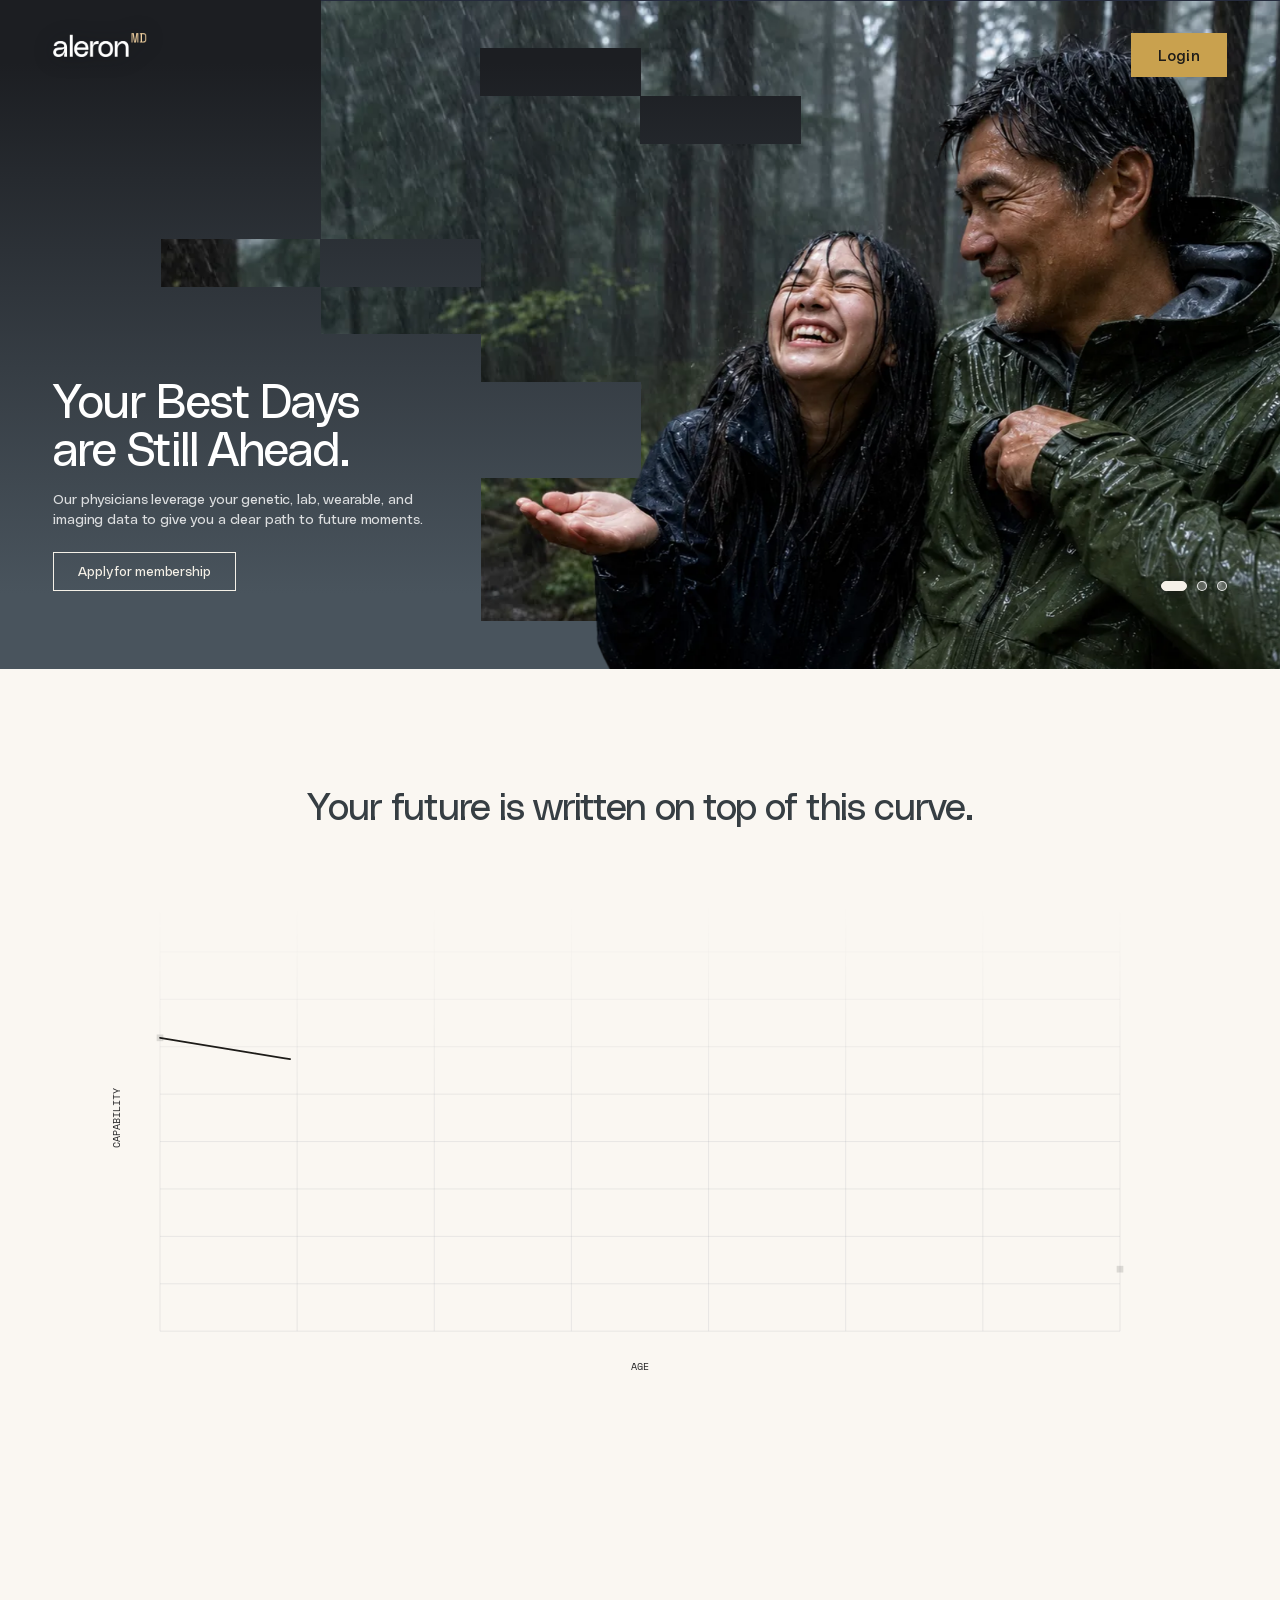
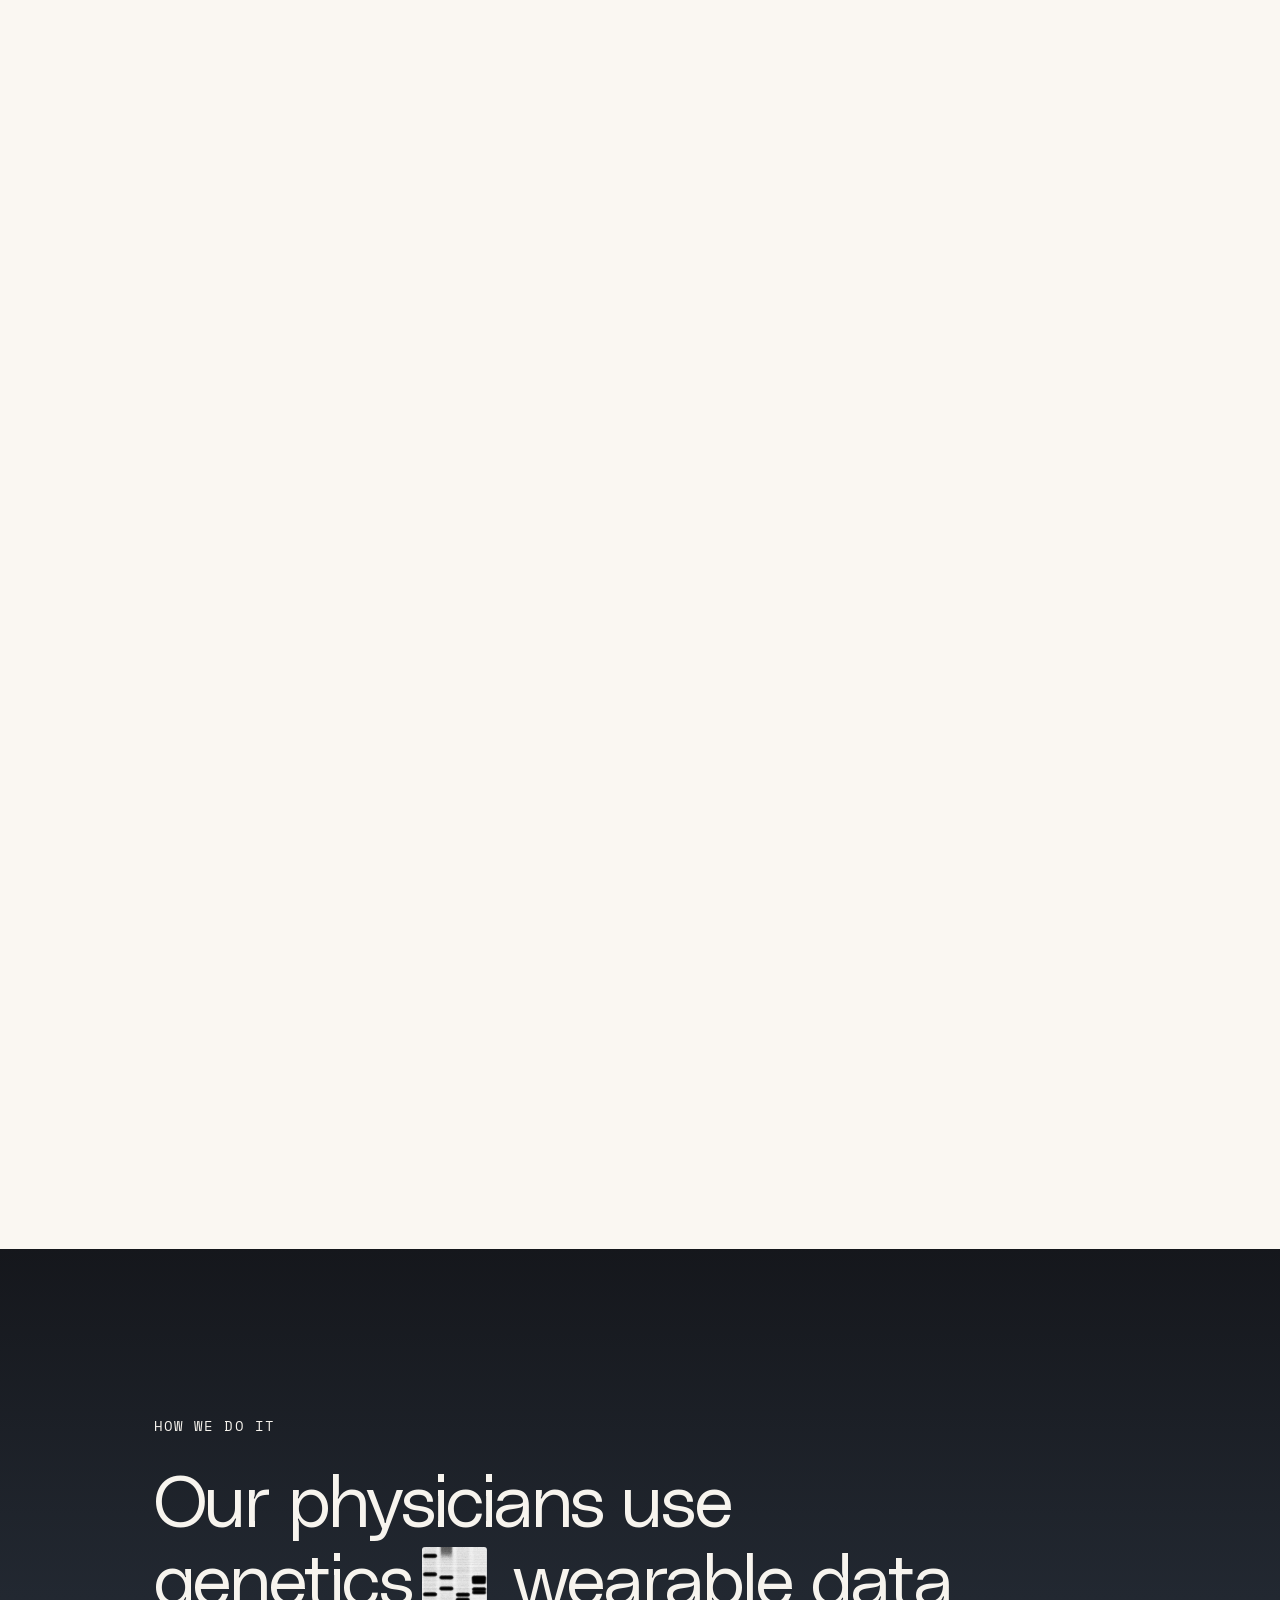
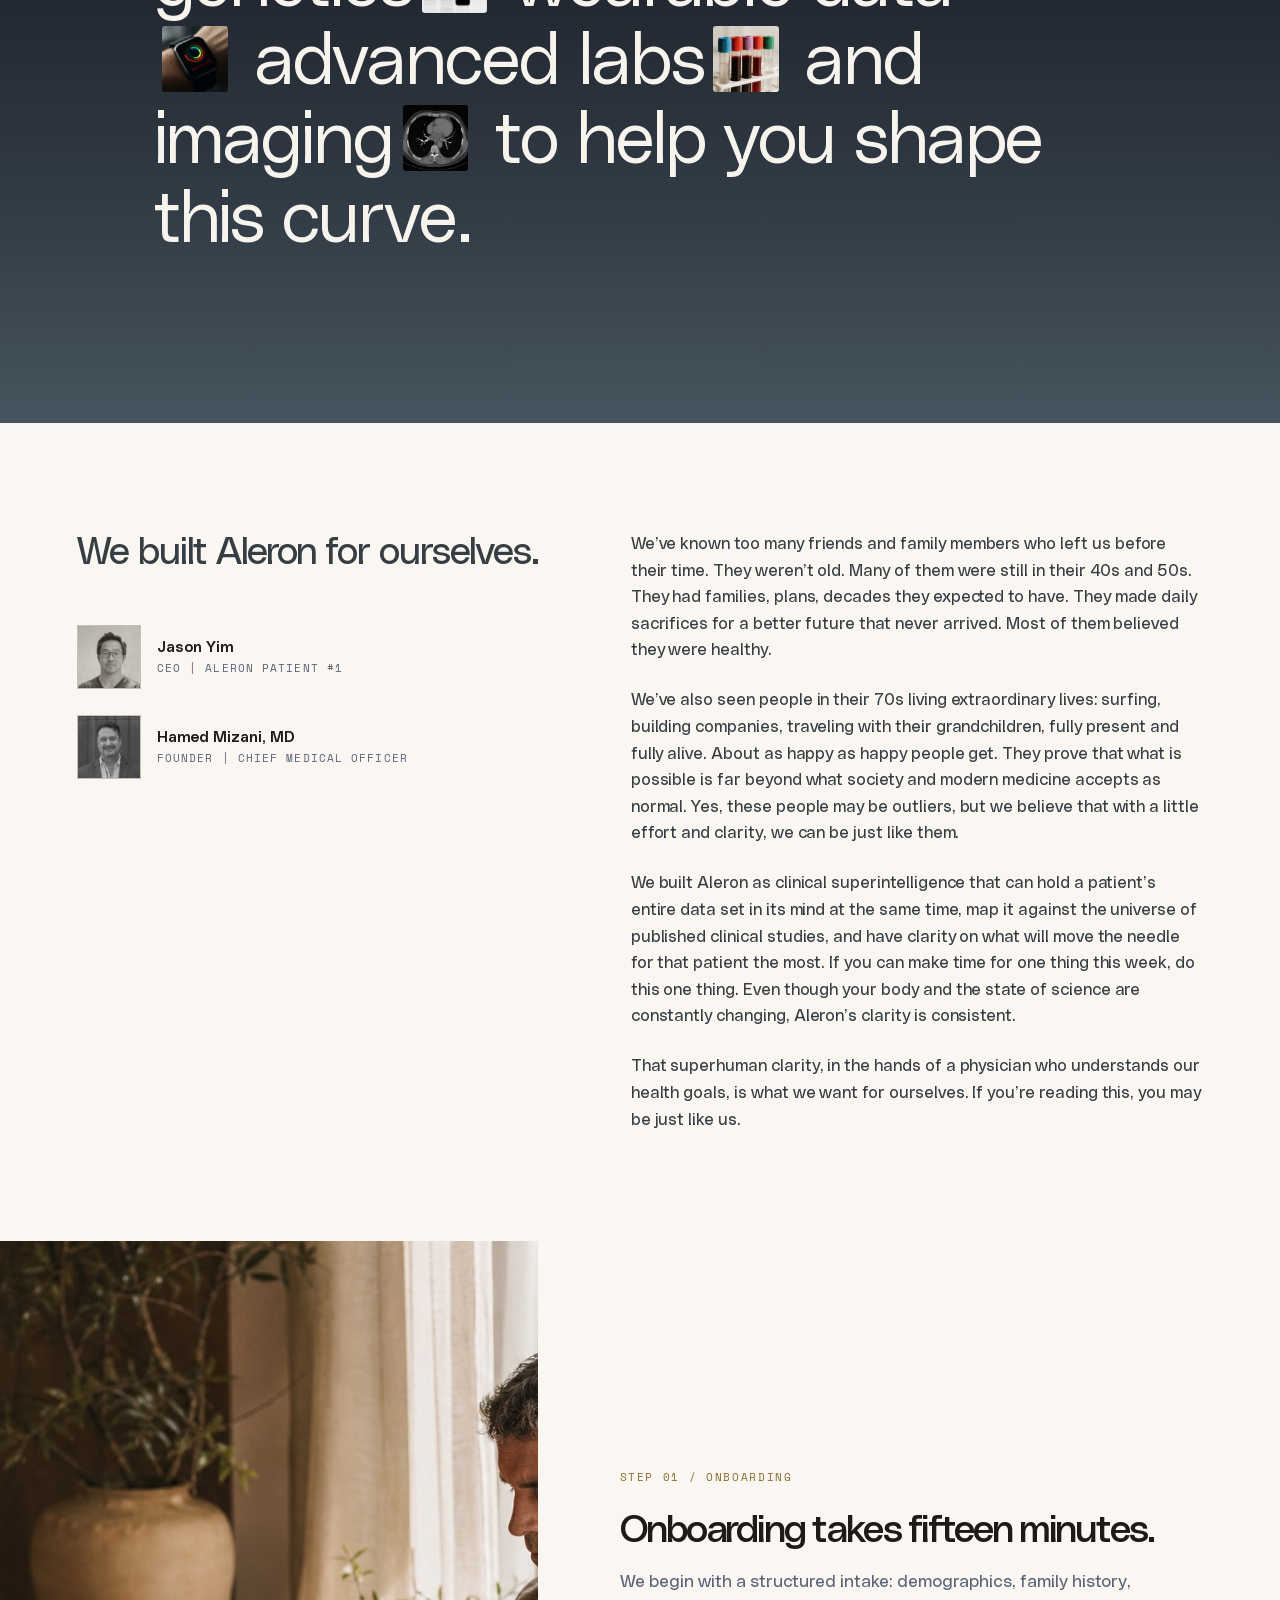
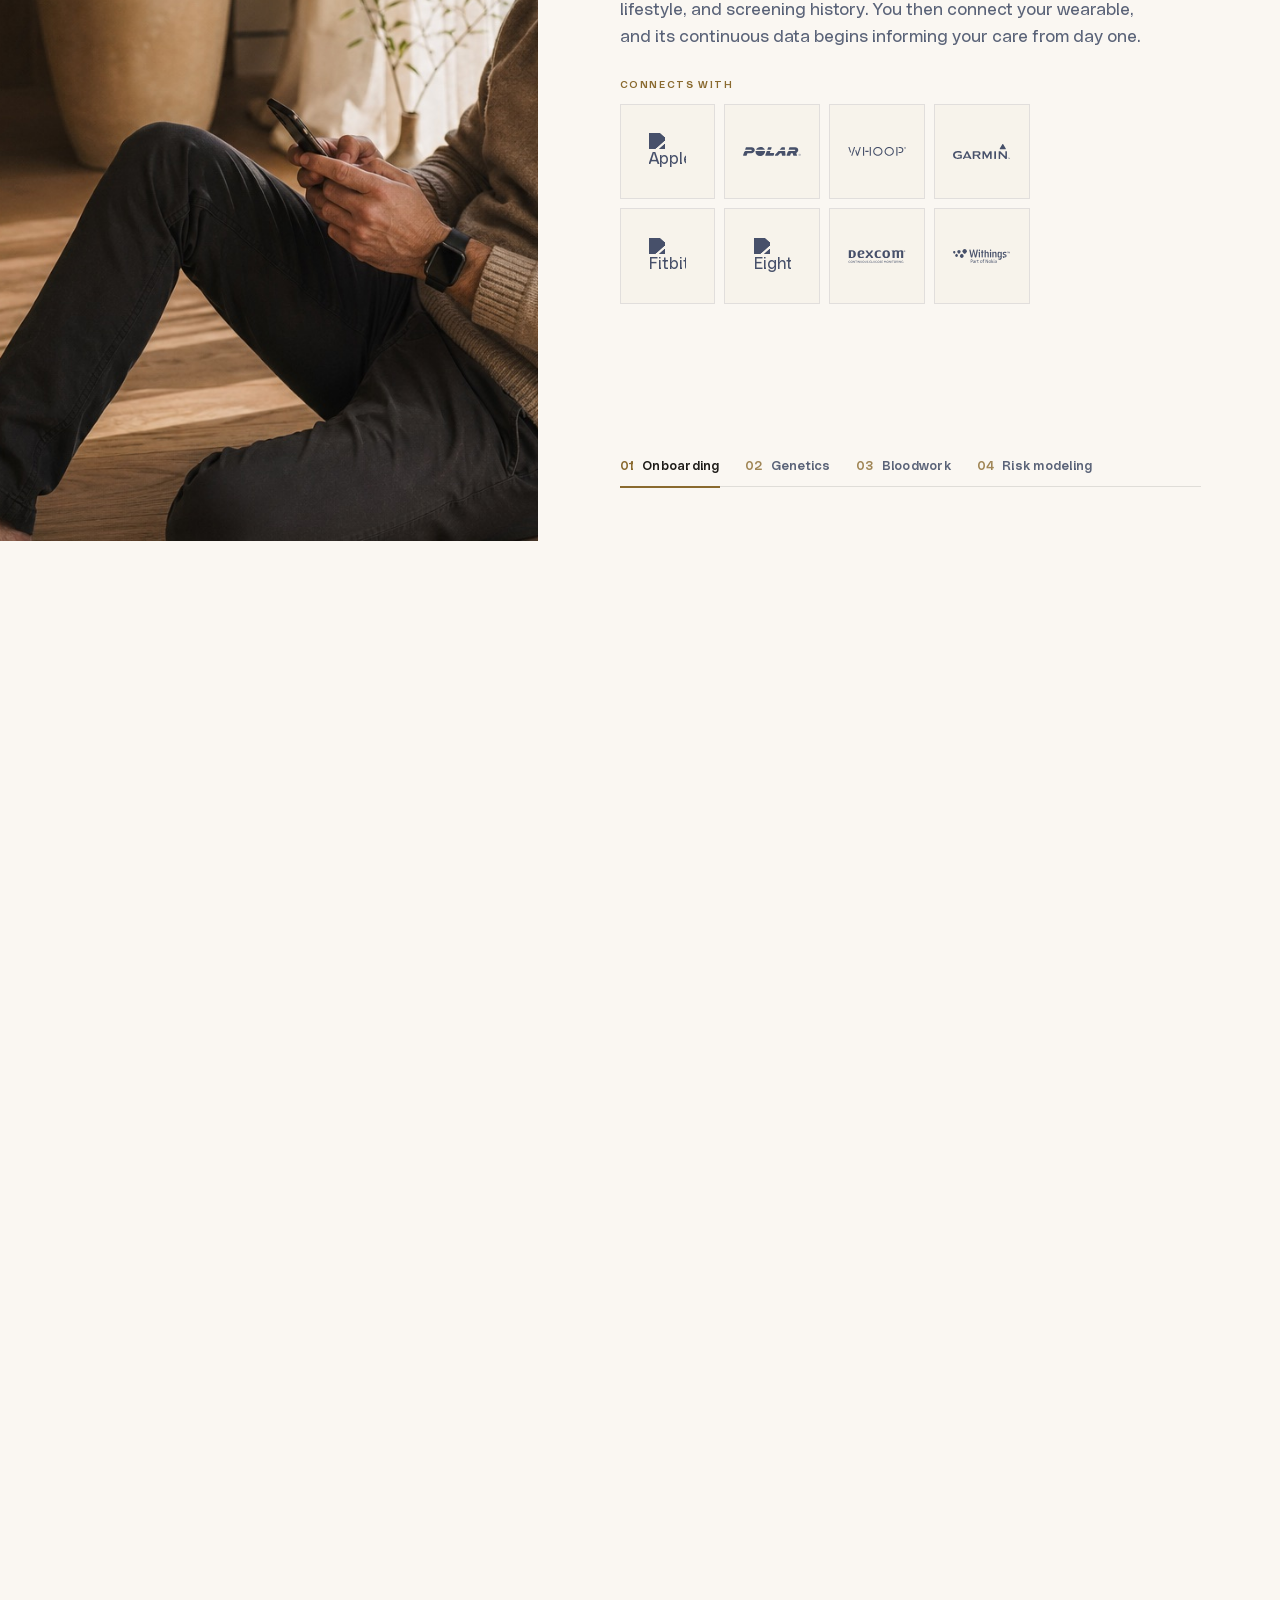
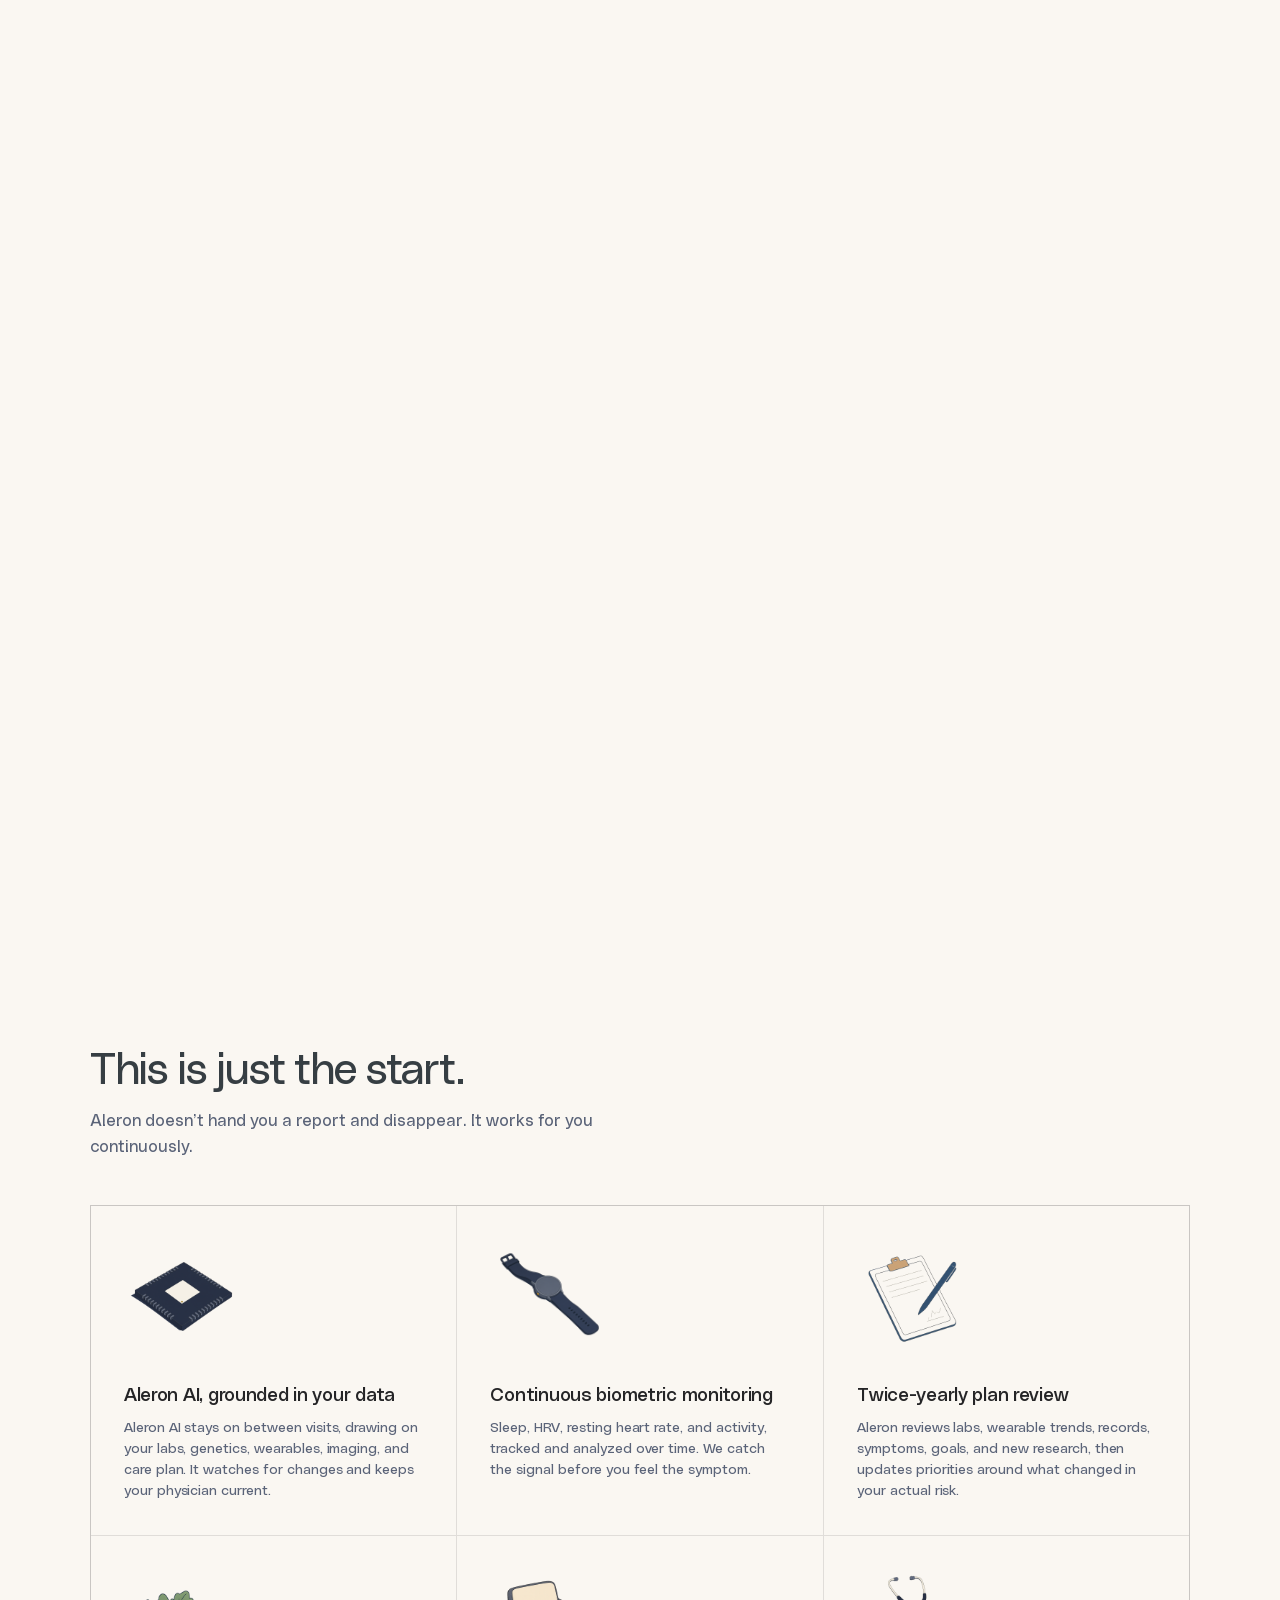
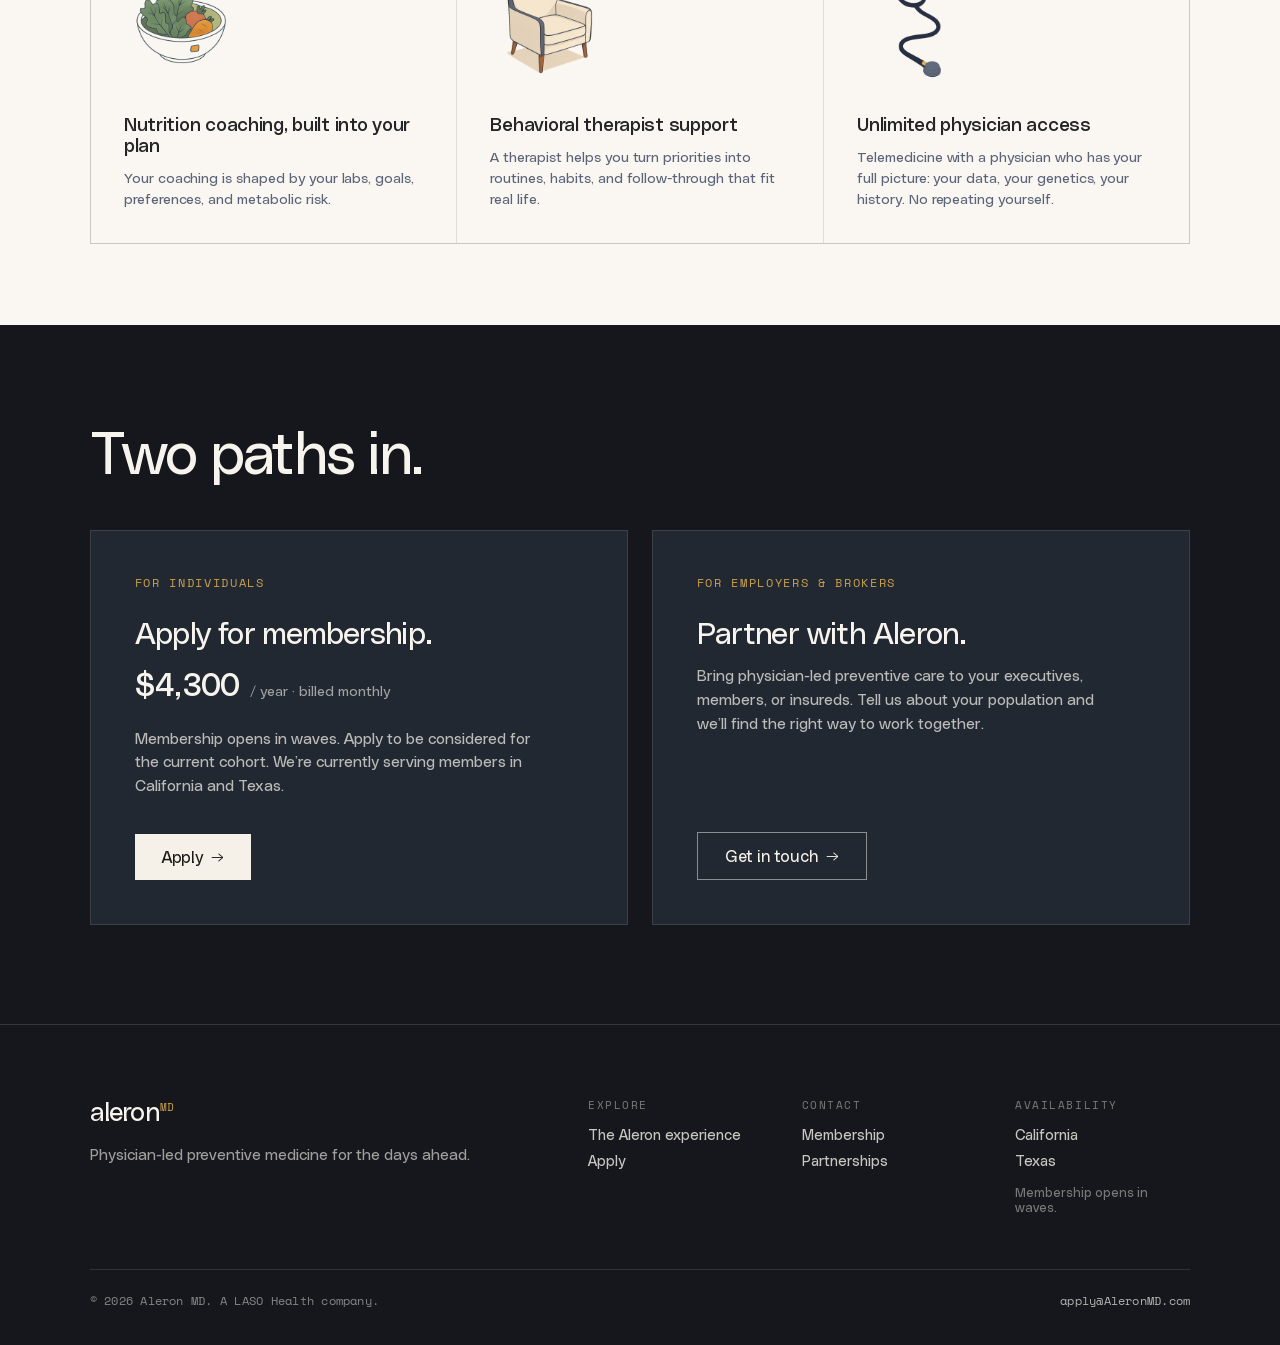
==== index.html @ a7aa6f43 "Fix head metadata for production homepage - Correct stale <title> ("Pitch Deck" -> landing-page titl" ====
<!DOCTYPE html>
<html lang="en">
<head>
<meta charset="UTF-8">
<meta name="viewport" content="width=device-width, initial-scale=1.0">
<title>Aleron MD | Physician-led preventive medicine for the days ahead</title>
<meta name="description" content="Aleron MD is a physician-led preventive medicine practice that reads your genetics, labs, wearables, and imaging together to add healthy, capable years to your life.">
<meta name="theme-color" content="#1D1B18">
<meta property="og:type" content="website">
<meta property="og:site_name" content="Aleron MD">
<meta property="og:title" content="Aleron MD | Physician-led preventive medicine for the days ahead">
<meta property="og:description" content="Your genetics, labs, wearables, and imaging, read together by physicians to add healthy, capable years.">
<meta name="twitter:title" content="Aleron MD | Physician-led preventive medicine for the days ahead">
<meta name="twitter:description" content="Your genetics, labs, wearables, and imaging, read together by physicians to add healthy, capable years.">
<!-- TODO (deploy): once the production domain is set, add <link rel="canonical">, <meta property="og:image"> with an absolute URL, and <meta name="twitter:card" content="summary_large_image"> -->
<link rel="icon" type="image/svg+xml" href="assets/favicon.svg?v=aleron-a-fade-20260602">
<link rel="icon" type="image/png" sizes="32x32" href="assets/favicon-32.png?v=aleron-a-fade-20260602">
<link rel="icon" type="image/png" sizes="16x16" href="assets/favicon-16.png?v=aleron-a-fade-20260602">
<link rel="apple-touch-icon" sizes="180x180" href="assets/apple-touch-icon.png?v=aleron-a-fade-20260602">
<link rel="shortcut icon" href="assets/favicon.ico?v=aleron-a-fade-20260602">
<link href="https://fonts.googleapis.com/css2?family=Caveat:wght@500;600&family=Hanken+Grotesk:wght@300;400;500;600;700&family=Space+Mono:wght@400;700&display=swap" rel="stylesheet">
<style>
  /* PolySans — the brand voice (variable: Slim→Bulky). Matches Figma's "PolySans Neutral" at weight 400. */
  @font-face {
    font-family: 'PolySans';
    src: url('assets/fonts/PolySansVF.woff2') format('woff2');
    font-weight: 200 800;
    font-style: normal;
    font-display: swap;
  }
  :root {
    /* the system, per the brand guide: tokens first, faces undecided upgrade via --voice */
    --voice: 'PolySans', 'Hanken Grotesk', -apple-system, sans-serif;
    --audit: 'Space Mono', ui-monospace, Menlo, monospace;
    --paper: #FAF7F2;
    --sys-ink: #1D1B18;
    --indigo: #252B3D;
    --plum: #3A3450;
    /* Dark grounds — brand canon (deck "graphic" section): the dawn fade was RETIRED and replaced
       by the GUNMETAL ramp — "graphite above, steel below, the airframe and the panel, not a sky."
       Graphite is the deep dark ground; the ramp is reserved for signature panels; gold is the only
       accent. No plum, no warm wash. */
    --gunmetal: linear-gradient(180deg, #15171C 0%, #222831 45%, #333E48 75%, #46555F 100%);
    --graphite: #15171C;
    --steel: #46555F;
    --gold: #C9A14E;
    --lit-gold: #EACB7F;
    --text-gold: #8A6A2F;
    --ember: #A4452C;
    --slate: #5A6378;
    --sys-cream: #F5F1E8;
    --fade: linear-gradient(180deg, #252B3D 0%, #3A3450 35%, #8A5A4A 65%, #C9A14E 88%, #EACB7F 100%);
    --page-bg: var(--paper);
    --hero-base: var(--indigo);
    --cream: var(--sys-cream);
    --ink: var(--sys-ink);
    --white: #ffffff;
    --rust: var(--text-gold);
    --navy: var(--indigo);
    --gold-line: rgba(201, 161, 78, 0.25);
    --ease-out-premium: cubic-bezier(.22, .72, .18, 1);
    --ease-soft: cubic-bezier(.16, .82, .18, 1);
    --teal: var(--rust);
    --mint: var(--cream);
    --accent: var(--rust);
    --bg: var(--page-bg);
    --bg-warm: var(--cream);
    --bg-cool: #F5F1E8;
    --text: var(--ink);
    --text-muted: #6F6A61;
    --card: rgba(255, 254, 251, 0.88);
    --card-solid: var(--page-bg);
    --border: rgba(36, 36, 38, 0.12);
    --border-strong: rgba(36, 36, 38, 0.18);
    --shadow-sm: 0 10px 30px rgba(16, 20, 32, 0.05);
    --shadow-lg: 0 28px 70px rgba(16, 20, 32, 0.07);
    --ce-atmo-blue: rgba(201, 161, 78, 0.10);
    --deck-light-bg: #FAF7F2;
    --radius: 0;
    --radius-sm: 0;
  }
  * { margin: 0; padding: 0; box-sizing: border-box; }
  body {
    font-family: var(--voice);
    background: var(--deck-light-bg);
    color: var(--text);
    -webkit-font-smoothing: antialiased;
    -moz-osx-font-smoothing: grayscale;
  }

  /* SLIDE LAYOUT */
  .slide {
    min-height: 100vh;
    display: flex;
    flex-direction: column;
    justify-content: center;
    align-items: center;
    padding: 60px 80px;
    overflow: hidden;
  }

  .slide-headline {
    font-family: var(--voice);
    font-size: 48px;
    font-weight: 500;
    color: var(--navy);
    text-align: center;
    letter-spacing: -0.045em;
    line-height: 1.08;
    margin-bottom: 48px;
    max-width: 900px;
  }
  .slide-headline span { color: var(--accent); }

  .charts-row {
    display: grid;
    grid-template-columns: 1fr;
    gap: 40px;
    width: 100%;
    max-width: 1200px;
  }

  .chart-card {
    background: var(--card);
    border-radius:0;
    padding: 32px;
    border: 1px solid var(--border);
    box-shadow: var(--shadow-sm);
  }

  .chart-label {
    font-family: var(--voice);
    font-size: 20px;
    font-weight: 700;
    letter-spacing: -0.02em;
    color: var(--navy);
    margin-bottom: 6px;
  }

  .chart-desc {
    font-size: 14px;
    color: var(--text-muted);
    line-height: 1.5;
    margin-bottom: 20px;
  }

  .chart-card canvas {
    width: 100%;
  }

  .chart-legend {
    display: flex;
    gap: 20px;
    margin-top: 16px;
    justify-content: center;
  }
  .chart-legend-item {
    display: flex;
    align-items: center;
    gap: 8px;
  }
  .chart-legend-line {
    width: 28px;
    height: 3.5px;
    border-radius:0;
  }
  .chart-legend-label {
    font-size: 13px;
    font-weight: 600;
    color: var(--text-muted);
  }

  /* Slide number — per slide, not fixed */
  .slide-num {
    position: absolute;
    bottom: 24px;
    right: 32px;
    font-family: var(--audit);
    font-size: 11px;
    font-weight: 400;
    color: #5A6378;
    letter-spacing: 0.08em;
  }
  .slide { position: relative; }

  /* the lockup, codified: PolySans Neutral 400 via --voice; tag Space Mono 44.4% */
  .lockup { font-family: var(--voice); font-weight: 400; letter-spacing: -0.0275em; line-height: 1.06; display: inline-flex; align-items: flex-start; }
  .lockup .tag { font-family: var(--audit); font-weight: 400; font-size: 44.4%; letter-spacing: 0; margin-top: 0.19em; margin-left: 0.07em; line-height: 1; }
  .lockup .tag.grad { background: linear-gradient(180deg, #C5A26E, #A18333); -webkit-background-clip: text; background-clip: text; color: transparent; }
  .slide-brand .lockup { font-size: 30px; color: #232325; }
  .slide-brand[data-logo-tone="light"] .lockup { color: #F5F1E8; }

  /* Fixed brand mark. No contrast box: the mark itself changes color by section. */
  .slide-brand {
    position: fixed;
    top: 24px;
    left: 32px;
    z-index: 10;
    display: flex;
    align-items: center;
    height: 48px;
    padding: 0;
    background: transparent;
    border: 0;
    pointer-events: none;
    transition: opacity 180ms var(--ease-soft);
  }
  .slide-brand img {
    display: block;
    width: 132px;
    height: auto;
    transition: filter 220ms var(--ease-soft), opacity 180ms var(--ease-soft);
  }
  .slide-brand[data-logo-tone="light"] img {
    filter: brightness(0) invert(1) drop-shadow(0 1px 10px rgba(10, 13, 20, 0.35));
  }
  .slide-brand[data-logo-tone="dark"] img {
    filter: brightness(0) saturate(100%) invert(29%) sepia(12%) saturate(1122%) hue-rotate(187deg) brightness(92%) contrast(88%) drop-shadow(0 1px 8px rgba(10, 13, 20, 0.10));
  }
  .slide-brand[data-logo-placement="hidden"] {
    opacity: 0;
  }

  /* Aleron deck square-geometry enforcement */
  .chart-card,
  table,
  th,
  td,
  span,
  div { border-radius: 0 !important; }




  /* the plot, restyled per the brand guide (07): system colors, instrument type */
  .source-qol-slide { padding: 54px 64px; justify-content: center; align-items: center; background: #FAF7F2 !important; }
  .qol-source-title { font-family: var(--voice); font-size: clamp(26px, 2.6vw, 38px); font-weight: 650; letter-spacing: -0.015em; color: #1D1B18; text-align: center; margin-bottom: 28px; max-width: 30ch; }
  .qol-source-tool { width: 100%; max-width: 1150px; }
  .qol .chart-wrap { width: 100%; position: relative; background: #FAF7F2; border: 1px solid rgba(29,27,24,0.12); padding: 12px 28px 10px 18px; overflow: hidden; }
  .qol .chart-grid { display: grid; grid-template-columns: minmax(0, 1fr) 250px; gap: 18px; align-items: center; }
  .qol .chart-scroll { overflow-x: auto; }
  .qol #chart { display: block; width: 100%; min-width: 0; height: auto; }
  .qol .legend { display: flex; flex-direction: column; gap: 10px; width: 250px; padding: 4px 0 0 18px; border-left: 1px solid rgba(29,27,24,0.06); }
  .qol .legend-toggle { display: inline-grid; grid-template-columns: auto 1fr; grid-template-rows: auto auto; column-gap: 10px; row-gap: 2px; align-items: center; width: 100%; background: transparent; border: none; padding: 6px 0; font-size: 14px; color: #1D1B18; font-family: var(--voice); cursor: pointer; user-select: none; line-height: 1.2; text-align: left; }
  .qol .legend-toggle .track { grid-row: 1 / span 2; align-self: center; position: relative; width: 32px; height: 18px; background: rgba(29,27,24,0.12); border-radius: 999px; transition: background 140ms ease; }
  .qol .legend-toggle .track::after { content: ''; position: absolute; top: 2px; left: 2px; width: 14px; height: 14px; background: rgba(29,27,24,0.38); border-radius: 50%; transition: transform 140ms ease, background 140ms ease; }
  .qol .legend-toggle[data-active="true"] .track::after { transform: translateX(14px); background: var(--swatch, #C9A14E); }
  .qol .legend-toggle[data-active="true"] .track { background: rgba(201,161,78,0.3); }
  .qol .legend-toggle .label { grid-column: 2; grid-row: 1; font-weight: 600; }
  .qol .legend-toggle .pct { font-family: var(--audit); grid-column: 2; grid-row: 2; font-variant-numeric: tabular-nums; font-size: 15px; font-weight: 400; color: #1D1B18; }
  .qol .legend-toggle[data-active="false"] .label, .qol .legend-toggle[data-active="false"] .pct { color: #5A6378; opacity: 0.72; }
  .qol .legend-refs { display: flex; flex-direction: column; align-items: flex-start; gap: 8px; margin-top: 10px; padding-top: 12px; border-top: 1px solid rgba(29,27,24,0.06); }
  .qol .legend-ref { display: inline-flex; align-items: center; gap: 10px; padding: 4px 0; font-size: 11px; color: #5A6378; font-family: var(--audit); letter-spacing: 0.02em; }
  .qol .legend-ref .dash { display: inline-block; width: 32px; height: 0; border-top: 1.5px dashed rgba(29,27,24,0.45); }
  .qol .legend-ref .swatch { display: inline-block; width: 32px; height: 12px; background: rgba(110,110,115,0.5); }
  .qol .controls { display: grid; grid-template-columns: 1fr 1fr 1fr; gap: 14px; margin-top: 14px; }
  .qol .ctl { background: #F5F1E8; border: 1px solid rgba(29,27,24,0.06); padding: 14px 18px 12px; }
  .qol .ctl-name { font-family: var(--voice); font-size: 13px; font-weight: 600; color: #1D1B18; }
  .qol .ctl-head { display: flex; justify-content: space-between; align-items: baseline; margin-bottom: 10px; }
  .qol input[type=range] { width: 100%; -webkit-appearance: none; appearance: none; height: 3px; background: rgba(29,27,24,0.14); outline: none; margin: 6px 0 4px; }
  .qol input[type=range]::-webkit-slider-thumb { -webkit-appearance: none; width: 20px; height: 20px; border-radius: 50%; background: #FAF7F2; cursor: pointer; border: 2.5px solid #1D1B18; box-shadow: 0 1px 4px rgba(29,27,24,0.16); }
  .qol input[type=range]::-moz-range-thumb { width: 20px; height: 20px; border-radius: 50%; background: #FAF7F2; cursor: pointer; border: 2.5px solid #1D1B18; }
  .qol .ctl-marks { font-family: var(--audit); display: flex; justify-content: space-between; color: #5A6378; font-size: 11px; letter-spacing: 0.04em; text-transform: uppercase; margin-top: 7px; }
  .qol .ax-tick { stroke: rgba(29,27,24,0.22); }
  .qol .ax-label { fill: #5A6378; font-size: 12px; font-family: var(--audit); }
  .qol .ref-curve { fill: none; stroke: rgba(29,27,24,0.38); stroke-width: 1.4; stroke-dasharray: 6 5; opacity: 0.72; }
  .qol .patient-curve { fill: none; stroke: #C9A14E; stroke-width: 2.4; stroke-dasharray: 9 5; opacity: 0.95; }
  .qol .patient-marker { fill: #C9A14E; stroke: #FAF7F2; stroke-width: 2; }
  .qol .patient-label { fill: #1D1B18; font-size: 13px; font-family: var(--audit); font-weight: 600; }
  /* OPENING HERO - two-person layered carousel with scroll parallax */
  .opening-hero-scroll {
    position: relative;
    width: 100vw;
    background: var(--hero-base);
    overflow: hidden;
  }
  .opening-hero {
    position: relative;
    width: 100vw;
    aspect-ratio: 1728 / 903;
    height: min(calc(100vw * 903 / 1728), 100svh);
    overflow: hidden;
    background: var(--hero-base);
    isolation: isolate;
    --hero-floating-block-shift: 0px;
  }
  .opening-hero-slide {
    position: absolute;
    inset: 0;
    z-index: 1;
    visibility: hidden;
    pointer-events: none;
    --slide-image-shift: 112vw;
    --slide-float-shift: 230vw;
  }
  .opening-hero-slide.is-active {
    z-index: 3;
    visibility: visible;
    --slide-image-shift: 0px;
    --slide-float-shift: 0px;
  }
  .opening-hero-slide.is-exiting {
    z-index: 2;
    visibility: visible;
    --slide-image-shift: -58vw;
    --slide-float-shift: -170vw;
  }
  .opening-hero-layer {
    position: absolute;
    inset: 0;
    width: 100%;
    height: 100%;
    display: block;
    object-fit: fill;
    pointer-events: none;
    user-select: none;
    will-change: transform;
  }
  .opening-hero-layer.bg {
    z-index: 1;
    transform: translate3d(var(--slide-image-shift), 0, 0);
    transition: transform 780ms var(--ease-out-premium);
  }
  .opening-hero-layer.mid {
    z-index: 2;
    transform: translate3d(calc(var(--slide-float-shift) + var(--hero-floating-block-shift, 0px)), 0, 0);
    transition: transform 980ms var(--ease-soft);
  }
  .opening-hero-layer.subject {
    z-index: 3;
    transform: translate3d(var(--slide-image-shift), 0, 0);
    transition: transform 780ms var(--ease-out-premium);
  }
  .opening-hero-layer.anchor {
    z-index: 4;
    transform: none;
  }
  /* Hero_3 (Figma 2124:17) image planes — boxes replicate the Figma node positions so the
     cut-out couple aligns exactly over the background scene. */
  .opening-hero-layer.bg .hero3-bg {
    position: absolute; inset: auto;
    left: 8.27%; top: 0.11%; width: 93.58%; height: 119.16%;
    object-fit: cover; object-position: center top;
  }
  .opening-hero-layer.subject.hero3-subject {
    inset: auto;
    left: 8.27%; top: 0.11%; width: 93.58%; height: 119.16%;
    object-fit: cover; object-position: center top;
  }
  /* Carousel slide planes (2121 / 2106): the bg scene and the aligned subject cut-out share
     identical source dimensions, so the SAME box + flip keeps the cut-out registered over its
     background. Boxes replicate each Figma frame's image placement exactly (offset + scale,
     and the horizontal flip on the surfer) rather than a naive object-fit:cover center. */
  .opening-hero-layer.bg .hero-cover { position: absolute; inset: 0; width: 100%; height: 100%; object-fit: cover; object-position: center; }
  .opening-hero-layer.subject.hero-cover { inset: 0; width: 100%; height: 100%; object-fit: cover; object-position: center; }
  /* Slide 1 — surfer (Figma 2121:2150/2264): image scaled 2056x1157 at left:-193 top:-217, flipped X. */
  .opening-hero-slide[data-weave="h2121"] .opening-hero-layer.bg .hero-cover,
  .opening-hero-slide[data-weave="h2121"] .opening-hero-layer.subject.hero-cover {
    inset: auto; left: -11.188%; top: -24.03%; width: 119.188%; height: 128.13%; object-fit: cover; object-position: center;
  }
  .opening-hero-slide[data-weave="h2121"] .opening-hero-layer.bg .hero-cover { transform: scaleX(-1); }
  .opening-hero-slide[data-weave="h2121"] .opening-hero-layer.subject.hero-cover { transform: translate3d(var(--slide-image-shift), 0, 0) scaleX(-1); }
  /* Slide 2 — runner (Figma 2106:391/505): image 1758x1171 at left:12 top:-134, no flip. */
  .opening-hero-slide[data-weave="h2106"] .opening-hero-layer.bg .hero-cover,
  .opening-hero-slide[data-weave="h2106"] .opening-hero-layer.subject.hero-cover {
    inset: auto; left: 0.696%; top: -14.84%; width: 101.91%; height: 129.68%; object-fit: cover; object-position: center bottom;
  }
  .opening-hero-copy { transition: opacity 240ms var(--ease-soft); }
  .opening-hero-copy.is-swapping { opacity: 0; }
  .opening-hero-chrome {
    position: absolute;
    inset: 4.958678% 4.166667%;
    z-index: 5;
    display: flex;
    flex-direction: column;
    justify-content: space-between;
    pointer-events: none;
  }
  .opening-hero-topline {
    display: flex;
    align-items: flex-start;
    justify-content: space-between;
  }
  .opening-hero-logo {
    width: 7.407407%;
    min-width: 94px;
    max-width: 128px;
    height: auto;
    filter: drop-shadow(0 1px 10px rgba(10, 13, 20, 0.45));
  }
  .opening-hero-login {
    pointer-events: auto;
    display: inline-flex;
    align-items: center;
    justify-content: center;
    min-height: 44px;
    padding: 0 26px;
    border: 1px solid var(--gold, #C9A14E);
    color: #1D1B18;
    background: var(--gold, #C9A14E);
    text-decoration: none;
    font-size: 15px;
    font-weight: 500;
    letter-spacing: 0.01em;
    transition: background 180ms var(--ease-soft), transform 180ms var(--ease-soft);
  }
  .opening-hero-login:hover {
    transform: translateY(-1px);
    background: #D8B264;
  }
  .opening-hero-login:focus-visible {
    outline: 2px solid #F5F1E8;
    outline-offset: 4px;
  }
  .opening-hero-copy {
    width: min(37%, 520px);
    color: var(--white);
  }
  .opening-hero-copy h1 {
    margin: 0;
    color: var(--white);
    font-family: var(--voice);
    font-weight: 400;
    font-size: clamp(38px, 3.703704vw, 64px);
    line-height: 1.02;
    letter-spacing: clamp(-1.6px, -0.092593vw, -0.8px);
    text-wrap: balance;
  }
  .opening-hero-copy p {
    width: 94%;
    margin: 16px 0 0;
    color: rgba(255, 255, 255, 0.82);
    font-size: clamp(14px, 1.041667vw, 18px);
    line-height: 1.42;
    letter-spacing: -0.01em;
    text-wrap: balance;
  }
  /* CTA: locked primary action (ink fill, cream text); gold is never a button */
  .opening-hero-cta {
    pointer-events: auto;
    display: inline-block;
    margin-top: 22px;
    padding: 0.85em 1.8em;
    background: transparent;
    color: #F5F1E8;
    border: 1px solid #F5F1E8;
    font-family: var(--voice);
    font-size: clamp(13px, 1.04vw, 16px);
    font-weight: 400;
    letter-spacing: -0.01em;
    text-decoration: none;
    transition: background 180ms var(--ease-soft), color 180ms var(--ease-soft);
  }
  .opening-hero-cta:hover { background: #F5F1E8; color: #1D1B18; }
  .opening-hero-cta:focus-visible { outline: 2px solid #F5F1E8; outline-offset: 4px; }
  .opening-hero-bottom {
    display: flex;
    align-items: flex-end;
    justify-content: space-between;
    gap: 32px;
    margin-bottom: 3.8%;
  }
  .opening-hero-dots {
    display: flex;
    align-items: center;
    justify-content: flex-end;
    gap: 10px;
    min-width: 86px;
    pointer-events: auto;
    filter: drop-shadow(0 1px 6px rgba(10, 13, 20, 0.55));
  }
  .opening-hero-dot {
    width: 10px;
    height: 10px;
    padding: 0;
    border: 1px solid rgba(255,255,255,0.85);
    border-radius: 999px;
    background: rgba(255,255,255,0.30);
    cursor: pointer;
    transition: width 180ms var(--ease-soft), background 180ms var(--ease-soft), border-color 180ms var(--ease-soft);
  }
  .opening-hero-dot.is-active {
    width: 26px;
    background: #F5F1E8;
    border-color: #F5F1E8;
  }
  .opening-hero-dot:focus-visible {
    outline: 2px solid #F5F1E8;
    outline-offset: 4px;
  }
  .slide-brand.hero-hidden {
    opacity: 0;
    pointer-events: none;
  }
  @media (max-width: 900px) {
    .opening-hero {
      height: calc(100vw * 903 / 1728);
      min-height: 0;
      aspect-ratio: 1728 / 903;
    }
    .opening-hero-chrome { inset: 28px; }
    .opening-hero-logo { width: 120px; }
    .opening-hero-bottom { align-items: flex-start; flex-direction: column; margin-bottom: 64px; gap: 22px; }
    .opening-hero-copy { width: min(86%, 520px); }
    .opening-hero-dots { justify-content: flex-start; }
  }

  /* HOW WE DO IT: dark slate slide, big PolySans Slim headline with inline photo-chips after each data source (Ola 2106:368) */
  .howwedoit {
    background: var(--gunmetal);
    color: #F7F4EE;
    padding: clamp(56px,8vh,96px) clamp(28px,12vw,214px);
    min-height: 86vh;
    box-sizing: border-box;
    display: flex;
    flex-direction: column;
    justify-content: center;
    overflow: hidden;
  }
  .howwedoit .hw-label {
    font-family: var(--audit);
    font-size: 14px;
    letter-spacing: .08em;
    color: #F7F4EE;
    margin: 0 0 clamp(18px,3vh,32px);
  }
  .howwedoit .hw-head {
    font-family: var(--voice);
    font-weight: 300;
    font-size: clamp(36px,5.7vw,98px);
    line-height: 1.08;
    letter-spacing: -.015em;
    color: #F7F4EE;
    margin: 0;
    max-width: 1366px;
    text-wrap: pretty;
  }
  .howwedoit .hw-chip {
    display: inline-block;
    width: .9em;
    height: .9em;
    object-fit: cover;
    border-radius: 3px;
    vertical-align: -.1em;
    margin: 0 .12em;
    background: #11141a;
  }
  @media (max-width: 760px) {
    .howwedoit { padding: clamp(56px,8vh,96px) 28px; min-height: auto; }
    .howwedoit .hw-chip { width: .82em; height: .82em; }
  }


/* Copied support primitives for the Aleron Experience section */
.exp-section {
  /* Remapped to the brand palette — these were an off-brand parallel set ported from the old
     deck (muddy slate-blue / pale lit-gold / brown on an olive-cream that isn't in the palette). */
  --ink: #1D1B18;
  --ink-warm: #1D1B18;
  --paper: #FAF7F2;        /* brand paper (was #EFEAE0, an artifact) */
  --paper-warm: #F5F1E8;   /* brand cream */
  --bone: #F5F1E8;
  --navy-lower: #252B3D;   /* brand indigo (was #414c6a) — stat numbers / emphasis */
  --bronze-lower: #8A6A2F; /* brand text-gold, readable on cream (was pale #EACB7F) */
  --rust-lower: #8A6A2F;   /* brand text-gold (was muddy brown #6E3D1C) — eyebrows / kicker */
  --text: #1D1B18;
  --text-muted: #5A6378;   /* brand slate (was #6F6A61) — matches body copy elsewhere */
  --max: 1320px;
  --gutter: clamp(36px, 5vw, 72px);
  --ease: cubic-bezier(.2, .7, .2, 1);
}
.exp-section .container { width: 100%; max-width: none; margin: 0; padding: 0; position: relative; }
.exp-section .display { font-family: var(--voice); font-weight: 500; letter-spacing: -0.028em; line-height: 1.0; }
.exp-section .h2 { font-size: clamp(42px, 6.8vw, 88px); }
.exp-section .lede { font-family: var(--voice); font-weight: 400; font-size: clamp(19px, 1.6vw, 22px); line-height: 1.5; color: var(--text-muted); max-width: 56ch; }
.exp-section .fade-in { opacity: 1; transform: none; }

/* ============ EXPERIENCE SECTION (04) — lowercase-a full-screen editorial split ============ */
.exp-section {
  background: var(--paper);
  color: var(--ink);
  /* Tall scroll track: the stage pins and the four steps advance as you scroll through it,
     so the section can't be skipped past. The rail slides continuously; scrolling stops snap
     to the nearest step. ~75vh of scroll between steps. */
  height: 325vh;
  padding: 0;
  display: block;
  position: relative;
}
.exp-section .container { position: sticky; top: 0; height: 100vh; overflow: hidden; }

.exp-stage {
  margin-top: 0;
  background: transparent;
  color: var(--ink);
  border: 0;
  border-radius: 0 !important;
  padding: 0;
  box-shadow: none;
  position: relative;
  overflow: hidden;
  height: 100vh;
  min-height: 100vh;
}
/* Horizontal filmstrip: each step is a full-width panel; the rail slides sideways with scroll
   so the visuals share one moving seam (no cross-fade). JS sets translateX from scroll progress. */
.exp-rail { display: flex; height: 100%; width: 100%; will-change: transform; transition: transform 0.55s cubic-bezier(.4,0,.2,1); }
.exp-panel {
  flex: 0 0 100%; width: 100%; height: 100%;
  display: grid; grid-template-columns: minmax(0,42vw) minmax(0,58vw); align-items: stretch;
}
/* No native scroll-snap (mandatory snap trapped you in the section — a "gravity well"). Instead
   the DISPLAY is discrete: the rail + indicator always show the nearest step, with a smooth slide,
   while the page scroll stays completely free to enter and leave. */
.exp-stage-step {
  display: none;
}
.exp-pane-step {
  display: block;
  font-family: var(--audit);
  font-weight: 500;
  font-size: 11px;
  color: var(--rust-lower);
  letter-spacing: 0.15em;
  text-transform: uppercase;
  margin-bottom: 24px;
}

.exp-visual {
  position: relative;
  display: flex; align-items: stretch; justify-content: stretch;
  min-height: 0;
  height: 100%;
}
.exp-visual .exp-frame {
  position: absolute; inset: 0;
  display: flex; align-items: stretch; justify-content: stretch;
  opacity: 1; pointer-events: auto;
}
.exp-visual img {
  width: 100%; max-width: none; height: 100%; object-fit: cover;
  display: block; border-radius: 0 !important; box-shadow: none;
}
.exp-frame-split { display: flex; flex-direction: column; gap: 0; }
.exp-split-half {
  position: relative; flex: 1 1 50%; min-height: 0; width: 100%; overflow: hidden;
}
.exp-split-half + .exp-split-half { border-top: 2px solid rgba(245,241,232,0.92); }
.exp-split-half img { width: 100%; height: 100%; object-fit: cover; display: block; }
.exp-split-tag {
  position: absolute; left: 14px; top: 14px;
  font-family: var(--audit); font-size: 10px; font-weight: 600;
  letter-spacing: 0.14em; text-transform: uppercase; color: #fff;
  background: rgba(26,26,26,0.62); backdrop-filter: blur(4px);
  padding: 7px 11px; border-radius: 0;
}

.exp-copy { position: relative; min-height: 100vh; padding: 0; }
.exp-pane {
  position: absolute; inset: 0;
  display: flex;
  flex-direction: column;
  justify-content: center;
  opacity: 1; pointer-events: auto;
  padding: clamp(124px, 15vh, 154px) clamp(64px, 6.2vw, 92px) clamp(132px, 16vh, 154px) clamp(68px, 6.4vw, 92px);
}
.exp-copy h3 {
  font-family: var(--voice); font-weight: 500;
  font-size: clamp(30px, 3vw, 44px); line-height: 1.02;
  margin: 0 0 20px; max-width: none; letter-spacing: -0.045em;
  color: var(--ink);
  white-space: nowrap;
}
.exp-copy h3 em { font: inherit; color: inherit; }
.exp-copy p { font-size: 17px; line-height: 1.62; color: var(--text-muted); margin: 0 0 28px; max-width: 48ch; }
.exp-integ-label {
  font-size: 10px; letter-spacing: 0.16em; text-transform: uppercase;
  color: var(--rust-lower); font-weight: 600; margin-top: 0; margin-bottom: 14px;
}
.exp-stat-row { display: grid; grid-template-columns: repeat(2,1fr); gap: 22px; margin-top: 2px; max-width: 480px; }
.exp-stat { border-top: 1px solid rgba(65,76,106,0.26); padding-top: 18px; min-height: 86px; }
.exp-stat-num { font-family: var(--voice); font-style: normal; font-weight: 600; font-size: 34px; color: var(--navy-lower); line-height: 1; }
.exp-stat-num small { font-size: 16px; opacity: 0.62; }
.exp-stat-lbl { font-size: 11px; letter-spacing: 0.1em; text-transform: uppercase; color: #6F6A61; font-weight: 500; margin-top: 10px; }

.exp-logos { display: grid; grid-template-columns: repeat(4,1fr); gap: 9px; max-width: 410px; }
.exp-provider-logo {
  width: min(224px, 100%);
  min-height: 76px;
  background: rgba(245,241,232,0.68);
  border: 1px solid rgba(65,76,106,0.12);
  display: flex;
  align-items: center;
  justify-content: center;
  padding: 14px 20px;
  margin: 0 0 22px;
}
.exp-provider-logo img {
  display: block;
  max-width: 100%;
  max-height: 44px;
  object-fit: contain;
}
.exp-provider-logo.quest img { max-height: 44px; }
.exp-provider-logo.invitae img { max-height: 38px; }
.exp-marker-list { display: grid; grid-template-columns: repeat(2, minmax(0, 1fr)); gap: 7px; max-width: 640px !important; margin: 0 !important; }
.exp-marker-list .marker-group { border: 1px solid rgba(65,76,106,0.14); background: rgba(245,241,232,0.62); padding: 8px 10px; }
.exp-marker-list .marker-group b { display: block; margin-bottom: 3px; color: var(--navy-lower); font-size: 10.5px; letter-spacing: 0.11em; text-transform: uppercase; font-weight: 650; }
.exp-marker-list .marker-group span { display: block; color: #5f5b54; font-size: 12px; line-height: 1.32; font-weight: 450; }
.exp-marker-list .more { grid-column: 1 / -1; }
.exp-logo-cell {
  background: rgba(245,241,232,0.68);
  border: 1px solid rgba(65,76,106,0.12);
  border-radius: 0 !important;
  aspect-ratio: 1 / 1;
  display: flex; align-items: center; justify-content: center;
  padding: 10px;
  transition: transform 0.25s ease, box-shadow 0.25s ease;
}
.exp-logo-cell:hover { transform: translateY(-2px); box-shadow: 0 12px 24px -16px rgba(65,76,106,0.18); }
.exp-logo-cell img,
.exp-logo-cell svg {
  max-width: 78%;
  max-height: 52%;
  object-fit: contain;
  color: var(--navy-lower);
  filter: brightness(0) saturate(100%) invert(30%) sepia(13%) saturate(1094%) hue-rotate(186deg) brightness(93%) contrast(87%);
}
.exp-logo-cell .icon-square {
  width: 50%;
  height: 50%;
  max-width: 50%;
  max-height: 50%;
}
.exp-logo-cell .logo-wm {
  font-family: var(--voice);
  font-size: 14px;
  color: var(--navy-lower);
  line-height: 1;
  text-transform: none;
  white-space: nowrap;
}

/* Sliding stepper: one shared track line; the bronze indicator slides continuously under the
   labels in lockstep with the rail (JS sets its left/width from scroll progress), so the nav
   mirrors the sideways motion instead of jumping. Labels stay clickable to jump to a step. */
.exp-tabs {
  display: flex;
  gap: clamp(12px, 2vw, 26px);
  margin-top: 0;
  flex-wrap: nowrap;
  justify-content: flex-start;
  align-items: flex-end;
  position: absolute;
  left: calc(42vw + clamp(68px, 6.4vw, 92px));
  right: clamp(64px, 6.2vw, 92px);
  bottom: clamp(42px, 6vh, 68px);
  width: auto;
  border-bottom: 1.5px solid var(--border);
}
.exp-tab {
  appearance: none;
  border: 0;
  background: transparent;
  color: var(--slate);
  padding: 0 0 13px;
  border-radius: 0 !important;
  font-family: var(--voice);
  font-size: 12.5px;
  font-weight: 600;
  letter-spacing: 0.02em;
  cursor: pointer;
  display: flex; align-items: baseline; gap: 8px;
  transition: color 0.25s ease;
}
.exp-tab .num {
  font-family: var(--voice);
  font-style: normal;
  font-weight: 600;
  font-size: 12.5px;
  color: var(--bronze-lower);
  opacity: 0.8;
  transition: opacity 0.25s ease;
}
.exp-tab:hover { color: var(--ink); }
.exp-tab.is-active { color: var(--ink); }
.exp-tab.is-active .num { color: var(--bronze-lower); opacity: 1; }
/* The single sliding indicator riding the track line. */
.exp-tab-ind {
  position: absolute;
  bottom: -1.5px; left: 0; height: 2px; width: 0;
  background: var(--bronze-lower);
  will-change: transform, width;
  transition: transform 0.5s cubic-bezier(.4,0,.2,1), width 0.5s cubic-bezier(.4,0,.2,1);
}

@media (max-width: 900px) {
  .slide-brand[data-logo-placement="hidden"] { opacity: 0; }
  .exp-stage { grid-template-columns: 1fr; padding: 32px 22px; gap: 28px; min-height: auto; border-radius: 20px !important; margin-top: 48px; }
  .exp-stage-step { display: none; }
  .exp-visual { min-height: 240px; }
  .exp-visual img { max-width: 380px; }
  .exp-copy { min-height: 280px; }
  .exp-pane { padding: 0; }
  .exp-copy h3 { font-size: 24px; line-height: 1.2; white-space: normal; }
  .exp-copy p { font-size: 15px; }
  .exp-stat-row { grid-template-columns: 1fr 1fr; gap: 14px; }
  .exp-stat-num { font-size: 26px; }
  .exp-logos { gap: 6px; grid-template-columns: repeat(2,1fr); }
  .exp-logo-cell { height: 48px; padding: 8px; border-radius: 10px !important; }
  .exp-logo-cell .logo-wm { font-size: 12px; }
  .exp-tabs { position: static; left: auto; right: auto; bottom: auto; gap: 6px; margin-top: 24px; justify-content: flex-start; overflow-x: auto; flex-wrap: nowrap; padding-bottom: 8px; -webkit-overflow-scrolling: touch; }
  .exp-tab { padding: 10px 14px; font-size: 12px; flex-shrink: 0; }
  .exp-tab .num { font-size: 14px; }
}

@media (max-width: 600px) {
  .exp-section { padding: 54px 0 48px; }
  .exp-section .h2 { font-size: clamp(36px, 10vw, 48px); }
  .exp-section .lede { font-size: 16px; line-height: 1.55; }
  .exp-stage {
    margin-top: 28px;
    padding: 18px;
    display: block;
    border-radius: 22px !important;
    min-height: 0;
  }
  .exp-stage-step { display: none; }
  .exp-visual { min-height: 0; margin-bottom: 18px; }
  .exp-visual .exp-frame { position: relative; inset: auto; display: none; opacity: 1; }
  .exp-visual .exp-frame.is-active { display: block; }
  .exp-visual img { width: 100%; max-width: none; height: 190px; object-fit: cover; border-radius: 16px !important; }
  .exp-copy { min-height: 0; }
  .exp-pane { position: relative; inset: auto; display: none; opacity: 1; transform: none; }
  .exp-pane.is-active { display: block; }
  .exp-copy h3 { font-size: 25px; line-height: 1.12; }
  .exp-copy p { font-size: 15px; line-height: 1.55; margin-bottom: 16px; }
  .exp-logos { grid-template-columns: repeat(4,1fr); }
  .exp-logo-cell { min-height: 52px; }
  .exp-tabs {
    justify-content: flex-start;
    overflow-x: auto;
    flex-wrap: nowrap;
    gap: 8px;
    margin: 18px -20px 0;
    padding: 0 20px 8px;
    -webkit-overflow-scrolling: touch;
  }
  .exp-tab { min-height: 44px; padding: 10px 15px; font-size: 13px; flex-shrink: 0; }
  .exp-progress { margin-top: 10px; }

  .fade-in,
  .fade-in-stagger > * { opacity: 1 !important; transform: none !important; }
}

/* Approved comparison table style: semantic chips over brand tint. */
.comparison-alt {
  --comp-ink: #243048;
  --comp-muted: #5f6670;
  --comp-yes-bg: #E7F1EA;
  --comp-yes-fg: #1D1B18;
  --comp-partial-bg: #F7E9D2;
  --comp-partial-fg: #8A6A2F;
  --comp-no-bg: #F7E1DD;
  --comp-no-fg: #5A6378;
  padding: 42px 42px !important;
}
.comparison-alt > div:first-child { max-width: 1168px !important; }
.comparison-alt table { box-shadow: 0 10px 36px rgba(36,48,72,0.10) !important; font-size: 14px !important; }
.comparison-alt th { color: rgba(255,255,255,0.78) !important; padding: 18px 14px !important; }
.comparison-alt th:nth-child(2) { background: #C9A14E !important; color: #1D1B18 !important; }
.comparison-alt td { color: var(--comp-ink) !important; padding: 15px 14px !important; }
.comparison-alt span[style*="background"] { padding: 4px 8px !important; font-size: 12px !important; }
.comparison-alt td:first-child {
  color: var(--comp-ink) !important;
  width: 160px !important;
  min-width: 160px !important;
  white-space: nowrap !important;
}
.comparison-alt th:first-child {
  width: 160px !important;
  min-width: 160px !important;
}
.comparison-alt td:nth-child(2) { background: rgba(201,161,78,0.10) !important; }
.comparison-alt span[style*="background:#efeae0"],
.comparison-alt span[style*="background: #efeae0"] {
  background: var(--comp-yes-bg) !important;
  color: var(--comp-yes-fg) !important;
  border: 1px solid rgba(33,86,62,0.30) !important;
}
.comparison-alt span[style*="background:#f2dfd2"],
.comparison-alt span[style*="background: #f2dfd2"] {
  background: var(--comp-partial-bg) !important;
  color: var(--comp-partial-fg) !important;
  border: 1px solid rgba(113,66,15,0.30) !important;
}
.comparison-alt span[style*="background:#f2ddd5"],
.comparison-alt span[style*="background: #f2ddd5"] {
  background: var(--comp-no-bg) !important;
  color: var(--comp-no-fg) !important;
  border: 1px solid rgba(126,47,43,0.30) !important;
}
.comparison-alt span[style*="background:#efeae0"]::before,
.comparison-alt span[style*="background: #efeae0"]::before { content: '✓ '; font-weight: 800; }
.comparison-alt span[style*="background:#f2dfd2"]::before,
.comparison-alt span[style*="background: #f2dfd2"]::before { content: '◐ '; font-weight: 800; }
.comparison-alt span[style*="background:#f2ddd5"]::before,
.comparison-alt span[style*="background: #f2ddd5"]::before { content: '× '; font-weight: 800; }

.comparison-alt.comparison-approved {
  padding: 48px 60px !important;
}
.comparison-alt.comparison-approved > div:first-child {
  max-width: 1060px !important;
}
.comparison-alt.comparison-approved table {
  font-size: 15px !important;
}
.comparison-alt.comparison-approved th {
  padding: 20px 18px !important;
}
.comparison-alt.comparison-approved th:first-child {
  width: 130px !important;
  min-width: 130px !important;
  padding: 20px 20px !important;
}
.comparison-alt.comparison-approved th:nth-child(2) {
  padding: 20px 20px !important;
  min-width: 160px !important;
}
.comparison-alt.comparison-approved td {
  padding: 18px 18px !important;
}
.comparison-alt.comparison-approved td:first-child {
  width: 130px !important;
  min-width: 130px !important;
  padding: 18px 20px !important;
  white-space: normal !important;
}
.comparison-alt.comparison-approved td:nth-child(2) {
  padding: 18px 20px !important;
}
.comparison-alt.comparison-approved span[style*="background"] {
  padding: 4px 12px !important;
}
.comparison-alt.comparison-approved span[style*="background:#efeae0"]::before,
.comparison-alt.comparison-approved span[style*="background: #efeae0"]::before,
.comparison-alt.comparison-approved span[style*="background:#f2dfd2"]::before,
.comparison-alt.comparison-approved span[style*="background: #f2dfd2"]::before,
.comparison-alt.comparison-approved span[style*="background:#f2ddd5"]::before,
.comparison-alt.comparison-approved span[style*="background: #f2ddd5"]::before {
  content: '' !important;
}
/* No-wrap fit pass: widen container, trim padding/font, force single-line cells */
.comparison-alt.comparison-approved > div:first-child { max-width: 1200px !important; }
.comparison-alt.comparison-approved table { font-size: 13.5px !important; }
.comparison-alt.comparison-approved th,
.comparison-alt.comparison-approved td { padding: 15px 11px !important; white-space: nowrap !important; }
.comparison-alt.comparison-approved th:first-child,
.comparison-alt.comparison-approved td:first-child {
  width: 150px !important; min-width: 150px !important; padding: 15px 14px !important; white-space: nowrap !important;
}
.comparison-alt.comparison-approved th:nth-child(2),
.comparison-alt.comparison-approved td:nth-child(2) { padding: 15px 14px !important; }
.comparison-alt.comparison-approved span[style*="background"] { padding: 4px 9px !important; white-space: nowrap !important; }

</style>
</head>
<body>


<!-- OPENING HERO - runner + surfer layered carousel -->
<section class="opening-hero-scroll" data-opening-hero data-logo-tone="light">
  <div class="opening-hero" tabindex="0" aria-label="Aleron MD hero, your best days are still ahead">
    <!-- SLIDE 0 — Hero_3 (Figma 2124:17): first-light couple. -->
    <div class="opening-hero-slide is-active" data-hero-slide="0" data-weave="hero3" aria-hidden="false">
      <!-- BG plane (z1): the full first-light scene; the static velocity-weave mass rides this plane, behind the couple -->
      <div class="opening-hero-layer bg" data-motion-layer="background" data-weave-mass><img class="hero3-bg" src="assets/aleron-hero3/scene.webp?v=hero3c" alt="A couple together outdoors at first light"></div>
      <!-- MID plane (z2): the isolated floating weave accents — these ride the parallax transform -->
      <div class="opening-hero-layer mid" data-motion-layer="parallax-blocks" aria-hidden="true"></div>
      <!-- SUBJECT plane (z3): the couple, cut out, in front of the weave so the faces are never covered -->
      <img class="opening-hero-layer subject hero3-subject" data-motion-layer="subject" src="assets/aleron-hero3/siloed.webp?v=hero3c" alt="">
      <div class="opening-hero-layer anchor" data-motion-layer="anchored" aria-hidden="true"></div>
    </div>
    <!-- SLIDE 1 — Hero (Figma 2121:2149): man rising from the water at first light. Same dark weave gradient,
         this slide's own block composition; the gold cast is the sunrise photo showing through the gaps. -->
    <div class="opening-hero-slide" data-hero-slide="1" data-weave="h2121" aria-hidden="true">
      <div class="opening-hero-layer bg" data-motion-layer="background" data-weave-mass><img class="hero-cover" src="assets/hero-water/scene.jpg?v=hero2" alt="A man rising from the water at first light"></div>
      <div class="opening-hero-layer mid" data-motion-layer="parallax-blocks" aria-hidden="true"></div>
      <img class="opening-hero-layer subject hero-cover" data-motion-layer="subject" src="assets/hero-water/subject.webp?v=hero3" alt="">
      <div class="opening-hero-layer anchor" data-motion-layer="anchored" aria-hidden="true"></div>
    </div>
    <!-- SLIDE 2 — Hero_2 (Figma 2106:390): woman running the coast. NOTE: background is a GettyImages comp —
         must be licensed (or swapped) before launch. -->
    <div class="opening-hero-slide" data-hero-slide="2" data-weave="h2106" aria-hidden="true">
      <div class="opening-hero-layer bg" data-motion-layer="background" data-weave-mass><img class="hero-cover" src="assets/hero-run/scene.jpg?v=hero2" alt="A woman running along the coast at first light"></div>
      <div class="opening-hero-layer mid" data-motion-layer="parallax-blocks" aria-hidden="true"></div>
      <img class="opening-hero-layer subject hero-cover" data-motion-layer="subject" src="assets/hero-run/subject.webp?v=hero3" alt="">
      <div class="opening-hero-layer anchor" data-motion-layer="anchored" aria-hidden="true"></div>
    </div>
    <div class="opening-hero-chrome">
      <div class="opening-hero-topline">
        <img class="opening-hero-logo" src="assets/aleron-logo-white.png?v=aleron-runner-hero-20260601" alt="Aleron MD">
        <a class="opening-hero-login" href="https://yimjason01-blip.github.io/meridian-landing-staging/login.html">Login</a>
      </div>
      <div class="opening-hero-bottom">
        <div class="opening-hero-copy">
          <h1>Your Best Days<br>are Still Ahead.</h1>
          <p>Our physicians leverage your genetic, lab, wearable, and imaging data to give you a clear path to future moments.</p>
          <a class="opening-hero-cta" href="#apply">Apply for membership</a>
        </div>
        <div class="opening-hero-dots" role="tablist" aria-label="Hero slides">
          <button class="opening-hero-dot is-active" type="button" role="tab" aria-selected="true" aria-label="Slide 1"></button>
          <button class="opening-hero-dot" type="button" role="tab" aria-selected="false" aria-label="Slide 2"></button>
          <button class="opening-hero-dot" type="button" role="tab" aria-selected="false" aria-label="Slide 3"></button>
        </div>
      </div>
    </div>
  </div>
</section>

<!-- SLIDE 1 — the curve instrument (scroll-driven). Paper ground (#FAF7F2): the instrument panel — built to be read and understood. Ported from curve-proto.html. -->
<style>
  .curve-instrument .track { height:420vh; position:relative; background:#FAF7F2; }
  /* Ola's "Story" composition: the graph fills the frame, the headline sits ON the faded top of the
     grid (overlay), controls align to the plotted width. The SVG is width-fit + top-aligned, so vw
     units track its scale for the overlaid headline/controls. */
  .curve-instrument .stage { position:sticky; top:0; height:100vh; overflow:hidden; background:#FAF7F2; }
  .curve-instrument svg.plot { position:absolute; top:-2vh; left:0; width:100%; height:68vh; display:block; will-change:transform; }
  .curve-instrument .head { position:absolute; top:6vw; left:50%; transform:translateX(-50%); width:min(76vw,1180px); text-align:center; z-index:2; pointer-events:none; }
  .curve-instrument #cp-title { position:absolute; left:0; right:0; top:0; margin:0; white-space:nowrap; font-family:var(--voice); font-weight:400; letter-spacing:-.025em; line-height:1.05; color:#363E43; font-size:clamp(26px,3vw,46px); }
  .curve-instrument #cp-body { position:absolute; left:50%; transform:translateX(-50%); top:6.4vw; width:min(620px,80vw); font-family:var(--voice); font-weight:400; font-size:clamp(14px,1.05vw,16.5px); line-height:1.55; color:#5A6378; opacity:0; }
  .curve-instrument .bandlabel { font-family:var(--voice); font-size:15px; fill:#5A6378; text-anchor:end; }
  .curve-instrument .ticklabel { font-family:var(--audit); font-size:13px; fill:#5A6378; letter-spacing:.04em; text-anchor:middle; }
  .curve-instrument .axistitle { font-family:var(--audit); font-size:14px; fill:#242426; letter-spacing:0; }
  .curve-instrument .endlab { font-family:var(--audit); font-size:14px; fill:#242426; letter-spacing:0; text-anchor:end; }
  .curve-instrument .nolab { font-family:var(--audit); font-size:11px; fill:#5A6378; letter-spacing:.08em; }
  .curve-instrument .winlab { font-family:var(--audit); font-size:9.5px; fill:#5A6378; letter-spacing:.1em; }
  .curve-instrument .evlab { font-family:var(--audit); font-size:11px; fill:#A4452C; letter-spacing:.08em; }
  /* Controls band beneath the (shortened) graph — each slider lives in its own instrument bezel. */
  .curve-instrument .controls { position:absolute; bottom:16vh; left:14%; right:14%; display:grid; grid-template-columns:1fr 1fr; gap:clamp(24px,3vw,56px); align-items:start; z-index:2; opacity:0; transition:opacity .3s; }
  .curve-instrument .ctl { width:100%; background:#EEE9DE; border:1px solid rgba(29,27,24,0.12); border-radius:14px; padding:clamp(15px,1.4vw,21px) clamp(20px,1.8vw,30px) clamp(13px,1.1vw,17px); box-shadow:0 1px 0 rgba(255,255,255,0.55) inset, 0 14px 34px -24px rgba(29,27,24,0.40); }
  .curve-instrument .ctl-name { font-family:var(--voice); font-weight:600; font-size:15px; color:#1D1B18; }
  .curve-instrument .ctl-sub { font-weight:400; color:#5A6378; }
  .curve-instrument .ctl-sub sub { font-size:0.72em; }
  .curve-instrument .ctl input[type=range] { -webkit-appearance:none; appearance:none; width:100%; height:28px; margin-top:16px; background:transparent; cursor:pointer; }
  .curve-instrument .ctl input[type=range]::-webkit-slider-runnable-track { height:3px; background:rgba(29,27,24,0.20); border-radius:2px; }
  .curve-instrument .ctl input[type=range]::-moz-range-track { height:3px; background:rgba(29,27,24,0.20); border-radius:2px; }
  .curve-instrument .ctl input[type=range]::-webkit-slider-thumb { -webkit-appearance:none; width:18px; height:18px; margin-top:-7.5px; border-radius:50%; background:#1D1B18; border:none; box-shadow:0 1px 4px rgba(29,27,24,0.30); cursor:grab; transition:transform .12s; }
  .curve-instrument .ctl input[type=range]::-moz-range-thumb { width:18px; height:18px; border-radius:50%; background:#1D1B18; border:none; box-shadow:0 1px 4px rgba(29,27,24,0.30); cursor:grab; }
  .curve-instrument .ctl input[type=range]:hover::-webkit-slider-thumb { transform:scale(1.10); }
  .curve-instrument .ctl input[type=range]:active::-webkit-slider-thumb { cursor:grabbing; transform:scale(1.14); }
  /* Dial pulses a radar ring until the control is first touched (.pulse removed on interaction). */
  @keyframes cpDial { 0% { box-shadow:0 1px 4px rgba(29,27,24,.30), 0 0 0 0 rgba(201,161,78,0.60); } 70% { box-shadow:0 1px 4px rgba(29,27,24,.30), 0 0 0 12px rgba(201,161,78,0); } 100% { box-shadow:0 1px 4px rgba(29,27,24,.30), 0 0 0 0 rgba(201,161,78,0); } }
  .curve-instrument .ctl.pulse input[type=range]::-webkit-slider-thumb { animation:cpDial 1.9s ease-out infinite; }
  .curve-instrument .ctl.pulse input[type=range]::-moz-range-thumb { animation:cpDial 1.9s ease-out infinite; }
  @media (prefers-reduced-motion: reduce) { .curve-instrument .ctl.pulse input[type=range]::-webkit-slider-thumb, .curve-instrument .ctl.pulse input[type=range]::-moz-range-thumb { animation:none; } }
  .curve-instrument .ctl-marks { display:flex; justify-content:space-between; font-family:var(--audit); font-size:10.5px; letter-spacing:.06em; color:rgba(29,27,24,.5); margin-top:13px; }
  .curve-instrument .hint { position:absolute; left:50%; bottom:18px; transform:translateX(-50%); font-family:var(--audit); font-size:10px; letter-spacing:.14em; color:rgba(29,27,24,.4); z-index:2; }
  /* Fine-print disclaimer — sits directly beneath the slider bezels, fading in with them so it's read before any interaction. */
  .curve-instrument .cp-disc { position:absolute; left:50%; bottom:6vh; transform:translateX(-50%); width:min(820px,72%); margin:0; text-align:center; font-family:var(--audit); font-size:11px; line-height:1.55; letter-spacing:.01em; color:rgba(29,27,24,.42); z-index:2; opacity:0; transition:opacity .3s; }
</style>
<section class="curve-instrument" data-logo-tone="dark" data-logo-placement="hidden" aria-label="Capability curve instrument">
  <div class="track" id="cp-track"><div class="stage">
    <div class="head">
      <h2 id="cp-title">Your future is written on top of this curve.</h2>
      <p id="cp-body">This is capability over time: what your body can still do as the years pass. Most people never picture it, so they never aim at it. The shape is not fixed.</p>
    </div>
    <svg class="plot" id="cp-plot" viewBox="0 0 1728 810" preserveAspectRatio="xMidYMin meet">
      <defs>
        <linearGradient id="cp-fade" x1="0" y1="160" x2="0" y2="440" gradientUnits="userSpaceOnUse">
          <stop offset="0" stop-color="#fff" stop-opacity="0"/>
          <stop offset="1" stop-color="#fff" stop-opacity="1"/>
        </linearGradient>
        <mask id="cp-topfade"><rect x="0" y="0" width="1728" height="891" fill="url(#cp-fade)"/></mask>
      </defs>
      <g id="cp-field" mask="url(#cp-topfade)">
        <g id="cp-bands" opacity="0"></g>
        <g id="cp-grid" opacity="0"></g>
      </g>
      <g id="cp-axes" opacity="0">
        <text class="axistitle" id="cp-ycap" x="162" y="448" text-anchor="middle" transform="rotate(-90 162 448)">CAPABILITY</text>
        <text class="endlab" id="cp-athlete" x="204" y="260" opacity="0">ATHLETE</text>
        <text class="endlab" id="cp-independent" x="204" y="452" opacity="0">INDEPENDENT</text>
        <text class="endlab" id="cp-dependent" x="204" y="634" opacity="0"><tspan x="204">DEPENDENT</tspan><tspan x="204" dy="15">ON OTHERS</tspan></text>
        <text class="axistitle" id="cp-xage" x="864" y="788" text-anchor="middle">AGE</text>
      </g>
      <path id="cp-inkc" fill="none" stroke="#1D1B18" stroke-width="2.4" stroke-linecap="round" stroke-linejoin="round"/>
      <path id="cp-event-branch" fill="none" stroke="#A4452C" stroke-width="2.6" stroke-linecap="round" stroke-linejoin="round" opacity="0"/>
      <line id="cp-event-leader" x1="0" y1="0" x2="0" y2="0" stroke="#A4452C" stroke-width="1.25" opacity="0"/>
      <circle id="cp-event-dot" cx="0" cy="0" r="5.5" fill="#A4452C" stroke="#FAF7F2" stroke-width="2.5" opacity="0"/>
      <circle id="cp-event-dot2" cx="0" cy="0" r="4" fill="#A4452C" opacity="0"/>
      <text id="cp-event-label" x="0" y="0" style="font-family:var(--audit);font-size:11px;letter-spacing:.14em;fill:#A4452C" opacity="0">DISEASE EVENT</text>
      <text id="cp-event-prob" x="0" y="0" style="font-family:var(--voice);font-size:34px;font-weight:600;letter-spacing:-.01em;fill:#A4452C" opacity="0"></text>
      <text id="cp-event-cap" x="0" y="0" style="font-family:var(--audit);font-size:11px;letter-spacing:.1em;fill:#8A6F66" opacity="0">PROBABILITY</text>
      <rect id="cp-p0" width="9" height="9" fill="#1D1B18" opacity="0"/>
      <rect id="cp-p1" width="9" height="9" fill="#1D1B18" opacity="0"/>
    </svg>
    <div class="controls" id="cp-controls">
      <div class="ctl pulse"><div class="ctl-name">Capability <span class="ctl-sub">(VO<sub>2</sub> max)</span></div><input type="range" id="cp-sCap" min="0" max="100" value="40"><div class="ctl-marks"><span>DECONDITIONED</span><span>ELITE</span></div></div>
      <div class="ctl pulse"><div class="ctl-name">Critical disease risk</div><input type="range" id="cp-sRisk" min="0" max="100" value="50"><div class="ctl-marks"><span>LOW</span><span>HIGH</span></div></div>
    </div>
    <p class="cp-disc" id="cp-disc">This illustration shows physical capability (roughly VO<sub>2</sub> max) over time. Capability sets how high the curve runs; critical disease risk sets the chance and timing of a major cardiovascular or cancer event that forks it downward. The shapes draw on published longevity research, not your data, and are not a forecast or medical advice. Individual outcomes vary.</p>
    <div class="hint" id="cp-hint">SCROLL</div>
  </div></div>
</section>
<script>
(function(){
  const TEMPLATES={
    elite:{30:56,40:53,50:50,60:47,65:45,70:42,75:38,80:34,85:30,90:26,100:18},
    average:{30:38,40:35,50:33,60:31,65:29,70:26,75:22,80:19,85:16,90:13,100:8},
    deconditioned:{30:26,40:23,50:20,60:18,65:16,70:14,75:12,80:10,85:8,90:7,100:5}};
  function templateAt(t,age){const a=Object.keys(t).map(Number).sort((x,y)=>x-y);
    if(age<=a[0])return t[a[0]];if(age>=a[a.length-1])return t[a[a.length-1]];
    for(let i=0;i<a.length-1;i++){if(age>=a[i]&&age<=a[i+1]){const k=(age-a[i])/(a[i+1]-a[i]);return t[a[i]]*(1-k)+t[a[i+1]]*k;}}return t[a[a.length-1]];}
  function conditioningCurve(c,age){const d=templateAt(TEMPLATES.deconditioned,age),av=templateAt(TEMPLATES.average,age),e=templateAt(TEMPLATES.elite,age);
    if(c<=33){const k=c/33;return d*(1-k)+av*k;}const k=(c-33)/67;return av*(1-k)+e*k;}
  function baseCapacity(c,l,age){const baseline=conditioningCurve(c,30),un=conditioningCurve(c,age),mult=1.10-(l/100)*0.20;return baseline+mult*(un-baseline);}
  const PL=216,PR=1512,PT=160,PB=736,AMIN=30,AMAX=100,VMAX=58;
  const clamp=(v,a,b)=>Math.min(b,Math.max(a,v)),smooth=t=>{t=clamp(t,0,1);return t*t*(3-2*t);};
  const x=a=>PL+((a-AMIN)/(AMAX-AMIN))*(PR-PL),y=v=>PT+(1-v/VMAX)*(PB-PT);
  const lerp=(a,b,t)=>a+(b-a)*t;
  const interpAnchors=(v,pts)=>{
    if(v<=pts[0][0])return pts[0][1];
    for(let i=0;i<pts.length-1;i++){const [x0,y0]=pts[i],[x1,y1]=pts[i+1];if(v<=x1){return lerp(y0,y1,(v-x0)/(x1-x0));}}
    return pts[pts.length-1][1];
  };
  const $=id=>document.getElementById(id);
  const sCap=$('cp-sCap'),sRisk=$('cp-sRisk');
  const cap=()=>+sCap.value;                          // capability sets the height of the curve
  // Heuristic disease event, anchored to the original three-slider model:
  // R_eff = .55 Underlying Risk + .35 low Conditioning + .10 low Lifestyle. This two-control slide
  // uses Capability as the nearest available proxy for both Conditioning and Lifestyle Optimization.
  function eventModel(){
    const c=cap()/100,r=(+sRisk.value)/100,l=c;
    const reff=clamp(0.55*r+0.35*(1-c)+0.10*(1-l),0,1);
    const pcv=interpAnchors(reff,[[0.05,0.02],[0.30,0.10],[0.55,0.30],[0.80,0.55],[0.95,0.67]]);
    const pcancer=interpAnchors(reff,[[0.05,0.10],[0.30,0.25],[0.55,0.40],[0.80,0.55],[0.95,0.64]]);
    const cvAge=interpAnchors(reff,[[0.05,89],[0.30,82],[0.55,75],[0.80,67],[0.95,62]]);
    const cancerAge=interpAnchors(reff,[[0.05,75],[0.30,70],[0.55,65],[0.80,58],[0.95,54]]);
    const eventProb=1-(1-pcv)*(1-pcancer);
    const age=(cvAge*pcv+cancerAge*pcancer)/Math.max(0.001,pcv+pcancer);
    const recovery=(0.75*pcv+0.20*pcancer)/Math.max(0.001,pcv+pcancer);
    const tauYears=(0.5*pcv+2.0*pcancer)/Math.max(0.001,pcv+pcancer);
    return {reff,pcv,pcancer,eventProb,age,drop:0.25,recovery,tauYears};
  }
  function diseaseFactor(age){
    const ev=eventModel();
    if(age<ev.age)return 1;
    const years=age-ev.age,residual=ev.drop*(1-ev.recovery);
    return 1-ev.drop+(ev.drop-residual)*(1-Math.exp(-years/ev.tauYears));
  }
  const cv=age=>clamp(baseCapacity(cap(),cap(),age),0,VMAX); // original no-event capability curve stays intact
  const cvEvent=age=>clamp(baseCapacity(cap(),cap(),age)*diseaseFactor(age),0,VMAX); // bifurcated disease-event branch
  function cpath(fn){let d='';for(let a=AMIN;a<=AMAX;a++){d+=(a===AMIN?'M':'L')+x(a).toFixed(1)+' '+y(clamp(fn(a),0,VMAX)).toFixed(1)+' ';}return d;}
  function branchPath(fn,startAge){
    const fx=x(startAge).toFixed(1);
    let d='M'+fx+' '+y(cv(startAge)).toFixed(1)+' ';            // fork point on the original curve
    d+='L'+fx+' '+y(clamp(fn(startAge),0,VMAX)).toFixed(1)+' '; // acute drop: vertical at the same age (same x)
    for(let a=Math.ceil(startAge);a<=AMAX;a++){d+='L'+x(a).toFixed(1)+' '+y(clamp(fn(a),0,VMAX)).toFixed(1)+' ';}
    return d;
  }
  const SVGNS='http://www.w3.org/2000/svg',ROWS=9,rh=(PB-PT)/ROWS;
  // grid — 6 columns x 9 rows, faint, fading from invisible at the top to light grey at the bottom (Ola's reference)
  const gridG=$('cp-grid');
  for(let a=AMIN;a<=AMAX;a+=10){const gx=x(a),ln=document.createElementNS(SVGNS,'line');ln.setAttribute('x1',gx);ln.setAttribute('y1',PT);ln.setAttribute('x2',gx);ln.setAttribute('y2',PB);ln.setAttribute('stroke','rgba(90,99,120,0.15)');ln.setAttribute('stroke-width','1');gridG.appendChild(ln);}
  for(let j=0;j<=ROWS;j++){const gy=PT+j*rh,ln=document.createElementNS(SVGNS,'line');ln.setAttribute('x1',PL);ln.setAttribute('y1',gy);ln.setAttribute('x2',PR);ln.setAttribute('y2',gy);ln.setAttribute('stroke','rgba(90,99,120,0.15)');ln.setAttribute('stroke-width','1');gridG.appendChild(ln);}
  // age ticks at the decade gridlines — fade in (with the relabel) as AGE fades out
  const axesG=$('cp-axes'),ageTicks=[];
  [40,50,60,70,80,90].forEach(a=>{const t=document.createElementNS(SVGNS,'text');t.setAttribute('class','axistitle');t.setAttribute('x',x(a));t.setAttribute('y',788);t.setAttribute('text-anchor','middle');t.setAttribute('opacity','0');t.textContent=a;axesG.appendChild(t);ageTicks.push(t);});
  // bands — capability zones: cream (well) at the top, neutral mid, terracotta (decline) at the bottom; saturated so the color reads
  // Stop-light risk semantics in three clear zones: SAGE = good (the capable ATHLETE band),
  // GOLD/amber = caution (slow down), EMBER = hazard (DEPENDENT). Sage is a brand-compatible
  // stand-in for "go" since the palette has no green; gold + ember are the canon data tokens.
  const BANDS=[[0,3,'rgba(127,159,123,0.22)'],[3,3,'rgba(201,161,78,0.24)'],[6,3,'rgba(164,69,44,0.22)']],bandsG=$('cp-bands'),bandRects=[];
  BANDS.forEach(([row,span,fill])=>{const r=document.createElementNS(SVGNS,'rect');r.setAttribute('x',PL);r.setAttribute('width',PR-PL);r.setAttribute('y',PT+row*rh);r.setAttribute('height',span*rh);r.setAttribute('fill',fill);bandsG.appendChild(r);bandRects.push(r);});
  const axes=$('cp-axes'),inkc=$('cp-inkc'),p0=$('cp-p0'),p1=$('cp-p1'),
        eventBranch=$('cp-event-branch'),eventLeader=$('cp-event-leader'),eventDot=$('cp-event-dot'),eventDot2=$('cp-event-dot2'),eventLabel=$('cp-event-label'),eventProbLabel=$('cp-event-prob'),eventCap=$('cp-event-cap'),
        controls=$('cp-controls'),hint=$('cp-hint'),ycap=$('cp-ycap'),athlete=$('cp-athlete'),independent=$('cp-independent'),dependent=$('cp-dependent'),disc=$('cp-disc'),
        title=$('cp-title'),track=$('cp-track'),xage=$('cp-xage');
  const headEl=document.querySelector('.curve-instrument .head'),plotEl=document.querySelector('.curve-instrument svg.plot'),stageEl=document.querySelector('.curve-instrument .stage');
  const params=new URLSearchParams(location.search);const FIXED=params.has('p')?parseFloat(params.get('p')):null;
  function render(p){
    const d=cpath(cv);
    inkc.setAttribute('d',d);
    const ev=eventModel();
    eventBranch.setAttribute('d',branchPath(cvEvent,ev.age));
    const L=inkc.getTotalLength();
    const gT=smooth(p/0.04);
    gridG.style.opacity=gT;axes.style.opacity=gT;
    const drawT=smooth((p-0.02)/0.18);
    inkc.style.strokeDasharray=L;inkc.style.strokeDashoffset=L*(1-drawT);
    const e0x=x(AMIN),e0y=y(cv(AMIN)),e1x=x(AMAX),e1y=y(cv(AMAX));   // square markers ride the curve ends
    p0.setAttribute('x',e0x-4.5);p0.setAttribute('y',e0y-4.5);p0.style.opacity=drawT;
    p1.setAttribute('x',e1x-4.5);p1.setAttribute('y',e1y-4.5);p1.style.opacity=drawT;
    const evx=x(ev.age),evy=y(cv(ev.age)),evIn=smooth(clamp((p-0.30)/0.10,0,1));
    eventDot.setAttribute('cx',evx);eventDot.setAttribute('cy',evy);
    // Annotation belongs to the RESULTING red path, not the fork. Anchor the leader onto a point
    // partway down the red branch, then hang the text block in the open space directly below it.
    let ax = evx + 0.34*(PR-evx);                 // ~1/3 along the red branch from the fork
    ax = Math.min(ax, PR-118);                     // keep the text block inside the plot
    const ageAtAx = AMIN + (ax-PL)/(PR-PL)*(AMAX-AMIN);
    const redY = y(clamp(cvEvent(ageAtAx),0,VMAX));// y of the red path at that x — the tether point
    eventDot2.setAttribute('cx',ax);eventDot2.setAttribute('cy',redY);
    eventLeader.setAttribute('x1',ax);eventLeader.setAttribute('y1',redY);
    eventLeader.setAttribute('x2',ax);eventLeader.setAttribute('y2',redY+34);
    [eventLabel,eventProbLabel,eventCap].forEach(t=>t.setAttribute('text-anchor','middle'));
    eventLabel.setAttribute('x',ax);eventLabel.setAttribute('y',redY+50);
    eventProbLabel.setAttribute('x',ax);eventProbLabel.setAttribute('y',redY+84);
    eventCap.setAttribute('x',ax);eventCap.setAttribute('y',redY+102);
    eventProbLabel.textContent=Math.round(ev.eventProb*100)+'%';
    eventDot.style.opacity=0;eventDot2.style.opacity=0;eventLeader.style.opacity=0;eventLabel.style.opacity=drawT*evIn;eventProbLabel.style.opacity=drawT*evIn;eventCap.style.opacity=drawT*evIn;eventBranch.style.opacity=drawT*evIn;
    // beat 2: bands SNAP in one row at a time — discrete pops (no fade, no slide), like blocks clicking into place
    const BAND_START=0.40,BAND_STEP=0.045;
    bandRects.forEach((r,i)=>{ r.style.opacity = p>=(BAND_START+i*BAND_STEP)?1:0; });
    // Relabel in two non-overlapping beats: the axis titles (CAPABILITY / AGE) leave FIRST, then the
    // zone labels arrive — otherwise INDEPENDENT would collide with the centered CAPABILITY title.
    const capOut=smooth(clamp((p-0.40)/0.06,0,1));                   // axis titles fade out
    const zoneIn=smooth(clamp((p-0.47)/0.07,0,1));                   // zone + decade labels fade in after
    bandsG.style.opacity=1;
    ycap.style.opacity=1-capOut;xage.style.opacity=1-capOut;
    athlete.style.opacity=zoneIn;independent.style.opacity=zoneIn;dependent.style.opacity=zoneIn;
    ageTicks.forEach(t=>t.style.opacity=zoneIn);                     // AGE fades to the decade scale (40,50,60…) on the gridlines
    // Handoff beat: until the sliders arrive the slide holds just headline + graph (graph sits lower,
    // centered to fill the frame). As the sliders fade in, the headline yields and the graph rises to
    // make room — so there are never three elements on screen at once (headline+graph → graph+sliders).
    const rev=smooth(clamp((p-0.60)/0.14,0,1));
    const off=(1-rev)*15;                                            // graph sits lower at rest (uses the bottom), rises into the handoff
    const headOff=(1-rev)*4.5;                                       // headline rests higher (uses the top) — more air between title and curve
    if(plotEl)plotEl.style.transform='translateY('+off.toFixed(2)+'vh)';
    if(headEl)headEl.style.transform='translateX(-50%) translateY('+headOff.toFixed(2)+'vh)';
    title.style.opacity=1-rev;                                       // headline fades out as the sliders fade in
    controls.style.opacity=rev;
    if(disc)disc.style.opacity=rev;                                  // disclaimer arrives with the sliders, before any interaction
    hint.style.opacity=p<0.03?1:0;
  }
  function prog(){const r=track.getBoundingClientRect();return clamp((innerHeight-r.top)/track.offsetHeight,0,1);}
  [sCap,sRisk].forEach(s=>{
    s.addEventListener('input',()=>render(FIXED!==null?FIXED:prog()));
    const stop=()=>{const c=s.closest('.ctl');if(c)c.classList.remove('pulse');};
    ['pointerdown','keydown'].forEach(ev=>s.addEventListener(ev,stop,{once:true}));
  });
  // Pin the control band's outer edges to the graph's actual plotted data area (the bands), measured
  // live so they stay flush at any window aspect ratio. The gap is a tight seam (~5% of the plot width)
  // so the two panels read as one related pair and take the rest of the width.
  function layoutControls(){
    if(!controls||!stageEl||!bandRects[0])return;
    const r=bandRects[0].getBoundingClientRect(),s=stageEl.getBoundingClientRect();
    if(!r.width)return;
    controls.style.left=(r.left-s.left)+'px';
    controls.style.right='auto';
    controls.style.width=r.width+'px';
    controls.style.gap=(r.width*0.052).toFixed(1)+'px';
  }
  if(FIXED!==null){render(FIXED);layoutControls();requestAnimationFrame(layoutControls);}
  else{addEventListener('scroll',()=>render(prog()),{passive:true});addEventListener('resize',()=>{render(prog());layoutControls();});render(prog());layoutControls();requestAnimationFrame(layoutControls);}
})();
</script>

<div class="slide-brand" data-logo-tone="dark">
  <span class="lockup">aleron<span class="tag grad">MD</span></span>
</div>

<!-- HOW WE DO IT — Ola's 2106:368: dark slate slide, the four data sources named inline with photo-chips. -->
<section class="howwedoit" data-logo-tone="light" aria-label="How we do it: the signals that shape the curve">
  <p class="hw-label">HOW WE DO IT</p>
  <h2 class="hw-head">Our physicians use<br>genetics<img class="hw-chip" src="assets/howwedoit/genetics.png?v=hw1" alt="DNA sequencing gel"> wearable data<img class="hw-chip" src="assets/howwedoit/wearable.jpg?v=hw2" alt="smartwatch on a wrist"> advanced labs<img class="hw-chip" src="assets/howwedoit/labs.jpg?v=hw2" alt="blood collection tubes"> and imaging<img class="hw-chip" src="assets/howwedoit/imaging.jpg?v=hw2" alt="coronary calcium CT scan"> to help you shape this curve.</h2>
</section>

<!-- FOUNDER'S NOTE — placed after the curve + the "how we do it" beat, at PEAK INTEREST: once the reader has felt where
     they want to be on the curve, the founder tells them how to think about it.
     Paper, letter-set, first person, signed by Jason (founder, "Patient Number One").
     PLACEHOLDER: copy is a draft for Jason to redline; the signature uses a stand-in hand (Caveat) until a
     real signature scan exists; the portrait is an AI placeholder until a real headshot exists. -->
<style>
  .founders-note { background:#FAF7F2; padding:clamp(88px,12vh,168px) clamp(28px,6vw,104px); }
  .founders-note .fn-grid { max-width:1200px; margin:0 auto; display:grid; grid-template-columns:5fr 6fr; gap:clamp(44px,6vw,104px); align-items:start; }
  .founders-note .fn-headline { font-family:var(--voice); font-weight:400; font-size:clamp(28px,3vw,42px); line-height:1.04; letter-spacing:-.025em; color:#363E43; margin:0; text-wrap:balance; }
  .founders-note .fn-signers { margin-top:clamp(44px,6vh,80px); display:flex; flex-direction:column; gap:26px; }
  .founders-note .fn-signer { display:flex; align-items:center; gap:16px; }
  .founders-note .fn-portrait { width:64px; height:64px; flex:none; object-fit:cover; background:#DAD6CE; border:1px solid var(--border); }
  .founders-note .fn-sig { font-family:'Caveat',cursive; font-weight:600; font-size:30px; line-height:.8; color:#363E43; margin-bottom:7px; }
  .founders-note .fn-name { font-family:var(--voice); font-weight:600; font-size:15px; color:var(--ink); line-height:1.25; }
  .founders-note .fn-role { font-family:var(--audit); font-size:11px; letter-spacing:.1em; text-transform:uppercase; color:var(--slate); margin-top:3px; }
  .founders-note .fn-body p { font-family:var(--voice); font-weight:400; font-size:clamp(16px,1.3vw,20px); line-height:1.6; letter-spacing:-.003em; color:#363E43; margin:0 0 1.4em; }
  .founders-note .fn-body p:last-child { margin-bottom:0; }
  @media (max-width:820px){
    .founders-note .fn-grid { grid-template-columns:1fr; gap:clamp(40px,8vh,64px); }
    .founders-note .fn-signers { margin-top:38px; }
  }
</style>
<section class="founders-note" id="letter" data-logo-tone="dark" aria-label="A letter from the founder">
  <div class="fn-grid">
    <div class="fn-left">
      <h2 class="fn-headline">We built Aleron for ourselves.</h2>
      <div class="fn-signers">
        <div class="fn-signer">
          <img class="fn-portrait" src="assets/team/jason-paper.png?v=bw2" alt="Jason Yim">

          <div>
            <div class="fn-name">Jason Yim</div>
            <div class="fn-role">CEO | Aleron Patient #1</div>
          </div>
        </div>
        <div class="fn-signer">
          <img class="fn-portrait" src="assets/team/hamed-paper.png?v=bw2" alt="Hamed Mizani, MD">

          <div>
            <div class="fn-name">Hamed Mizani, MD</div>
            <div class="fn-role">Founder | Chief Medical Officer</div>
          </div>
        </div>
      </div>
    </div>
    <div class="fn-body">
      <p>We&rsquo;ve known too many friends and family members who left us before their time. They weren&rsquo;t old. Many of them were still in their 40s and 50s. They had families, plans, decades they expected to have. They made daily sacrifices for a better future that never arrived. Most of them believed they were healthy.</p>
      <p>We&rsquo;ve also seen people in their 70s living extraordinary lives: surfing, building companies, traveling with their grandchildren, fully present and fully alive. About as happy as happy people get. They prove that what is possible is far beyond what society and modern medicine accepts as normal. Yes, these people may be outliers, but we believe that with a little effort and clarity, we can be just like them.</p>
      <p>We built Aleron as clinical superintelligence that can hold a patient&rsquo;s entire data set in its mind at the same time, map it against the universe of published clinical studies, and have clarity on what will move the needle for that patient the most. If you can make time for one thing this week, do this one thing. Even though your body and the state of science are constantly changing, Aleron&rsquo;s clarity is consistent.</p>
      <p>That superhuman clarity, in the hands of a physician who understands our health goals, is what we want for ourselves. If you&rsquo;re reading this, you may be just like us.</p>
    </div>
  </div>
</section>

<!-- ============ SECTION 04 — Experience (cream, no nested dark stage) ============ -->
<section class="exp-section" id="experience" data-logo-tone="dark" data-logo-placement="hidden">
  <div class="container">
    <div class="exp-stage fade-in" id="expStage">
      <div class="exp-rail" id="expRail">

        <!-- PANEL 0 — Onboarding -->
        <div class="exp-panel" data-i="0">
          <div class="exp-visual">
            <div class="exp-frame"><img src="assets/photos/exp-01-onboarding.jpg" alt="Onboarding · phone and Apple Watch"></div>
          </div>
          <div class="exp-copy">
            <div class="exp-pane">
              <span class="exp-pane-step">Step 01 / Onboarding</span>
              <h3>Onboarding takes fifteen minutes.</h3>
              <p>We begin with a structured intake: demographics, family history, lifestyle, and screening history. You then connect your wearable, and its continuous data begins informing your care from day one.</p>
              <div class="exp-integ-label">Connects with</div>
              <div class="exp-logos">
                <div class="exp-logo-cell"><img class="icon-square" src="https://cdn.simpleicons.org/apple/1a1a1a" alt="Apple Watch"></div>
                <div class="exp-logo-cell"><img src="assets/logos/polar.svg" alt="Polar"></div>
                <div class="exp-logo-cell"><img src="assets/logos/whoop.svg" alt="Whoop"></div>
                <div class="exp-logo-cell"><img src="assets/logos/garmin.svg" alt="Garmin"></div>
                <div class="exp-logo-cell"><img class="icon-square" src="https://cdn.simpleicons.org/fitbit/1a1a1a" alt="Fitbit"></div>
                <div class="exp-logo-cell"><img class="icon-square" src="https://cdn.simpleicons.org/eightsleep/1a1a1a" alt="Eight Sleep"></div>
                <div class="exp-logo-cell"><img src="assets/logos/dexcom.svg" alt="Dexcom"></div>
                <div class="exp-logo-cell"><img src="assets/logos/withings.svg" alt="Withings"></div>
              </div>
            </div>
          </div>
        </div>

        <!-- PANEL 1 — Genetics -->
        <div class="exp-panel" data-i="1">
          <div class="exp-visual">
            <div class="exp-frame"><img src="assets/photos/exp-02-genetics.jpg" alt="Genetics kit on a kitchen counter"></div>
          </div>
          <div class="exp-copy">
            <div class="exp-pane">
              <span class="exp-pane-step">Step 02 / Genetics</span>
              <h3>A small kit arrives at your door.</h3>
              <p>Provide a saliva sample and return it in the prepaid mailer. The 163-gene Invitae panel screens for the variants that meaningfully change a care plan: moderate-penetrance cancer risks, cardiovascular variants, and pharmacogenomic markers.</p>
              <div class="exp-integ-label">Genetic testing by</div>
              <div class="exp-provider-logo invitae"><img src="assets/logos/invitae.svg?v=provider-logos-20260601" alt="Invitae"></div>
              <div class="exp-stat-row">
                <div class="exp-stat"><div class="exp-stat-num">163<small> genes</small></div><div class="exp-stat-lbl">Invitae panel</div></div>
                <div class="exp-stat"><div class="exp-stat-num">~3<small> wks</small></div><div class="exp-stat-lbl">Results return</div></div>
              </div>
            </div>
          </div>
        </div>

        <!-- PANEL 2 — Bloodwork -->
        <div class="exp-panel" data-i="2">
          <div class="exp-visual">
            <div class="exp-frame exp-frame-split">
              <div class="exp-split-half"><img src="assets/photos/exp-03-bloodwork-location.jpg?v=split-h2-20260608" alt="Member leaving a Quest patient service center after a blood draw"><span class="exp-split-tag">In person</span></div>
              <div class="exp-split-half"><img src="assets/photos/exp-03-bloodwork-athome.jpg?v=split-h2-20260608" alt="Member using an at-home capillary collection device at the kitchen table"><span class="exp-split-tag">At home</span></div>
            </div>
          </div>
          <div class="exp-copy">
            <div class="exp-pane">
              <span class="exp-pane-step">Step 03 / Bloodwork</span>
              <h3>Bloodwork on your terms.</h3>
              <p>Draw the same comprehensive panel two ways: walk into your nearest Quest patient service center, or skip the trip with an at-home capillary kit that ships to your door. Either way you get a comprehensive metabolic, cardiovascular, and inflammatory workup, including the ApoB and Lp(a) markers most physicals miss.</p>
              <div class="exp-integ-label">Labs through</div>
              <div class="exp-provider-logo quest"><img src="assets/logos/quest.svg?v=quest-logo-larger-20260601" alt="Quest"></div>
              <div class="exp-integ-label">The comprehensive panel includes</div>
              <div class="exp-marker-list" aria-label="comprehensive panel markers">
                <div class="marker-group"><b>Core panel</b><span>CBC with differential, CMP, liver markers, kidney markers</span></div>
                <div class="marker-group"><b>Cardiometabolic</b><span>Lipid panel, ApoB, Lp(a), HbA1c, fasting insulin, uric acid</span></div>
                <div class="marker-group"><b>Inflammation</b><span>hsCRP, homocysteine, ferritin, iron/TIBC</span></div>
                <div class="marker-group"><b>Thyroid + nutrients</b><span>TSH, free T4, vitamin D, B12, folate</span></div>
                <div class="marker-group more"><b>Depth</b><span>UACR and 80+ additional markers across metabolic, cardiovascular, inflammatory, renal, hepatic, and micronutrient domains</span></div>
              </div>
            </div>
          </div>
        </div>

        <!-- PANEL 3 — Risk modeling -->
        <div class="exp-panel" data-i="3">
          <div class="exp-visual">
            <div class="exp-frame exp-frame-split">
              <div class="exp-split-half"><img src="assets/photos/exp-04-sync.jpg?v=risk-split-20260608" alt="Member on a live video visit with an Aleron physician"><span class="exp-split-tag">Live visit</span></div>
              <div class="exp-split-half"><img src="assets/photos/exp-04-async.jpg?v=risk-split-20260608" alt="Member reviewing their game plan and messaging their care team from home"><span class="exp-split-tag">Async</span></div>
            </div>
          </div>
          <div class="exp-copy">
            <div class="exp-pane">
              <span class="exp-pane-step">Step 04 / Risk modeling</span>
              <h3>A physician in your corner,<br>on your schedule.</h3>
              <p>Aleron runs five critical disease risk models across your labs, genetics, wearable trends, imaging, and records. From those models, a cross-cutting analysis by both the system and your physician determines the highest-priority actions to lower your risk and add healthy years. Talk it through live on a video visit, or handle it asynchronously: message your care team and review your plan whenever it suits you. The output is not a report. It is a game plan to help you progress toward your goals.</p>
              <div class="exp-stat-row">
                <div class="exp-stat"><div class="exp-stat-num">5<small> domains</small></div><div class="exp-stat-lbl">Risk models run</div></div>
                <div class="exp-stat"><div class="exp-stat-num">1</div><div class="exp-stat-lbl">Physician-led game plan</div></div>
              </div>
            </div>
          </div>
        </div>

      </div>
    </div>

    <div class="exp-tabs" id="expTabs" role="tablist">
      <button class="exp-tab is-active" data-i="0"><span class="num">01</span> Onboarding</button>
      <button class="exp-tab" data-i="1"><span class="num">02</span> Genetics</button>
      <button class="exp-tab" data-i="2"><span class="num">03</span> Bloodwork</button>
      <button class="exp-tab" data-i="3"><span class="num">04</span> Risk modeling</button>
      <div class="exp-tab-ind" id="expTabInd"></div>
    </div>
  </div>

  <script>
  (function(){
    const stepLabels = [
      "Step 01 / Onboarding",
      "Step 02 / Genetics",
      "Step 03 / Bloodwork",
      "Step 04 / Risk modeling",
    ];
    const section = document.getElementById('experience');
    const stage  = document.getElementById('expStage');
    const rail   = document.getElementById('expRail');
    const tabs   = document.querySelectorAll('.exp-tab');
    const ind    = document.getElementById('expTabInd');
    const N = stepLabels.length;
    const clamp = (v, a, b) => Math.min(b, Math.max(a, v));
    let idx = -1, ticking = false, rects = null;

    const trackLen = () => section.offsetHeight - window.innerHeight;
    const progress = () => { const t = trackLen(); return t <= 0 ? 0 : clamp((window.scrollY - section.offsetTop) / t, 0, 1); };
    const stepScroll = (i) => Math.round(section.offsetTop + (i / (N - 1)) * trackLen());
    const measure = () => { rects = [...tabs].map(t => ({ left: t.offsetLeft, width: t.offsetWidth })); };

    // Discrete display: snap the RAIL + indicator to the nearest step (smooth CSS slide), while
    // the page scroll itself stays free. You're always on a clean step, never trapped.
    function setActive(i){
      if (i === idx) return;
      idx = i;
      if (!rects) measure();
      tabs.forEach(t => t.classList.toggle('is-active', +t.dataset.i === i));
      rail.style.transform = 'translateX(' + (-i * stage.clientWidth) + 'px)';
      const r = rects[i];
      ind.style.transform = 'translateX(' + r.left + 'px)';
      ind.style.width = r.width + 'px';
    }

    function onScroll(){
      ticking = false;
      setActive(clamp(Math.round(progress() * (N - 1)), 0, N - 1));
    }
    function requestScroll(){ if (!ticking) { ticking = true; requestAnimationFrame(onScroll); } }

    // Landing on a step (no momentum overshoot) is handled by native CSS scroll-snap:
    // the .exp-snap markers in this section are snap points; the rest of the page is unaffected.
    tabs.forEach(t => t.addEventListener('click', () => window.scrollTo({ top: stepScroll(+t.dataset.i), behavior: 'smooth' })));

    window.addEventListener('scroll', requestScroll, { passive: true });
    window.addEventListener('resize', () => { measure(); idx = -1; onScroll(); });
    onScroll();
  })();
  </script>
</section>




<!-- THIS IS JUST THE START — six-card "continuum" (from the old deck slide, restyled to the new identity).
     Ola's gapless member-grid: cells touch with hairline dividers, no gaps; PolySans title + body. -->
<style>
  .continuum { background:var(--paper); padding:clamp(64px,9vh,120px) clamp(24px,7vw,120px); }
  .continuum .ct-inner { max-width:1180px; margin:0 auto; }
  .continuum .ct-head { max-width:720px; margin:0 0 clamp(34px,5vh,56px); }
  .continuum .ct-title { font-family:var(--voice); font-weight:400; font-size:clamp(30px,3.4vw,48px); line-height:1.04; letter-spacing:-.025em; color:#363E43; margin:0; text-wrap:balance; }
  .continuum .ct-sub { font-family:var(--voice); font-weight:400; font-size:clamp(16px,1.3vw,19px); line-height:1.55; color:var(--slate); margin:16px 0 0; max-width:52ch; }
  .continuum .ct-cells { display:grid; grid-template-columns:repeat(3,1fr); background:var(--border); gap:1px; border:1px solid var(--border); }
  .continuum .ct-cell { background:var(--paper); padding:clamp(28px,2.6vw,40px); min-height:clamp(300px,30vh,344px); display:flex; flex-direction:column; }
  .continuum .ct-art { height:clamp(92px,9vw,120px); margin:0 0 clamp(20px,2.4vw,30px); display:flex; align-items:flex-end; }
  .continuum .ct-art img { height:100%; width:auto; max-width:100%; object-fit:contain; object-position:left bottom; }
  .continuum .ct-h { font-family:var(--voice); font-weight:500; font-size:clamp(18px,1.45vw,21px); letter-spacing:-.015em; color:#242426; margin:0 0 12px; }
  .continuum .ct-p { font-family:var(--voice); font-weight:400; font-size:clamp(14px,1.02vw,15.5px); line-height:1.5; letter-spacing:-.003em; color:var(--slate); margin:0; }
  @media (max-width:860px){ .continuum .ct-cells { grid-template-columns:1fr 1fr; } }
  @media (max-width:560px){ .continuum .ct-cells { grid-template-columns:1fr; } .continuum .ct-cell { min-height:0; } }
</style>

<section class="continuum" data-logo-tone="dark" aria-label="This is just the start: what membership keeps doing for you">
  <div class="ct-inner">
    <div class="ct-head">
      <h2 class="ct-title">This is just the start.</h2>
      <p class="ct-sub">Aleron doesn&rsquo;t hand you a report and disappear. It works for you continuously.</p>
    </div>
    <div class="ct-cells">
      <div class="ct-cell">
        <div class="ct-art"><img src="assets/illustrations/ct-ai.png?v=ill8" alt="" loading="lazy"></div>
        <h3 class="ct-h">Aleron AI, grounded in your data</h3>
        <p class="ct-p">Aleron AI stays on between visits, drawing on your labs, genetics, wearables, imaging, and care plan. It watches for changes and keeps your physician current.</p>
      </div>
      <div class="ct-cell">
        <div class="ct-art"><img src="assets/illustrations/wearable-illus.png?v=ill2" alt="" loading="lazy"></div>
        <h3 class="ct-h">Continuous biometric monitoring</h3>
        <p class="ct-p">Sleep, HRV, resting heart rate, and activity, tracked and analyzed over time. We catch the signal before you feel the symptom.</p>
      </div>
      <div class="ct-cell">
        <div class="ct-art"><img src="assets/illustrations/ct-plan.png?v=ill2" alt="" loading="lazy"></div>
        <h3 class="ct-h">Twice-yearly plan review</h3>
        <p class="ct-p">Aleron reviews labs, wearable trends, records, symptoms, goals, and new research, then updates priorities around what changed in your actual risk.</p>
      </div>
      <div class="ct-cell">
        <div class="ct-art"><img src="assets/illustrations/ct-nutrition.png?v=ill2" alt="" loading="lazy"></div>
        <h3 class="ct-h">Nutrition coaching, built into your plan</h3>
        <p class="ct-p">Your coaching is shaped by your labs, goals, preferences, and metabolic risk.</p>
      </div>
      <div class="ct-cell">
        <div class="ct-art"><img src="assets/illustrations/ct-behavioral.png?v=ill2" alt="" loading="lazy"></div>
        <h3 class="ct-h">Behavioral therapist support</h3>
        <p class="ct-p">A therapist helps you turn priorities into routines, habits, and follow-through that fit real life.</p>
      </div>
      <div class="ct-cell">
        <div class="ct-art"><img src="assets/illustrations/ct-physician.png?v=ill8" alt="" loading="lazy"></div>
        <h3 class="ct-h">Unlimited physician access</h3>
        <p class="ct-p">Telemedicine with a physician who has your full picture: your data, your genetics, your history. No repeating yourself.</p>
      </div>
    </div>
  </div>
</section>

<!-- ============ TWO PATHS IN (from meridian), restyled to Aleron ============ -->
<style>
  .paths { background:var(--graphite); color:#F5F1E8; padding:clamp(72px,11vh,140px) clamp(24px,7vw,120px); }
  .paths .pa-inner { max-width:1100px; margin:0 auto; }
  .paths .pa-title { font-family:var(--voice); font-weight:400; font-size:clamp(34px,4.6vw,68px); line-height:1.02; letter-spacing:-.03em; color:#F7F4EE; margin:0 0 clamp(32px,5vh,52px); max-width:14ch; }
  .paths .pa-grid { display:grid; grid-template-columns:1fr 1fr; gap:clamp(16px,2vw,24px); }
  .paths .pa-card { background:#222831; border:1px solid rgba(245,241,232,0.12); padding:clamp(32px,3.4vw,52px); display:flex; flex-direction:column; align-items:flex-start; transition:background .2s ease; }
  .paths .pa-card:hover { background:#2A323D; }
  .paths .pa-num { font-family:var(--audit); font-size:12px; letter-spacing:.14em; text-transform:uppercase; color:var(--gold,#C9A14E); margin:0 0 clamp(16px,3vh,28px); }
  .paths .pa-h { font-family:var(--voice); font-weight:400; font-size:clamp(24px,2.4vw,34px); line-height:1.05; letter-spacing:-.02em; color:#F7F4EE; margin:0 0 14px; }
  .paths .pa-price { display:flex; align-items:baseline; gap:10px; flex-wrap:wrap; margin:2px 0 clamp(18px,2.6vh,24px); }
  .paths .pa-amt { font-family:var(--voice); font-weight:500; font-size:clamp(28px,2.5vw,38px); letter-spacing:-.02em; color:#F7F4EE; }
  .paths .pa-per { font-family:var(--voice); font-weight:400; font-size:14px; color:rgba(247,244,238,0.6); }
  .paths .pa-p { font-family:var(--voice); font-weight:400; font-size:clamp(15px,1.2vw,17px); line-height:1.55; color:rgba(247,244,238,0.72); margin:0 0 clamp(26px,4vh,38px); max-width:42ch; }
  .paths .pa-btn { display:inline-flex; align-items:center; gap:.5em; font-family:var(--voice); font-size:15px; font-weight:500; letter-spacing:-.01em; text-decoration:none; padding:.85em 1.7em; transition:background .18s ease, color .18s ease; margin-top:auto; }
  .paths .pa-btn span { transition:transform .18s ease; }
  .paths .pa-btn:hover span { transform:translateX(3px); }
  .paths .pa-btn-primary { background:#F5F1E8; color:#1D1B18; }
  .paths .pa-btn-primary:hover { background:#fff; }
  .paths .pa-btn-ghost { background:transparent; color:#F5F1E8; border:1px solid rgba(245,241,232,0.5); }
  .paths .pa-btn-ghost:hover { background:rgba(245,241,232,0.08); }
  @media (max-width:760px){ .paths .pa-grid { grid-template-columns:1fr; } }
</style>
<section class="paths" id="apply" data-logo-tone="light" aria-label="Two paths in">
  <div class="pa-inner">
    <h2 class="pa-title">Two paths in.</h2>
    <div class="pa-grid">
      <div class="pa-card">
        <div class="pa-num">For Individuals</div>
        <h3 class="pa-h">Apply for membership.</h3>
        <div class="pa-price"><span class="pa-amt">$4,300</span><span class="pa-per">/ year &middot; billed monthly</span></div>
        <p class="pa-p">Membership opens in waves. Apply to be considered for the current cohort. We&rsquo;re currently serving members in California and Texas.</p>
        <button type="button" class="pa-btn pa-btn-primary" data-open-modal="membership">Apply <span>&rarr;</span></button>
      </div>
      <div class="pa-card" id="partner">
        <div class="pa-num">For Employers &amp; Brokers</div>
        <h3 class="pa-h">Partner with Aleron.</h3>
        <p class="pa-p">Bring physician-led preventive care to your executives, members, or insureds. Tell us about your population and we&rsquo;ll find the right way to work together.</p>
        <button type="button" class="pa-btn pa-btn-ghost" data-open-modal="partner">Get in touch <span>&rarr;</span></button>
      </div>
    </div>
  </div>
</section>

<!-- ============ LEAD-CAPTURE MODALS (membership + partner) ============ -->
<style>
  /* button elements reuse .pa-btn (originally anchor-styled) */
  .paths button.pa-btn { border:none; cursor:pointer; font:inherit; }
  .paths button.pa-btn.pa-btn-ghost { border:1px solid rgba(245,241,232,0.5); }

  .alm-modal { position:fixed; inset:0; z-index:1000; display:none; }
  .alm-modal.is-open { display:block; }
  .alm-modal__backdrop { position:absolute; inset:0; background:rgba(20,22,25,0.62); backdrop-filter:blur(3px); animation:almFade .2s ease; }
  .alm-modal__dialog { position:relative; z-index:1; max-width:560px; width:calc(100% - 40px); margin:max(4vh,28px) auto; max-height:92vh; overflow-y:auto;
    background:var(--paper,#FAF7F2); border:1px solid rgba(29,27,24,0.10); box-shadow:0 24px 70px rgba(20,22,25,0.34);
    padding:clamp(28px,4vw,44px); animation:almRise .26s cubic-bezier(.2,.7,.2,1); }
  @keyframes almFade { from{opacity:0} to{opacity:1} }
  @keyframes almRise { from{opacity:0; transform:translateY(14px)} to{opacity:1; transform:none} }
  .alm-modal__close { position:absolute; top:14px; right:14px; width:36px; height:36px; border:none; background:transparent; cursor:pointer; color:#5A6378; font-size:22px; line-height:1; border-radius:50%; transition:background .15s,color .15s; }
  .alm-modal__close:hover { background:rgba(29,27,24,0.06); color:#1D1B18; }
  .alm-eyebrow { font-family:var(--audit); font-size:11px; letter-spacing:.14em; text-transform:uppercase; color:var(--gold,#C9A14E); margin:0 0 10px; }
  .alm-title { font-family:var(--voice); font-weight:400; font-size:clamp(24px,3vw,32px); line-height:1.05; letter-spacing:-.025em; color:#1D1B18; margin:0 0 8px; }
  .alm-lede { font-family:var(--voice); font-size:15px; line-height:1.5; color:#5A6378; margin:0 0 24px; }
  .alm-form { display:grid; gap:16px; }
  .alm-row { display:grid; gap:16px; }
  @media (min-width:480px){ .alm-row.cols-2 { grid-template-columns:1fr 1fr; } }
  .alm-field { display:flex; flex-direction:column; gap:6px; }
  .alm-field label { font-family:var(--audit); font-size:11px; letter-spacing:.06em; text-transform:uppercase; color:#1D1B18; }
  .alm-field label .req { color:var(--gold,#C9A14E); margin-left:2px; }
  .alm-field input, .alm-field select, .alm-field textarea {
    font-family:var(--voice); font-size:15px; color:#1D1B18; background:#fff; border:1px solid rgba(29,27,24,0.18);
    border-radius:6px; padding:11px 13px; width:100%; transition:border-color .15s, box-shadow .15s; }
  .alm-field textarea { resize:vertical; min-height:84px; }
  .alm-field input:focus, .alm-field select:focus, .alm-field textarea:focus {
    outline:none; border-color:var(--gold,#C9A14E); box-shadow:0 0 0 3px rgba(201,161,78,0.18); }
  .alm-field.has-error input, .alm-field.has-error select, .alm-field.has-error textarea { border-color:#A4452C; }
  .alm-error { font-family:var(--voice); font-size:12.5px; color:#A4452C; min-height:0; display:none; }
  .alm-field.has-error .alm-error { display:block; }
  .alm-submit { font-family:var(--voice); font-weight:500; font-size:15px; letter-spacing:-.01em; color:#FAF7F2; background:#1D1B18;
    border:none; border-radius:6px; padding:13px 22px; cursor:pointer; margin-top:4px; transition:background .18s, opacity .18s; }
  .alm-submit:hover { background:#000; }
  .alm-submit[disabled] { opacity:.6; cursor:default; }
  .alm-fineprint { font-family:var(--voice); font-size:12px; line-height:1.45; color:#8A8780; margin:2px 0 0; }
  .alm-fineprint a { color:#5A6378; }
  .alm-success { text-align:center; padding:14px 0 6px; }
  .alm-success__mark { width:54px; height:54px; margin:0 auto 16px; border-radius:50%; background:rgba(201,161,78,0.16); color:var(--gold,#C9A14E); display:flex; align-items:center; justify-content:center; font-size:26px; }
  .alm-success h3 { font-family:var(--voice); font-weight:400; font-size:24px; letter-spacing:-.02em; color:#1D1B18; margin:0 0 8px; }
  .alm-success p { font-family:var(--voice); font-size:15px; line-height:1.5; color:#5A6378; margin:0 auto; max-width:34ch; }
</style>

<div class="alm-modal" id="modal-membership" role="dialog" aria-modal="true" aria-labelledby="alm-membership-title" hidden>
  <div class="alm-modal__backdrop" data-close></div>
  <div class="alm-modal__dialog">
    <button type="button" class="alm-modal__close" data-close aria-label="Close">&times;</button>
    <div class="alm-modal__content">
      <p class="alm-eyebrow">For Individuals</p>
      <h2 class="alm-title" id="alm-membership-title">Apply for membership.</h2>
      <p class="alm-lede">Membership opens in waves. Tell us a little about you and we&rsquo;ll be in touch about the current cohort. Currently serving California and Texas.</p>
      <form class="alm-form" data-form="membership" novalidate>
        <div class="alm-row cols-2">
          <div class="alm-field">
            <label for="m-name">Full name<span class="req">*</span></label>
            <input id="m-name" name="name" type="text" autocomplete="name" required>
            <span class="alm-error">Please enter your name.</span>
          </div>
          <div class="alm-field">
            <label for="m-email">Email<span class="req">*</span></label>
            <input id="m-email" name="email" type="email" autocomplete="email" required>
            <span class="alm-error">Please enter a valid email.</span>
          </div>
        </div>
        <div class="alm-row cols-2">
          <div class="alm-field">
            <label for="m-phone">Phone</label>
            <input id="m-phone" name="phone" type="tel" autocomplete="tel">
            <span class="alm-error">Please enter a valid phone.</span>
          </div>
          <div class="alm-field">
            <label for="m-state">State<span class="req">*</span></label>
            <select id="m-state" name="state" required>
              <option value="" selected disabled>Select&hellip;</option>
              <option>California</option>
              <option>Texas</option>
              <option value="Other">Another state</option>
            </select>
            <span class="alm-error">Please select your state.</span>
          </div>
        </div>
        <div class="alm-field">
          <label for="m-motivation">What&rsquo;s prompting you to prioritize your health today?<span class="req">*</span></label>
          <select id="m-motivation" name="motivation" required>
            <option value="" selected disabled>Select&hellip;</option>
            <option>Family or genetic risk I want to get ahead of</option>
            <option>Longevity and healthspan</option>
            <option>A recent health concern or scare</option>
            <option>Performance, energy, and staying sharp</option>
            <option>Other</option>
          </select>
          <span class="alm-error">Please select one.</span>
        </div>
        <div class="alm-field">
          <label for="m-approach">How would you describe your approach to your health today?<span class="req">*</span></label>
          <select id="m-approach" name="approach" required>
            <option value="" selected disabled>Select&hellip;</option>
            <option>I actively track and optimize (labs, wearables, etc.)</option>
            <option>I cover the basics but want to go deeper</option>
            <option>I&rsquo;ve been mostly hands-off and want to change that</option>
          </select>
          <span class="alm-error">Please select one.</span>
        </div>
        <div class="alm-field">
          <label for="m-note">What questions do you have for us?</label>
          <textarea id="m-note" name="note" placeholder="Anything you&rsquo;d like answered before we talk."></textarea>
        </div>
        <button type="submit" class="alm-submit">Submit application</button>
        <p class="alm-fineprint">By submitting, you agree to be contacted by Aleron MD about membership. We never share your information.</p>
      </form>
    </div>
  </div>
</div>

<div class="alm-modal" id="modal-partner" role="dialog" aria-modal="true" aria-labelledby="alm-partner-title" hidden>
  <div class="alm-modal__backdrop" data-close></div>
  <div class="alm-modal__dialog">
    <button type="button" class="alm-modal__close" data-close aria-label="Close">&times;</button>
    <div class="alm-modal__content">
      <p class="alm-eyebrow">For Employers &amp; Brokers</p>
      <h2 class="alm-title" id="alm-partner-title">Partner with Aleron.</h2>
      <p class="alm-lede">Tell us about your population and we&rsquo;ll find the right way to work together.</p>
      <form class="alm-form" data-form="partner" novalidate>
        <div class="alm-row cols-2">
          <div class="alm-field">
            <label for="p-name">Full name<span class="req">*</span></label>
            <input id="p-name" name="name" type="text" autocomplete="name" required>
            <span class="alm-error">Please enter your name.</span>
          </div>
          <div class="alm-field">
            <label for="p-email">Work email<span class="req">*</span></label>
            <input id="p-email" name="email" type="email" autocomplete="email" required>
            <span class="alm-error">Please enter a valid work email.</span>
          </div>
        </div>
        <div class="alm-field">
          <label for="p-org">Organization<span class="req">*</span></label>
          <input id="p-org" name="organization" type="text" autocomplete="organization" required>
          <span class="alm-error">Please enter your organization.</span>
        </div>
        <div class="alm-row cols-2">
          <div class="alm-field">
            <label for="p-role">I am a&hellip;<span class="req">*</span></label>
            <select id="p-role" name="role" required>
              <option value="" selected disabled>Select&hellip;</option>
              <option>Employer / HR</option>
              <option>Broker / Advisor</option>
              <option>Other</option>
            </select>
            <span class="alm-error">Please select one.</span>
          </div>
          <div class="alm-field">
            <label for="p-size">Approx. population</label>
            <select id="p-size" name="population">
              <option value="" selected disabled>Select&hellip;</option>
              <option>Under 50</option>
              <option>50&ndash;250</option>
              <option>250&ndash;1,000</option>
              <option>1,000&ndash;5,000</option>
              <option>5,000+</option>
            </select>
          </div>
        </div>
        <div class="alm-field">
          <label for="p-note">What questions do you have for us?</label>
          <textarea id="p-note" name="note" placeholder="What are you looking to solve?"></textarea>
        </div>
        <button type="submit" class="alm-submit">Send inquiry</button>
        <p class="alm-fineprint">By submitting, you agree to be contacted by Aleron MD about partnership. We never share your information.</p>
      </form>
    </div>
  </div>
</div>

<script>
(function(){
  // ---- Lead capture config ---------------------------------------------
  // To capture leads for real, paste a Formspree (or compatible) endpoint URL
  // below. Until then, submissions fall back to a prefilled email to the team
  // so nothing is lost while you test the flow.
  var ENDPOINTS = {
    membership: '',                 // e.g. 'https://formspree.io/f/xxxxxxxx'
    partner:    ''                  // e.g. 'https://formspree.io/f/yyyyyyyy'
  };
  var FALLBACK_EMAIL = { membership: 'apply@AleronMD.com', partner: 'partners@AleronMD.com' };
  var SUBJECT = { membership: 'Aleron Membership Application', partner: 'Aleron Partnership Inquiry' };
  // ----------------------------------------------------------------------

  var emailRe = /^[^\s@]+@[^\s@]+\.[^\s@]+$/;
  var lastTrigger = null;

  function openModal(key){
    var m = document.getElementById('modal-' + key);
    if(!m) return;
    lastTrigger = document.activeElement;
    m.hidden = false; m.classList.add('is-open');
    document.body.style.overflow = 'hidden';
    var first = m.querySelector('input, select, textarea, button');
    if(first) setTimeout(function(){ first.focus(); }, 40);
    document.addEventListener('keydown', onKey);
  }
  function closeModal(m){
    if(!m) return;
    m.classList.remove('is-open'); m.hidden = true;
    document.body.style.overflow = '';
    document.removeEventListener('keydown', onKey);
    if(lastTrigger && lastTrigger.focus) lastTrigger.focus();
  }
  function onKey(e){
    var m = document.querySelector('.alm-modal.is-open');
    if(!m) return;
    if(e.key === 'Escape'){ closeModal(m); return; }
    if(e.key === 'Tab'){
      var f = m.querySelectorAll('a[href],button:not([disabled]),input,select,textarea,[tabindex]:not([tabindex="-1"])');
      f = Array.prototype.filter.call(f, function(el){ return el.offsetParent !== null; });
      if(!f.length) return;
      var first = f[0], last = f[f.length-1];
      if(e.shiftKey && document.activeElement === first){ e.preventDefault(); last.focus(); }
      else if(!e.shiftKey && document.activeElement === last){ e.preventDefault(); first.focus(); }
    }
  }

  // Delegated so triggers parsed AFTER this script (e.g. the footer buttons) still work.
  document.addEventListener('click', function(e){
    var t = e.target.closest('[data-open-modal]');
    if(t){ openModal(t.getAttribute('data-open-modal')); }
  });
  document.querySelectorAll('.alm-modal [data-close]').forEach(function(el){
    el.addEventListener('click', function(){ closeModal(el.closest('.alm-modal')); });
  });

  function setError(field, on){ field.classList.toggle('has-error', !!on); }

  function validate(form){
    var ok = true;
    form.querySelectorAll('.alm-field').forEach(function(field){
      var ctrl = field.querySelector('input, select, textarea');
      if(!ctrl) return;
      var val = (ctrl.value || '').trim();
      var bad = false;
      if(ctrl.hasAttribute('required') && !val) bad = true;
      if(ctrl.type === 'email' && val && !emailRe.test(val)) bad = true;
      if(ctrl.type === 'tel' && val && val.replace(/[^0-9]/g,'').length < 7) bad = true;
      setError(field, bad);
      if(bad) ok = false;
    });
    return ok;
  }

  function showSuccess(form, key){
    var content = form.closest('.alm-modal__content');
    content.innerHTML =
      '<div class="alm-success">' +
        '<div class="alm-success__mark">&#10003;</div>' +
        '<h3>' + (key === 'membership' ? 'Application received.' : 'Thanks, we&rsquo;ll be in touch.') + '</h3>' +
        '<p>' + (key === 'membership'
          ? 'We&rsquo;ll review and reach out about the current cohort.'
          : 'A member of our team will follow up shortly.') + '</p>' +
      '</div>';
  }

  function fallbackMailto(key, data){
    var lines = Object.keys(data).map(function(k){ return k + ': ' + data[k]; });
    var href = 'mailto:' + FALLBACK_EMAIL[key]
      + '?subject=' + encodeURIComponent(SUBJECT[key])
      + '&body=' + encodeURIComponent(lines.join('\n'));
    window.location.href = href;
  }

  document.querySelectorAll('.alm-form').forEach(function(form){
    // clear error on input
    form.querySelectorAll('input, select, textarea').forEach(function(ctrl){
      ctrl.addEventListener('input', function(){ setError(ctrl.closest('.alm-field'), false); });
      ctrl.addEventListener('change', function(){ setError(ctrl.closest('.alm-field'), false); });
    });
    form.addEventListener('submit', function(e){
      e.preventDefault();
      var key = form.getAttribute('data-form');
      if(!validate(form)) {
        var firstErr = form.querySelector('.alm-field.has-error input, .alm-field.has-error select, .alm-field.has-error textarea');
        if(firstErr) firstErr.focus();
        return;
      }
      var data = {};
      new FormData(form).forEach(function(v,k){ data[k] = v; });
      data._source = 'aleron-pitch-deck';
      var btn = form.querySelector('.alm-submit');
      var endpoint = ENDPOINTS[key];
      if(endpoint){
        btn.disabled = true; btn.textContent = 'Sending&hellip;';
        fetch(endpoint, {
          method:'POST',
          headers:{ 'Accept':'application/json', 'Content-Type':'application/json' },
          body: JSON.stringify(data)
        }).then(function(r){
          if(r.ok) showSuccess(form, key);
          else { btn.disabled = false; btn.textContent = (key==='membership'?'Submit application':'Send inquiry'); fallbackMailto(key, data); }
        }).catch(function(){
          btn.disabled = false; btn.textContent = (key==='membership'?'Submit application':'Send inquiry');
          fallbackMailto(key, data);
        });
      } else {
        // No endpoint configured yet: show success UX and open prefilled email
        showSuccess(form, key);
        fallbackMailto(key, data);
      }
    });
  });
})();
</script>


<!-- ============ FOOTER (from meridian), restyled to Aleron ============ -->
<style>
  .site-footer { background:var(--graphite); color:#F5F1E8; border-top:1px solid rgba(245,241,232,0.14); padding:clamp(56px,8vh,88px) clamp(24px,7vw,120px) clamp(28px,4vh,40px); }
  .site-footer .sf-inner { max-width:1180px; margin:0 auto; display:grid; grid-template-columns:1.4fr 2fr; gap:clamp(40px,6vw,96px); align-items:start; }
  .site-footer .sf-brand { font-family:var(--voice); font-weight:400; font-size:26px; letter-spacing:-.03em; color:#F7F4EE; }
  .site-footer .sf-brand sup { font-family:var(--audit); font-size:.42em; letter-spacing:0; vertical-align:super; margin-left:.12em; color:var(--gold,#C9A14E); }
  .site-footer .sf-promise { font-family:var(--voice); font-weight:400; font-size:15px; line-height:1.55; color:rgba(247,244,238,0.62); margin:16px 0 0; max-width:38ch; }
  .site-footer .sf-cols { display:grid; grid-template-columns:repeat(3,1fr); gap:clamp(24px,3vw,48px); }
  .site-footer .sf-col { display:flex; flex-direction:column; gap:10px; }
  .site-footer .sf-col-title { font-family:var(--audit); font-size:11px; letter-spacing:.14em; text-transform:uppercase; color:rgba(247,244,238,0.45); margin-bottom:4px; }
  .site-footer .sf-col a, .site-footer .sf-col span, .site-footer .sf-col button { font-family:var(--voice); font-size:14.5px; color:rgba(247,244,238,0.8); text-decoration:none; }
  .site-footer .sf-col button { border:none; background:none; padding:0; cursor:pointer; text-align:left; }
  .site-footer .sf-col a:hover, .site-footer .sf-col button:hover { color:#fff; }
  .site-footer .sf-note { font-family:var(--voice); font-size:12.5px; color:rgba(247,244,238,0.45); margin:6px 0 0; }
  .site-footer .sf-bottom { max-width:1180px; margin:clamp(40px,6vh,64px) auto 0; padding-top:22px; border-top:1px solid rgba(245,241,232,0.12); display:flex; justify-content:space-between; gap:16px; flex-wrap:wrap; font-family:var(--audit); font-size:12px; letter-spacing:.02em; color:rgba(247,244,238,0.5); }
  .site-footer .sf-bottom a { color:rgba(247,244,238,0.7); text-decoration:none; }
  .site-footer .sf-bottom a:hover { color:#fff; }
  @media (max-width:760px){ .site-footer .sf-inner { grid-template-columns:1fr; gap:36px; } .site-footer .sf-cols { grid-template-columns:1fr 1fr; } }
</style>
<footer class="site-footer" data-logo-tone="light">
  <div class="sf-inner">
    <div class="sf-brand-col">
      <div class="sf-brand">aleron<sup>MD</sup></div>
      <p class="sf-promise">Physician-led preventive medicine for the days ahead.</p>
    </div>
    <nav class="sf-cols" aria-label="Footer">
      <div class="sf-col">
        <div class="sf-col-title">Explore</div>
        <a href="#experience">The Aleron experience</a>
        <a href="#apply">Apply</a>
      </div>
      <div class="sf-col">
        <div class="sf-col-title">Contact</div>
        <button type="button" data-open-modal="membership">Membership</button>
        <button type="button" data-open-modal="partner">Partnerships</button>
      </div>
      <div class="sf-col">
        <div class="sf-col-title">Availability</div>
        <span>California</span>
        <span>Texas</span>
        <p class="sf-note">Membership opens in waves.</p>
      </div>
    </nav>
  </div>
  <div class="sf-bottom">
    <span>&copy; 2026 Aleron MD. A LASO Health company.</span>
    <span><a href="mailto:apply@AleronMD.com">apply@AleronMD.com</a></span>
  </div>
</footer>

<script>
(function() {
  const dpr = window.devicePixelRatio || 1;

  // Monotone cubic (Fritsch-Carlson)
  function monoTangents(px) {
    const n=px.length, d=[], m=[];
    for(let i=0;i<n-1;i++) d[i]=(px[i+1][1]-px[i][1])/(px[i+1][0]-px[i][0]);
    m[0]=d[0]; m[n-1]=d[n-2];
    for(let i=1;i<n-1;i++){if(d[i-1]*d[i]<=0)m[i]=0;else m[i]=(d[i-1]+d[i])/2;}
    for(let i=0;i<n-1;i++){if(Math.abs(d[i])<1e-6){m[i]=0;m[i+1]=0;continue;}
      const a=m[i]/d[i],b=m[i+1]/d[i];const s=a*a+b*b;
      if(s>9){const t=3/Math.sqrt(s);m[i]=t*a*d[i];m[i+1]=t*b*d[i];}}
    return m;
  }

  function drawCurve(ctx, px, color, lw) {
    const m = monoTangents(px);
    ctx.strokeStyle = color; ctx.lineWidth = lw;
    ctx.lineJoin = 'round'; ctx.lineCap = 'round';
    ctx.beginPath(); ctx.moveTo(px[0][0], px[0][1]);
    for(let i=0; i<px.length-1; i++) {
      const dx = px[i+1][0] - px[i][0];
      ctx.bezierCurveTo(
        px[i][0]+dx/3, px[i][1]+m[i]*dx/3,
        px[i+1][0]-dx/3, px[i+1][1]-m[i+1]*dx/3,
        px[i+1][0], px[i+1][1]
      );
    }
    ctx.stroke();
  }

  function setupCanvas(id) {
    const c = document.getElementById(id);
    if (!c) return { ctx: null, W: 0, H: 0 };
    const parent = c.parentElement;
    const ps = getComputedStyle(parent);
    const W = parent.clientWidth - (parseFloat(ps.paddingLeft)||0) - (parseFloat(ps.paddingRight)||0);
    const H = 320;
    c.width = W * dpr; c.height = H * dpr;
    c.style.width = W + 'px'; c.style.height = H + 'px';
    const ctx = c.getContext('2d');
    ctx.scale(dpr, dpr);
    return { ctx, W, H };
  }


})();
</script>


<script>
(function() {
  // Manual hero carousel (no autoplay): dots / arrow keys / swipe advance the slides.
  // Each change slides the imagery horizontally (the velocity-weave fly-through) and
  // cross-fades the copy. Also keeps the parallax shift on the floating-accent plane
  // (--hero-floating-block-shift) and the fixed-mark brand-tone tracking.
  const hero = document.querySelector('.opening-hero');
  const brand = document.querySelector('.slide-brand');
  if (!hero) return;

  const reduceMotion = window.matchMedia('(prefers-reduced-motion: reduce)').matches;
  const clamp = (value, min, max) => Math.min(max, Math.max(min, value));
  let ticking = false;

  // --- carousel ---
  // Copy stays fixed across all slides; only the imagery + weave change.
  const slides = Array.from(hero.querySelectorAll('.opening-hero-slide'));
  const dots = Array.from(hero.querySelectorAll('.opening-hero-dot'));
  let current = 0, transitioning = false;

  function show(next) {
    if (!slides.length) return;
    next = (next + slides.length) % slides.length;
    if (next === current || transitioning) return;
    transitioning = true;
    const out = slides[current], inc = slides[next];
    out.classList.remove('is-active'); out.classList.add('is-exiting'); out.setAttribute('aria-hidden', 'true');
    inc.classList.remove('is-exiting'); inc.classList.add('is-active'); inc.setAttribute('aria-hidden', 'false');
    window.setTimeout(() => { out.classList.remove('is-exiting'); transitioning = false; }, 1000);
    dots.forEach((d, i) => { d.classList.toggle('is-active', i === next); d.setAttribute('aria-selected', i === next ? 'true' : 'false'); });
    current = next;
  }

  dots.forEach((d, i) => d.addEventListener('click', () => show(i)));
  hero.addEventListener('keydown', (e) => {
    if (e.key === 'ArrowRight') { show(current + 1); e.preventDefault(); }
    else if (e.key === 'ArrowLeft') { show(current - 1); e.preventDefault(); }
  });
  let touchX = null;
  hero.addEventListener('touchstart', (e) => { touchX = e.changedTouches[0].clientX; }, { passive: true });
  hero.addEventListener('touchend', (e) => {
    if (touchX === null) return;
    const dx = e.changedTouches[0].clientX - touchX;
    if (Math.abs(dx) > 44) show(current + (dx < 0 ? 1 : -1));
    touchX = null;
  }, { passive: true });

  function updateBrandTone() {
    if (!brand) return;
    const rect = brand.getBoundingClientRect();
    const stack = document.elementsFromPoint(Math.round(rect.left + rect.width / 2), Math.round(rect.top + rect.height / 2));
    const section = stack
      .map(el => el.closest && el.closest('[data-logo-tone]'))
      .find(el => el && el !== brand);
    brand.dataset.logoTone = section ? section.dataset.logoTone : 'dark';
    brand.dataset.logoPlacement = section && section.dataset.logoPlacement ? section.dataset.logoPlacement : 'default';
  }

  function update() {
    if (!reduceMotion) {
      const heroHeight = hero.offsetHeight || 1;
      const progress = clamp(window.scrollY / heroHeight, 0, 1);
      const maxShift = Math.min(window.innerWidth * 0.1, 150);
      hero.style.setProperty('--hero-floating-block-shift', `${progress * -maxShift}px`);
    }
    const rect = hero.getBoundingClientRect();
    if (brand) brand.classList.toggle('hero-hidden', rect.bottom > 80);
    updateBrandTone();
    ticking = false;
  }

  function requestUpdate() {
    if (ticking) return;
    ticking = true;
    window.requestAnimationFrame(update);
  }

  update();
  window.addEventListener('scroll', requestUpdate, { passive: true });
  window.addEventListener('resize', requestUpdate);
})();
</script>

<script>
// === Aleron velocity-weave injection. SELF-CONTAINED IIFE. Runs at init, AFTER and
// SEPARATE from the carousel IIFE. Touches NO carousel function, adds NO event listener,
// performs a one-time DOM population. Cells then ride the existing mid transform with zero
// JS involvement in parallax/carousel. Placements come from the generator only.
(function () {
  // OLA'S COMPOSITIONS, cell-for-cell from the Figma frames. Each is an 8-col x 14-row lattice;
  // the arrays list the VISIBLE blocks (the hidden cells are the gaps the photo shows through).
  // Each slide picks its composition via its data-weave attribute. The fill gradient is the same
  // dark Union (#1C1E22 -> #49545D) on every slide — the gold/white casts are the photos behind.
  const COMPOS = {
    // Hero_3 (2124:17) — first-light couple.
    hero3: {
      blocks: [
        [0,0],[0,1],[0,2],[0,3],[0,4],[0,5],[0,6],[0,7],[0,8],[0,9],[0,10],[0,11],[0,12],[0,13],
        [1,0],[1,1],[1,2],[1,3],[1,4],[1,6],[1,7],[1,8],[1,9],[1,10],[1,11],[1,12],[1,13],
        [2,5],[2,7],[2,8],[2,9],[2,10],[2,11],[2,12],[2,13],
        [3,1],[3,8],[3,9],[3,13],
        [4,2],[4,10],
        [6,9],
        [7,5],[7,13]
      ],
      floating: new Set(['3,1','4,2','4,10','6,9','7,5','7,13'])
    },
    // Hero (2121:2149) — man rising from the water.
    h2121: {
      blocks: [
        [0,0],[0,1],[0,2],[0,3],[0,4],[0,5],[0,6],[0,7],[0,8],[0,9],[0,10],[0,11],[0,12],[0,13],
        [1,0],[1,1],[1,2],[1,3],[1,4],[1,6],[1,7],[1,8],[1,9],[1,10],[1,11],[1,12],[1,13],
        [2,5],[2,7],[2,8],[2,9],[2,10],[2,11],[2,12],[2,13],
        [3,8],[3,9],[3,13],
        [4,10],
        [6,9],
        [7,5],[7,13]
      ],
      floating: new Set(['4,10','6,9','7,5','7,13'])
    },
    // Hero_2 (2106:390) — woman running the coast.
    h2106: {
      blocks: [
        [0,0],[0,1],[0,2],[0,3],[0,4],[0,5],[0,6],[0,7],[0,8],[0,9],[0,10],[0,11],[0,12],[0,13],
        [1,0],[1,1],[1,2],[1,5],[1,6],[1,7],[1,8],[1,9],[1,10],[1,11],[1,12],[1,13],
        [2,0],[2,5],[2,6],[2,7],[2,8],[2,9],[2,10],[2,11],[2,12],[2,13],
        [3,4],[3,6],[3,8],[3,9],[3,10],[3,11],[3,12],[3,13],
        [4,8],[4,9],[4,10],
        [5,13],
        [6,8],
        [7,3],[7,7],[7,11]
      ],
      floating: new Set(['4,8','4,9','4,10','5,13','6,8','7,3','7,7','7,11'])
    }
  };
  // Weave fill matches Figma's Union gradient exactly: #1C1E22 -> #49545D, vertical
  // (stops mapped onto the 903px frame: dark from the top, slate toward the base).
  const FADE = 'linear-gradient(180deg, #1C1E22 0%, #1C1E22 9.3%, #49545D 88.77%, #49545D 100%)';
  const COLS = 8, ROWS = 14;
  function paintCell(c, r) {
    const el = document.createElement('div');
    el.setAttribute('aria-hidden', 'true');
    el.style.cssText =
      'position:absolute;pointer-events:none;' +
      'left:' + (c * (100 / COLS)) + '%;' +
      'top:' + (r * (100 / ROWS)) + '%;' +
      'width:' + (100 / COLS + 0.05) + '%;' +
      'height:' + (100 / ROWS + 0.05) + '%;' +
      'background-image:' + FADE + ';' +
      'background-size:100% 1400%;' +
      'background-position:0 ' + (r / (ROWS - 1) * 100).toFixed(4) + '%;';
    return el;
  }
  // Mass -> static bg plane (behind the subject); floating accents -> moving mid plane (parallax).
  document.querySelectorAll('.opening-hero-slide').forEach((slide) => {
    const mid = slide.querySelector('.opening-hero-layer.mid');
    const mass = slide.querySelector('[data-weave-mass]');
    if (!mid || mid.dataset.weavePopulated === 'true') return;
    const compo = COMPOS[slide.dataset.weave] || COMPOS.hero3;
    const fMid = document.createDocumentFragment();
    const fMass = document.createDocumentFragment();
    compo.blocks.forEach(([c, r]) => {
      (compo.floating.has(c + ',' + r) ? fMid : fMass).appendChild(paintCell(c, r));
    });
    mid.appendChild(fMid);
    if (mass) mass.appendChild(fMass);
    mid.dataset.weavePopulated = 'true';
  });
})();
</script>

<script defer src="https://static.cloudflareinsights.com/beacon.min.js/v833ccba57c9e4d2798f2e76cebdd09a11778172276447" integrity="sha512-57MDmcccJXYtNnH+ZiBwzC4jb2rvgVCEokYN+L/nLlmO8rfYT/gIpW2A569iJ/3b+0UEasghjuZH/ma3wIs/EQ==" data-cf-beacon='{"version":"2024.11.0","token":"8dc646a0a32e46b1a343e1b4fd6a2995","r":1,"server_timing":{"name":{"cfCacheStatus":true,"cfEdge":true,"cfExtPri":true,"cfL4":true,"cfOrigin":true,"cfSpeedBrain":true},"location_startswith":null}}' crossorigin="anonymous"></script>
</body>
</html>
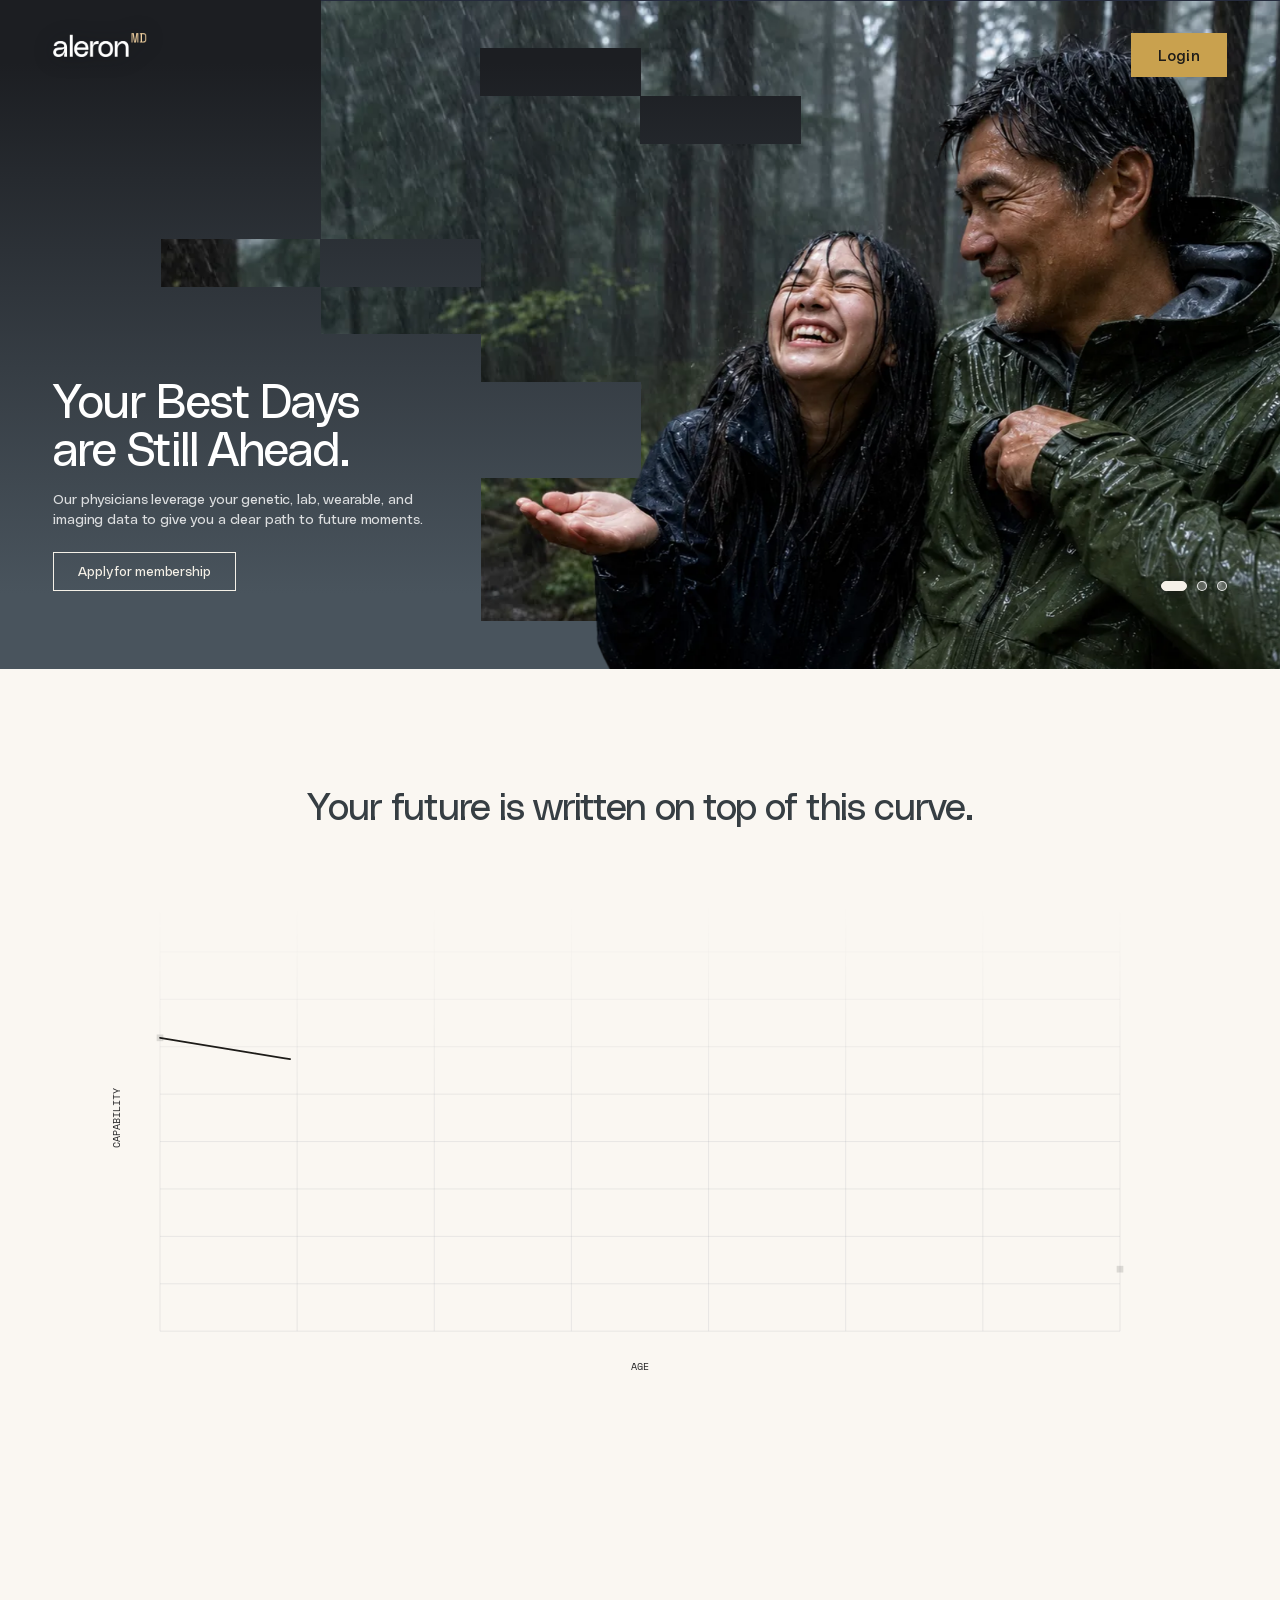
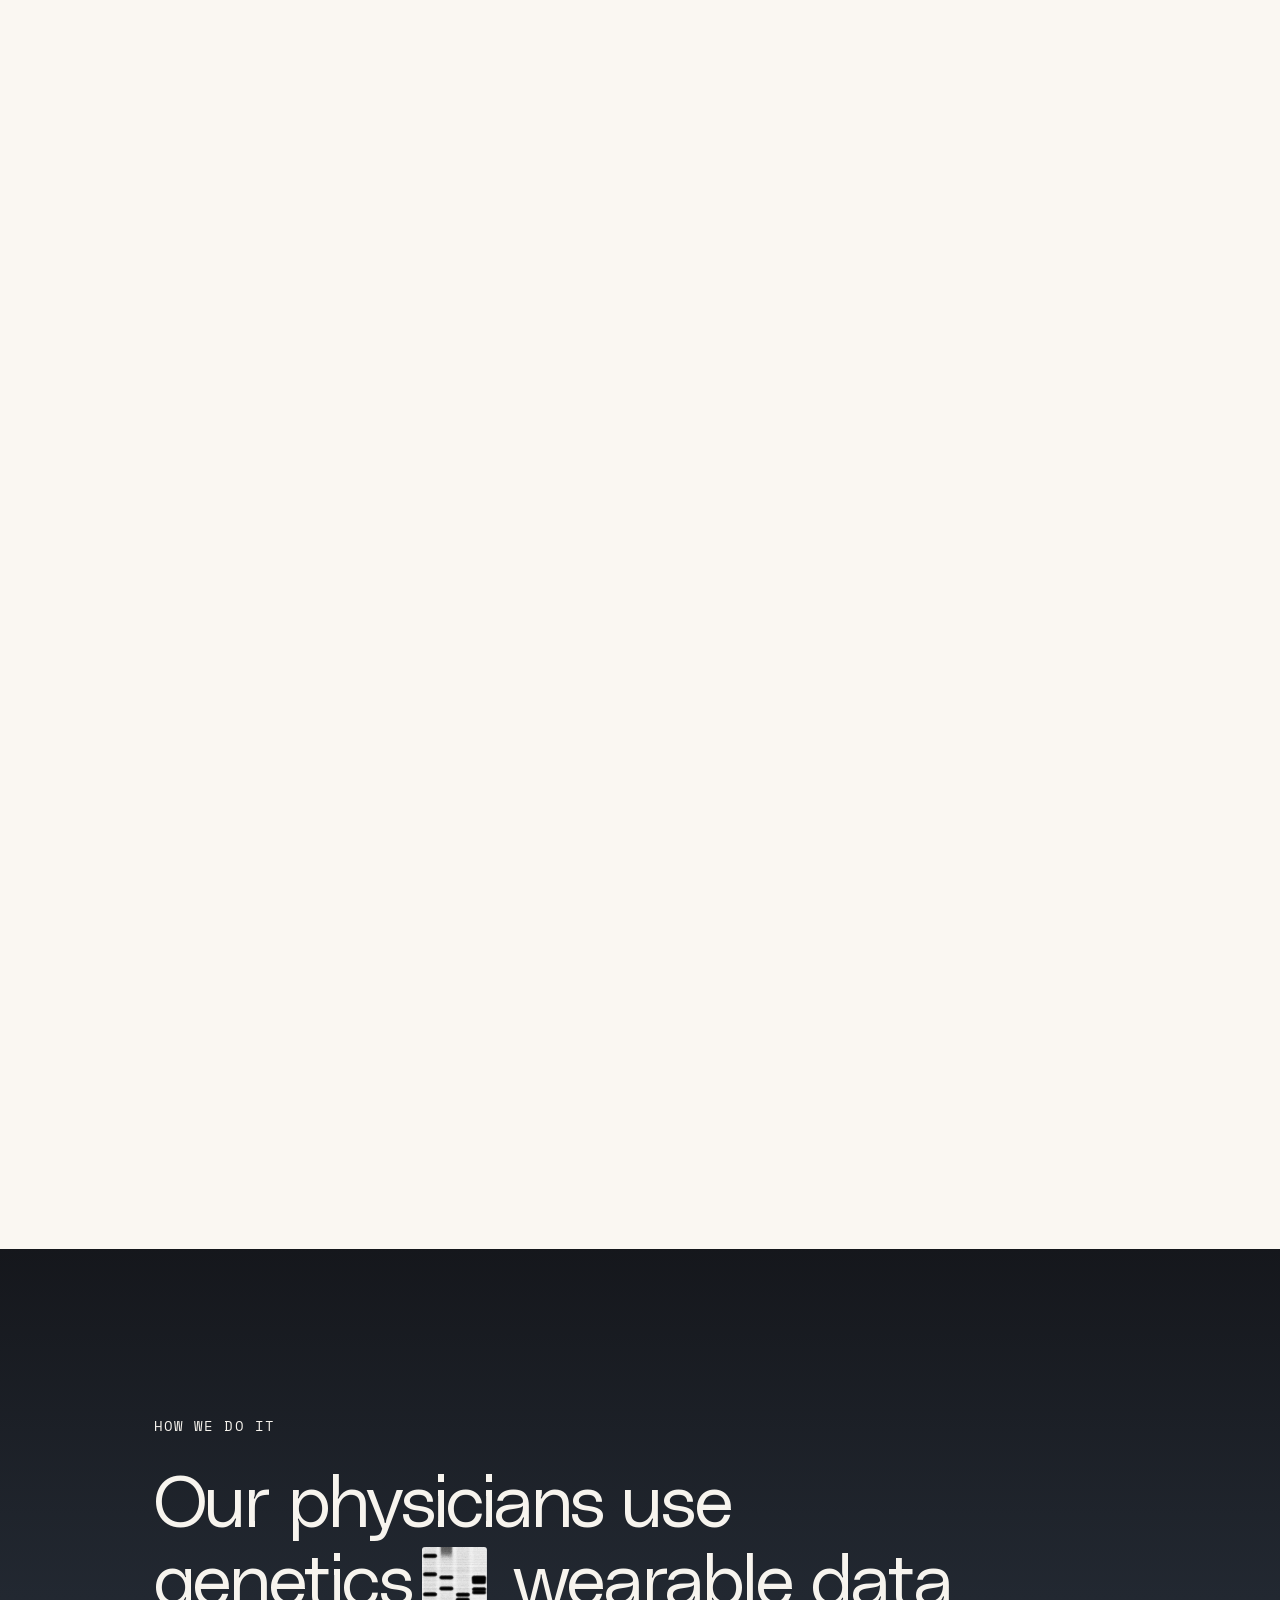
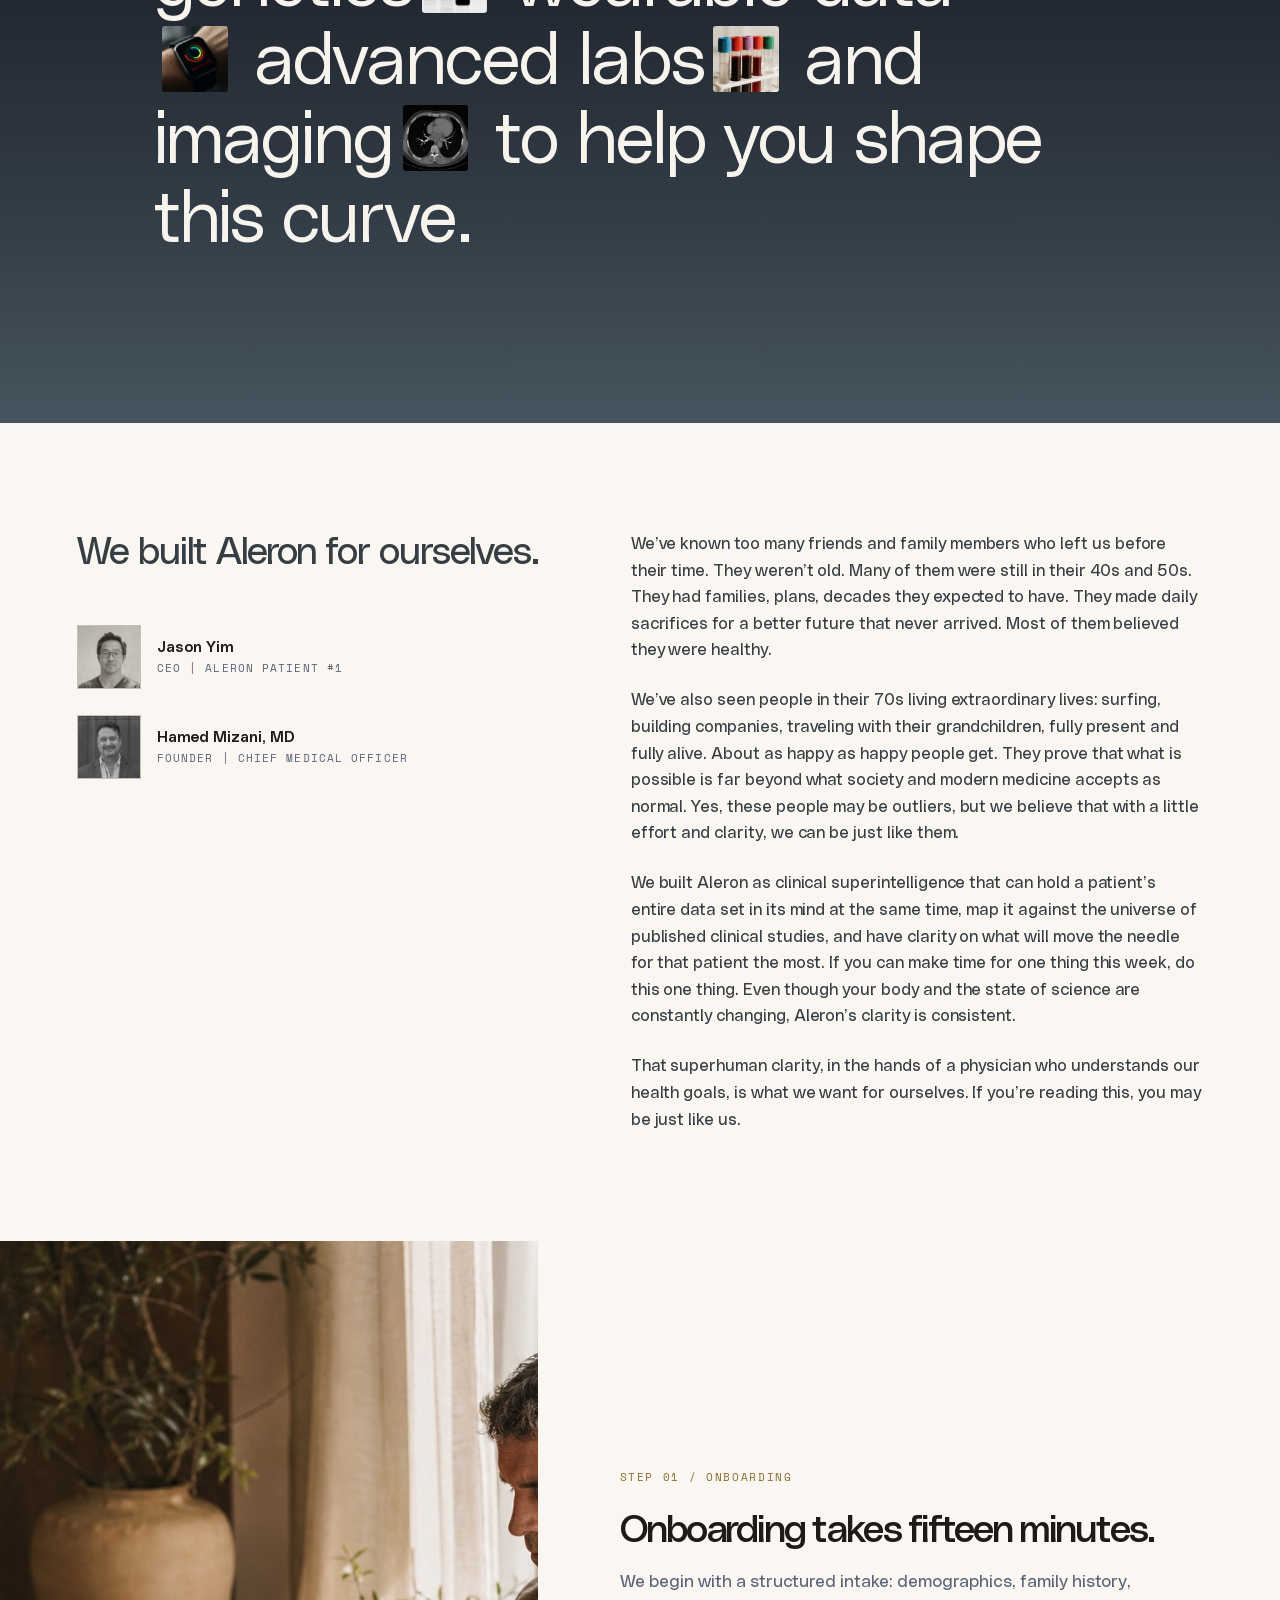
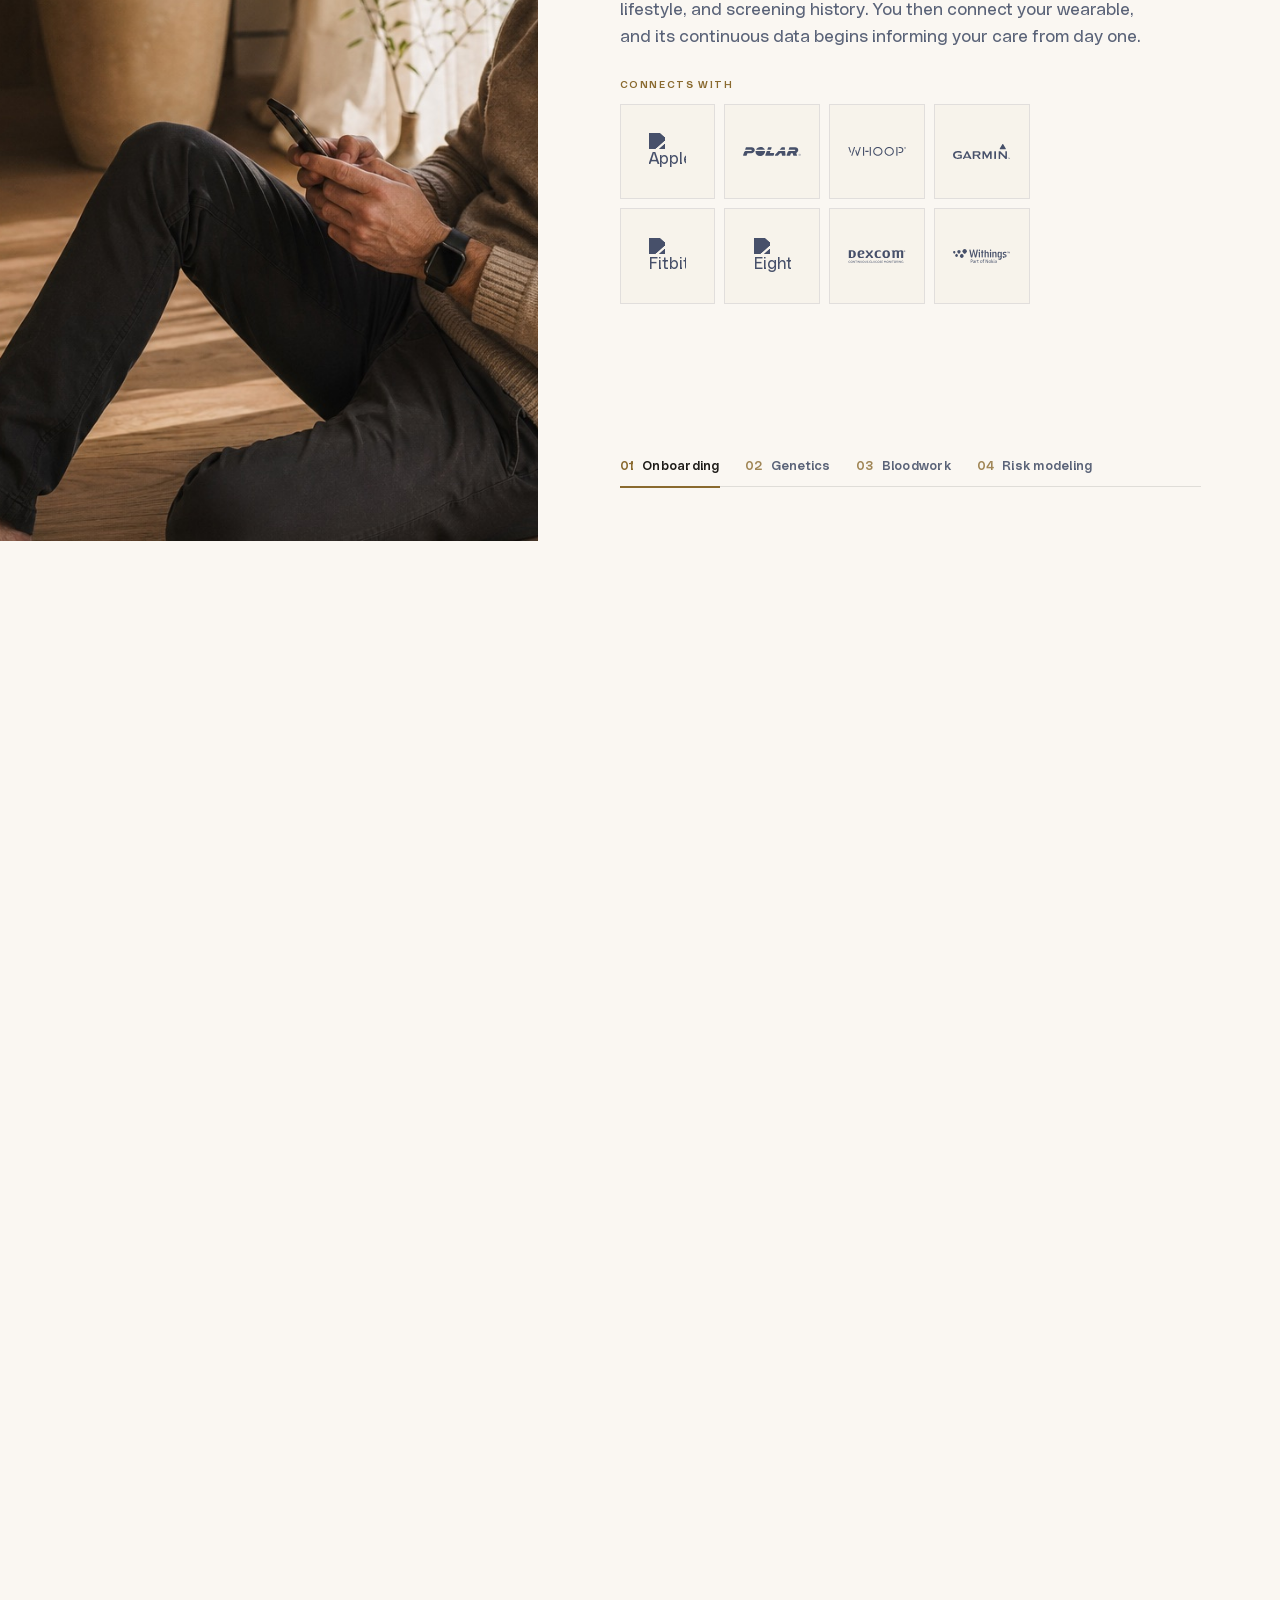
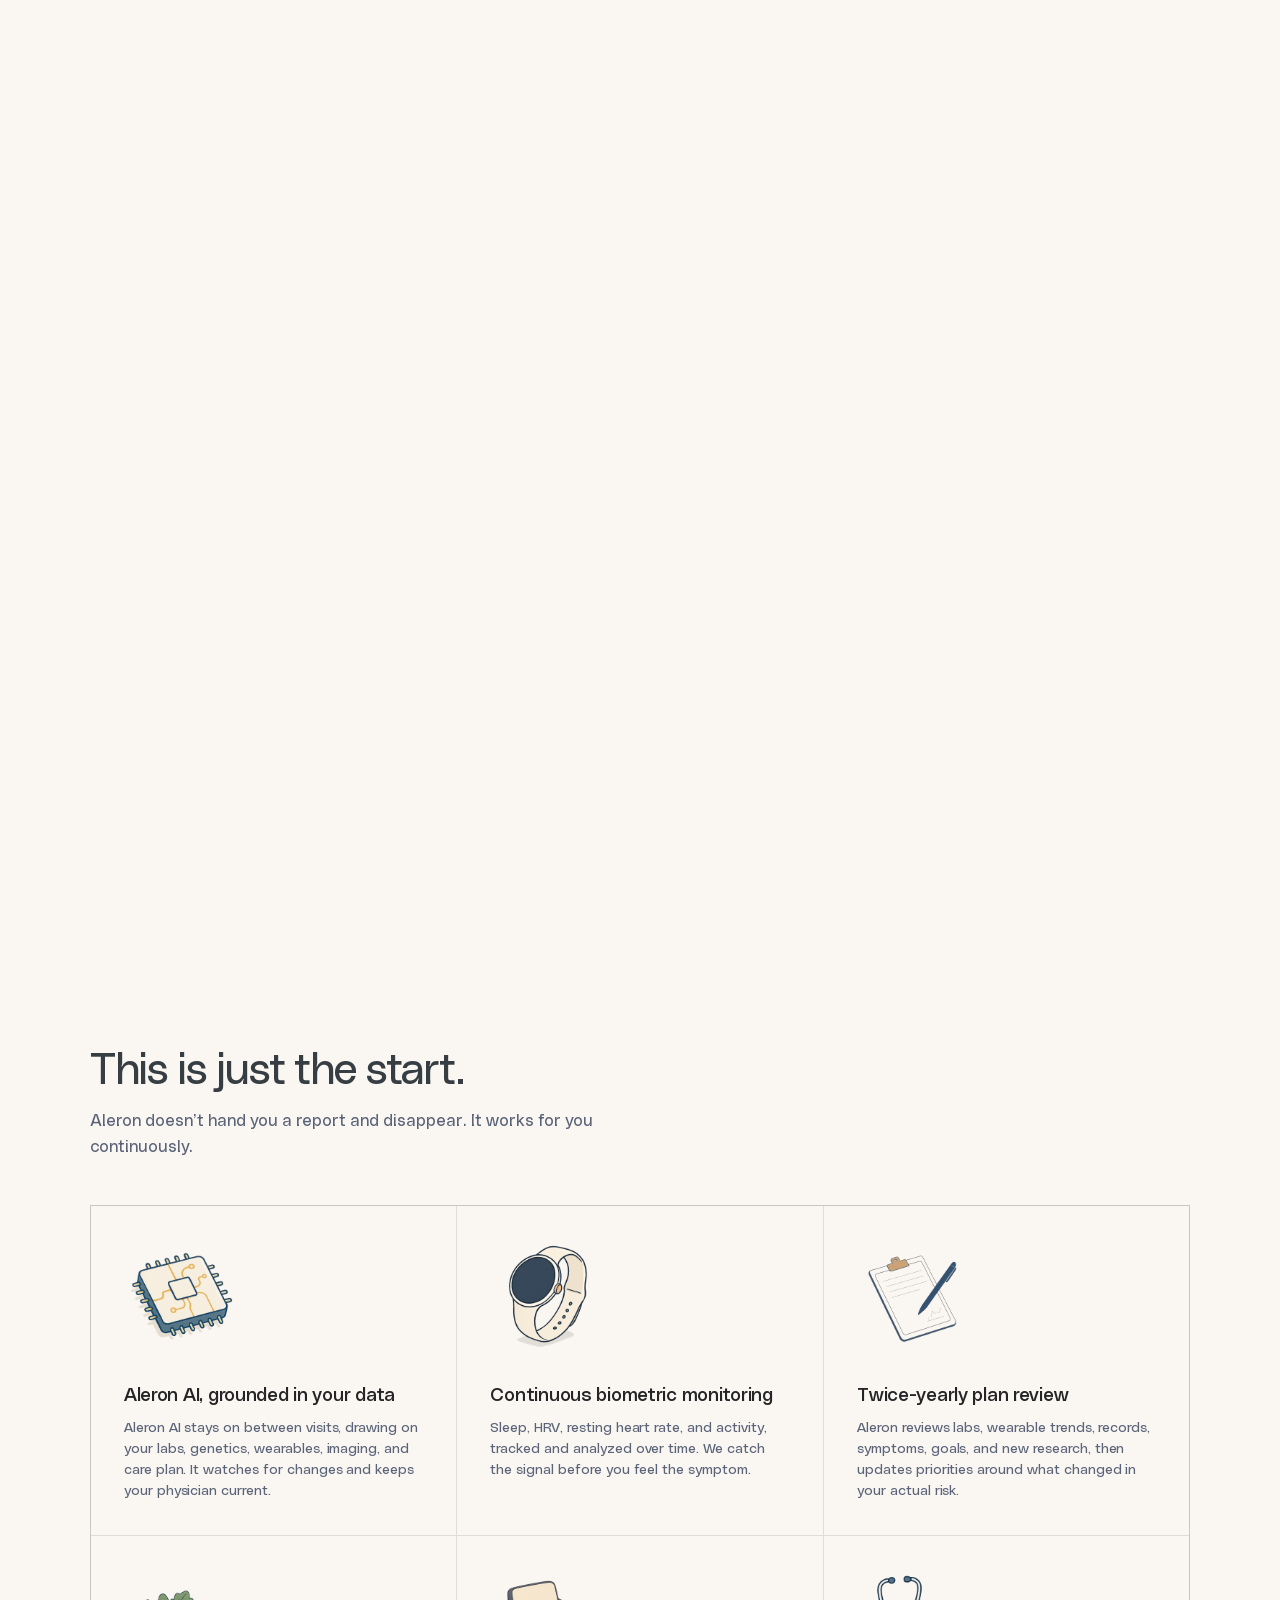
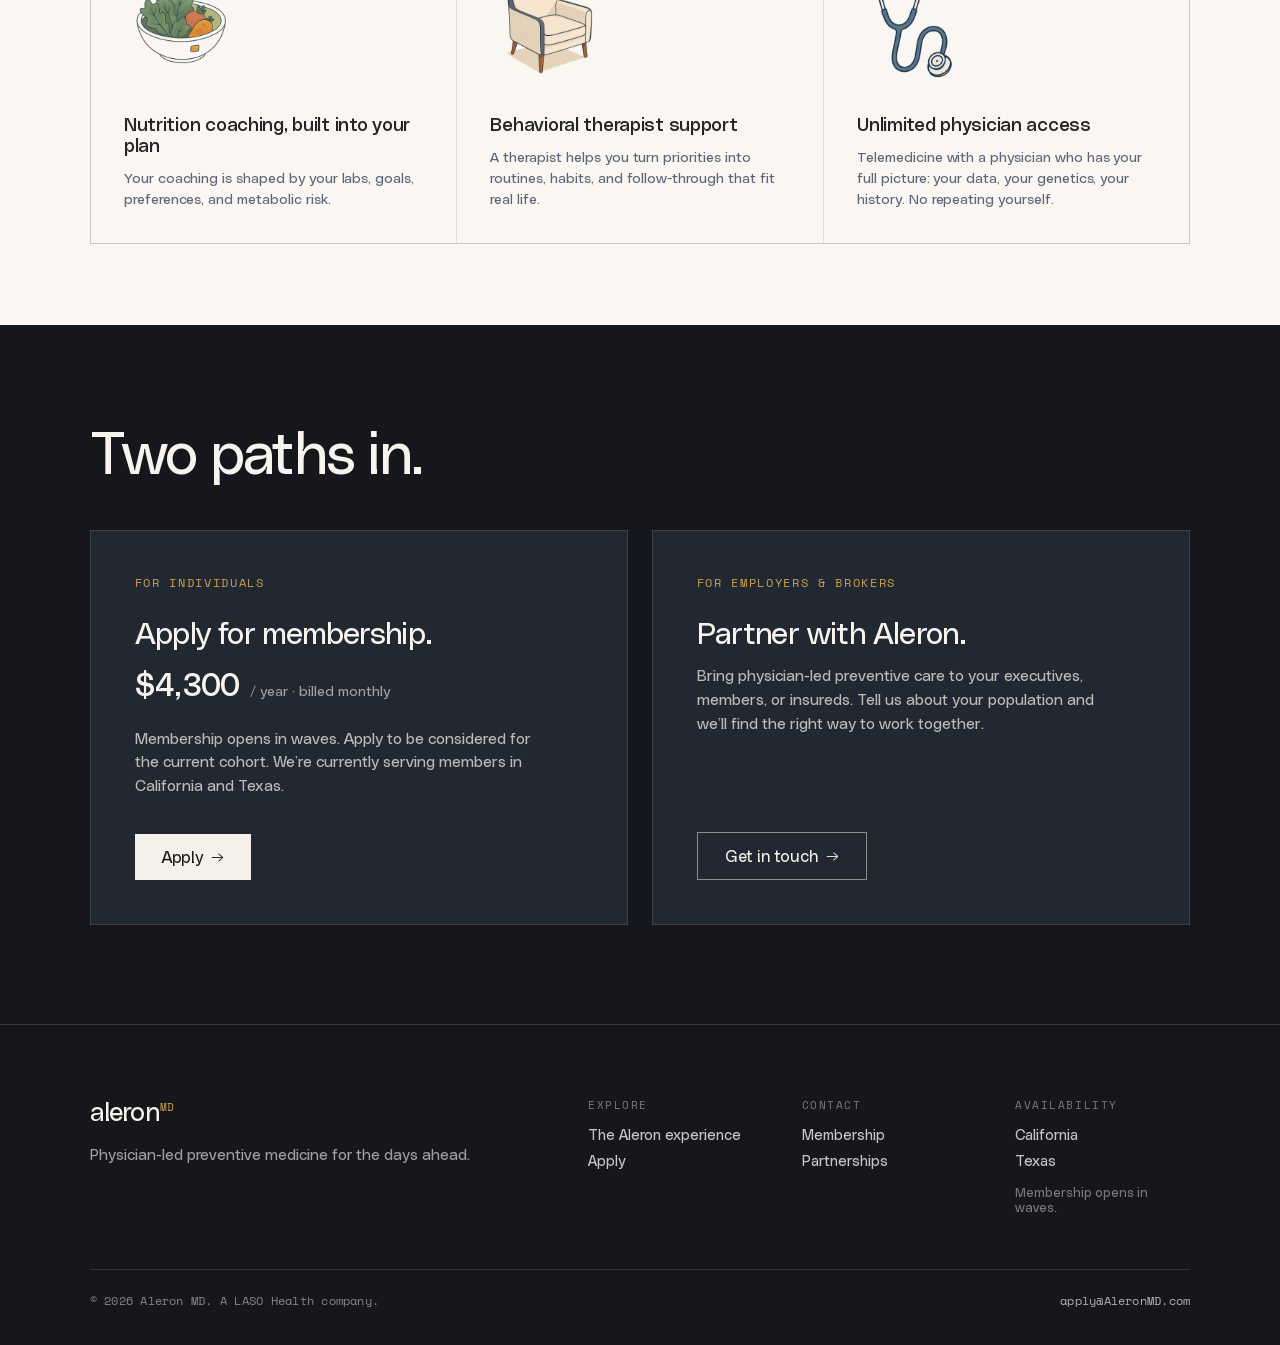
==== commit 0b718c8d: "Match continuum icons: redraw chip/watch/stethoscope in the soft hand-drawn style The flat-iso chip " ====
--- a/index.html
+++ b/index.html
@@ -1179,7 +1179,7 @@
         controls=$('cp-controls'),hint=$('cp-hint'),ycap=$('cp-ycap'),athlete=$('cp-athlete'),independent=$('cp-independent'),dependent=$('cp-dependent'),disc=$('cp-disc'),
         title=$('cp-title'),track=$('cp-track'),xage=$('cp-xage');
   const headEl=document.querySelector('.curve-instrument .head'),plotEl=document.querySelector('.curve-instrument svg.plot'),stageEl=document.querySelector('.curve-instrument .stage');
-  const params=new URLSearchParams(location.search);const FIXED=params.has('p')?parseFloat(params.get('p')):null;
+  const params=new URLSearchParams(location.search);const CP_MOBILE=window.matchMedia('(max-width:900px)').matches;const FIXED=params.has('p')?parseFloat(params.get('p')):(CP_MOBILE?0.86:null);
   function render(p){
     const d=cpath(cv);
     inkc.setAttribute('d',d);
@@ -1513,12 +1513,12 @@
     </div>
     <div class="ct-cells">
       <div class="ct-cell">
-        <div class="ct-art"><img src="assets/illustrations/ct-ai.png?v=ill8" alt="" loading="lazy"></div>
+        <div class="ct-art"><img src="assets/illustrations/ct-ai.png?v=ill9" alt="" loading="lazy"></div>
         <h3 class="ct-h">Aleron AI, grounded in your data</h3>
         <p class="ct-p">Aleron AI stays on between visits, drawing on your labs, genetics, wearables, imaging, and care plan. It watches for changes and keeps your physician current.</p>
       </div>
       <div class="ct-cell">
-        <div class="ct-art"><img src="assets/illustrations/wearable-illus.png?v=ill2" alt="" loading="lazy"></div>
+        <div class="ct-art"><img src="assets/illustrations/wearable-illus.png?v=ill9" alt="" loading="lazy"></div>
         <h3 class="ct-h">Continuous biometric monitoring</h3>
         <p class="ct-p">Sleep, HRV, resting heart rate, and activity, tracked and analyzed over time. We catch the signal before you feel the symptom.</p>
       </div>
@@ -1538,7 +1538,7 @@
         <p class="ct-p">A therapist helps you turn priorities into routines, habits, and follow-through that fit real life.</p>
       </div>
       <div class="ct-cell">
-        <div class="ct-art"><img src="assets/illustrations/ct-physician.png?v=ill8" alt="" loading="lazy"></div>
+        <div class="ct-art"><img src="assets/illustrations/ct-physician.png?v=ill9" alt="" loading="lazy"></div>
         <h3 class="ct-h">Unlimited physician access</h3>
         <p class="ct-p">Telemedicine with a physician who has your full picture: your data, your genetics, your history. No repeating yourself.</p>
       </div>
@@ -2178,5 +2178,84 @@
 </script>
 
 <script defer src="https://static.cloudflareinsights.com/beacon.min.js/v833ccba57c9e4d2798f2e76cebdd09a11778172276447" integrity="sha512-57MDmcccJXYtNnH+ZiBwzC4jb2rvgVCEokYN+L/nLlmO8rfYT/gIpW2A569iJ/3b+0UEasghjuZH/ma3wIs/EQ==" data-cf-beacon='{"version":"2024.11.0","token":"8dc646a0a32e46b1a343e1b4fd6a2995","r":1,"server_timing":{"name":{"cfCacheStatus":true,"cfEdge":true,"cfExtPri":true,"cfL4":true,"cfOrigin":true,"cfSpeedBrain":true},"location_startswith":null}}' crossorigin="anonymous"></script>
+<style>
+/* =====================================================================
+   RESPONSIVE LAYER — breakpoint contract: sm 600 / md 900 / lg 1200.
+   Bespoke mobile treatments gated at md(900)/sm(600); desktop layouts untouched.
+   ===================================================================== */
+@media (max-width: 900px) {
+  /* Fixed brand mark collides with section headlines on mobile; the hero carries the logo. */
+  .slide-brand { display: none !important; }
+
+  /* HERO — dedicated tall mobile hero (desktop is a 1728:903 letterbox strip) */
+  .opening-hero { aspect-ratio: auto !important; height: 100svh !important; min-height: 560px; }
+  .opening-hero-layer.mid,
+  .opening-hero-layer.anchor,
+  .opening-hero-layer.subject { display: none !important; }
+  .opening-hero-layer.bg > :not(img) { display: none !important; }
+  .opening-hero-layer.bg .hero3-bg,
+  .opening-hero-layer.bg .hero-cover {
+    position: absolute !important; inset: 0 !important;
+    left: 0 !important; top: 0 !important; width: 100% !important; height: 100% !important;
+    object-fit: cover !important; object-position: center !important; transform: none !important;
+  }
+  .opening-hero-chrome { inset: 0 !important; padding: 22px 22px 32px !important; }
+  .opening-hero-chrome::after {
+    content: ""; position: absolute; left: 0; right: 0; bottom: 0; height: 64%;
+    background: linear-gradient(to top, rgba(18,20,26,0.88) 6%, rgba(18,20,26,0.40) 46%, rgba(18,20,26,0) 100%);
+    pointer-events: none; z-index: 0;
+  }
+  .opening-hero-topline, .opening-hero-bottom { position: relative; z-index: 1; }
+  .opening-hero-bottom { flex-direction: column; align-items: stretch; gap: 16px; margin-bottom: 0 !important; }
+  .opening-hero-copy { width: 100% !important; }
+  .opening-hero-copy h1 { font-size: clamp(34px, 9vw, 46px); }
+  .opening-hero-copy p { width: 100%; font-size: 15px; }
+  .opening-hero-cta { display: block; text-align: center; margin-top: 18px; padding: 0.95em 1em; }
+  .opening-hero-dots { justify-content: center; }
+
+  /* CURVE — static instrument (no 420vh scroll-jacking); JS renders a FIXED frame on mobile */
+  .curve-instrument .track { height: auto !important; }
+  .curve-instrument .stage {
+    position: static !important; height: auto !important; min-height: 0 !important;
+    overflow: visible !important; display: flex !important; flex-direction: column !important;
+    padding: 44px 20px 36px !important;
+  }
+  .curve-instrument .head { position: static !important; transform: none !important; width: auto !important; left: auto !important; margin: 0 0 4px !important; }
+  .curve-instrument #cp-title { position: static !important; white-space: normal !important; opacity: 1 !important; font-size: clamp(23px, 6.2vw, 30px); text-align: left; }
+  .curve-instrument #cp-body { display: none !important; }
+  .curve-instrument svg.plot { position: static !important; height: auto !important; width: 100% !important; transform: none !important; margin: 2px 0 0 !important; }
+  .curve-instrument .endlab { font-size: 24px; }
+  .curve-instrument #cp-dependent tspan:nth-child(2) { display: none; }  /* drop "ON OTHERS" 2nd line (its dy is too tight when enlarged) */
+  .curve-instrument .axistitle { font-size: 32px; }
+  .curve-instrument .ticklabel { font-size: 30px; }
+  .curve-instrument .controls {
+    position: static !important; transform: none !important; left: auto !important; right: auto !important;
+    width: 100% !important; opacity: 1 !important; grid-template-columns: 1fr !important; gap: 14px !important; margin-top: 6px !important;
+  }
+  .curve-instrument .cp-disc {
+    position: static !important; transform: none !important; opacity: 1 !important;
+    width: auto !important; max-width: none !important; left: auto !important; bottom: auto !important; margin: 16px 0 0 !important;
+  }
+  .curve-instrument .hint { display: none !important; }
+
+  /* EXPERIENCE — collapse the 325vh horizontal filmstrip into a vertical journey.
+     (The designer's old ≤600 rules hid .exp-pane/.exp-frame expecting an .is-active
+      tabbed markup that no longer exists, blanking the section on phones.) */
+  .exp-section { height: auto !important; }
+  .exp-section .container { position: static !important; height: auto !important; overflow: visible !important; }
+  .exp-stage { height: auto !important; min-height: 0 !important; overflow: visible !important; }
+  .exp-rail { flex-direction: column !important; transform: none !important; height: auto !important; width: 100% !important; }
+  .exp-panel { flex: 0 0 auto !important; width: 100% !important; height: auto !important; grid-template-columns: 1fr !important; gap: 16px; }
+  .exp-panel + .exp-panel { margin-top: 44px; }
+  .exp-copy, .exp-pane { display: block !important; }
+  .exp-visual { min-height: 0 !important; height: auto !important; }
+  .exp-visual .exp-frame { position: relative !important; inset: auto !important; display: block !important; }
+  .exp-visual img { width: 100% !important; height: 220px !important; object-fit: cover !important; }
+}
+@media (max-width: 600px) {
+  .opening-hero-copy h1 { font-size: clamp(30px, 8.4vw, 40px); }
+  .curve-instrument .stage { padding: 36px 16px 30px !important; }
+}
+</style>
 </body>
 </html>
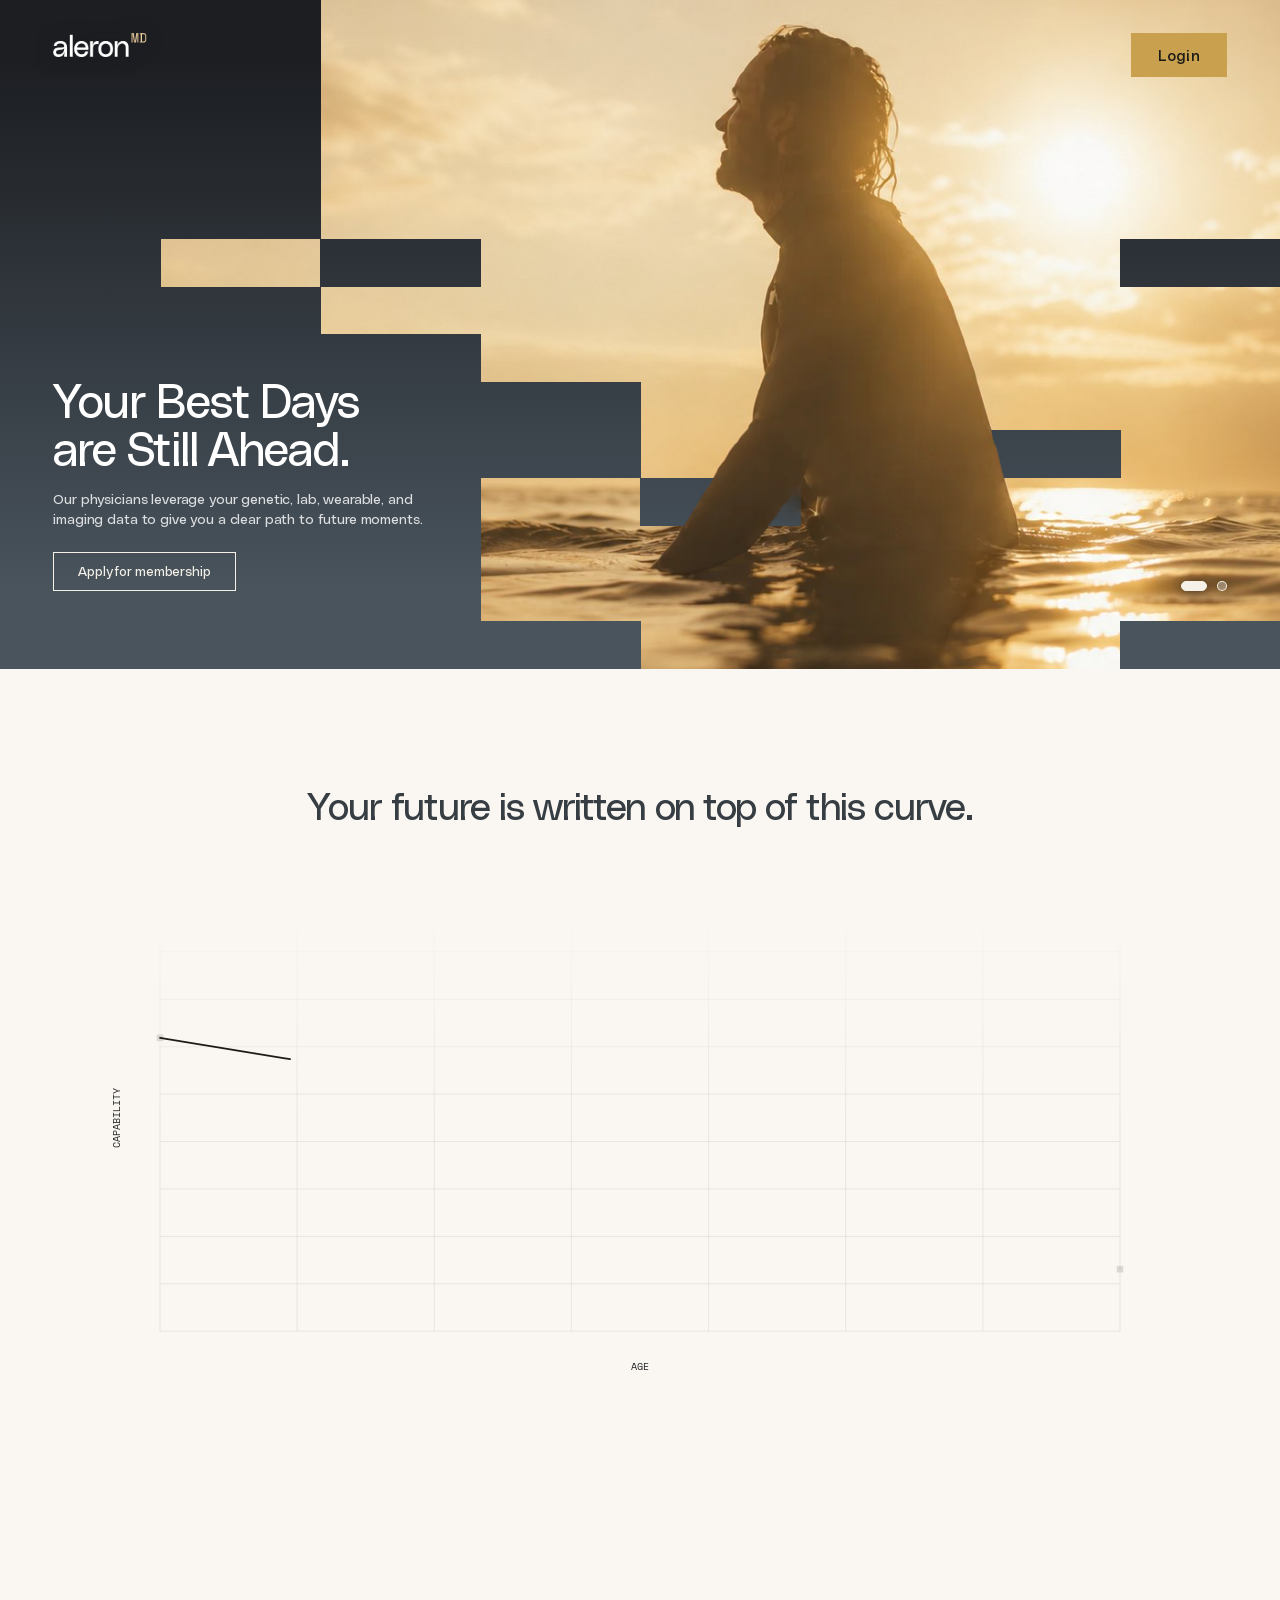
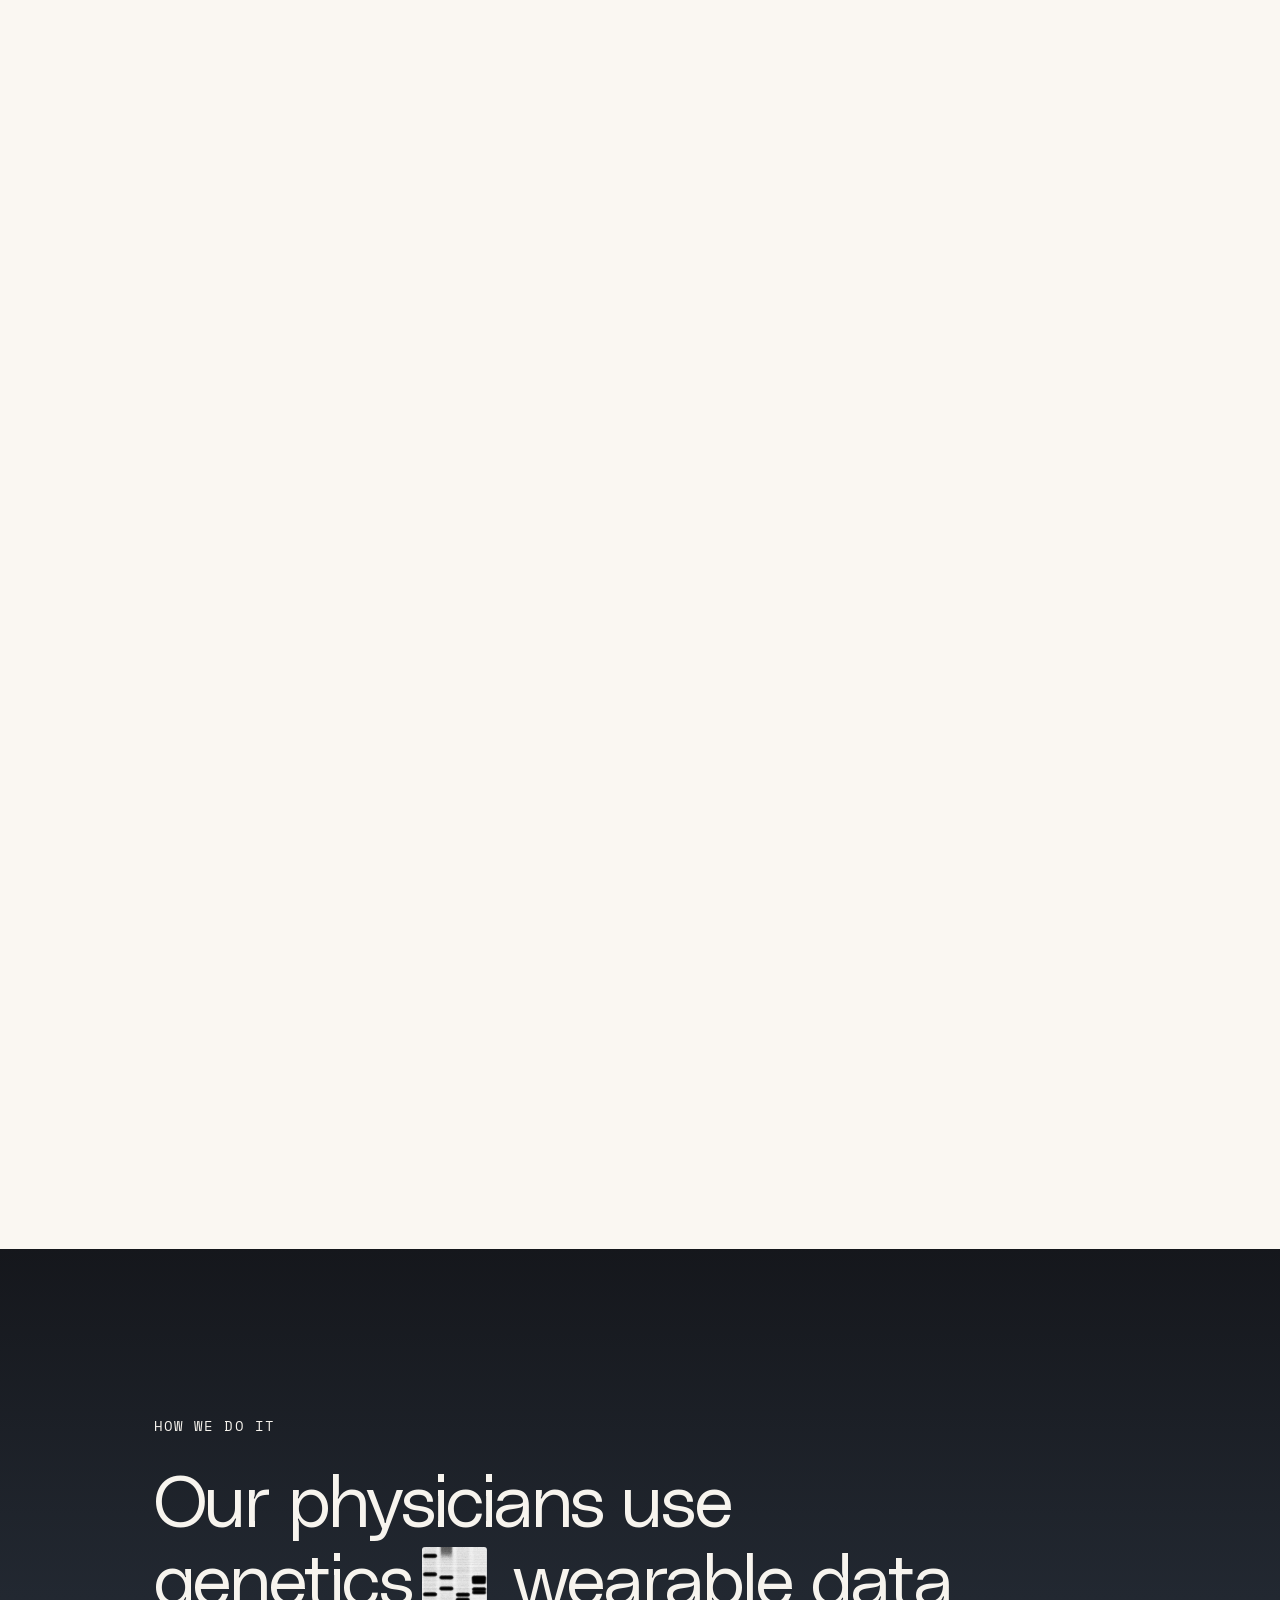
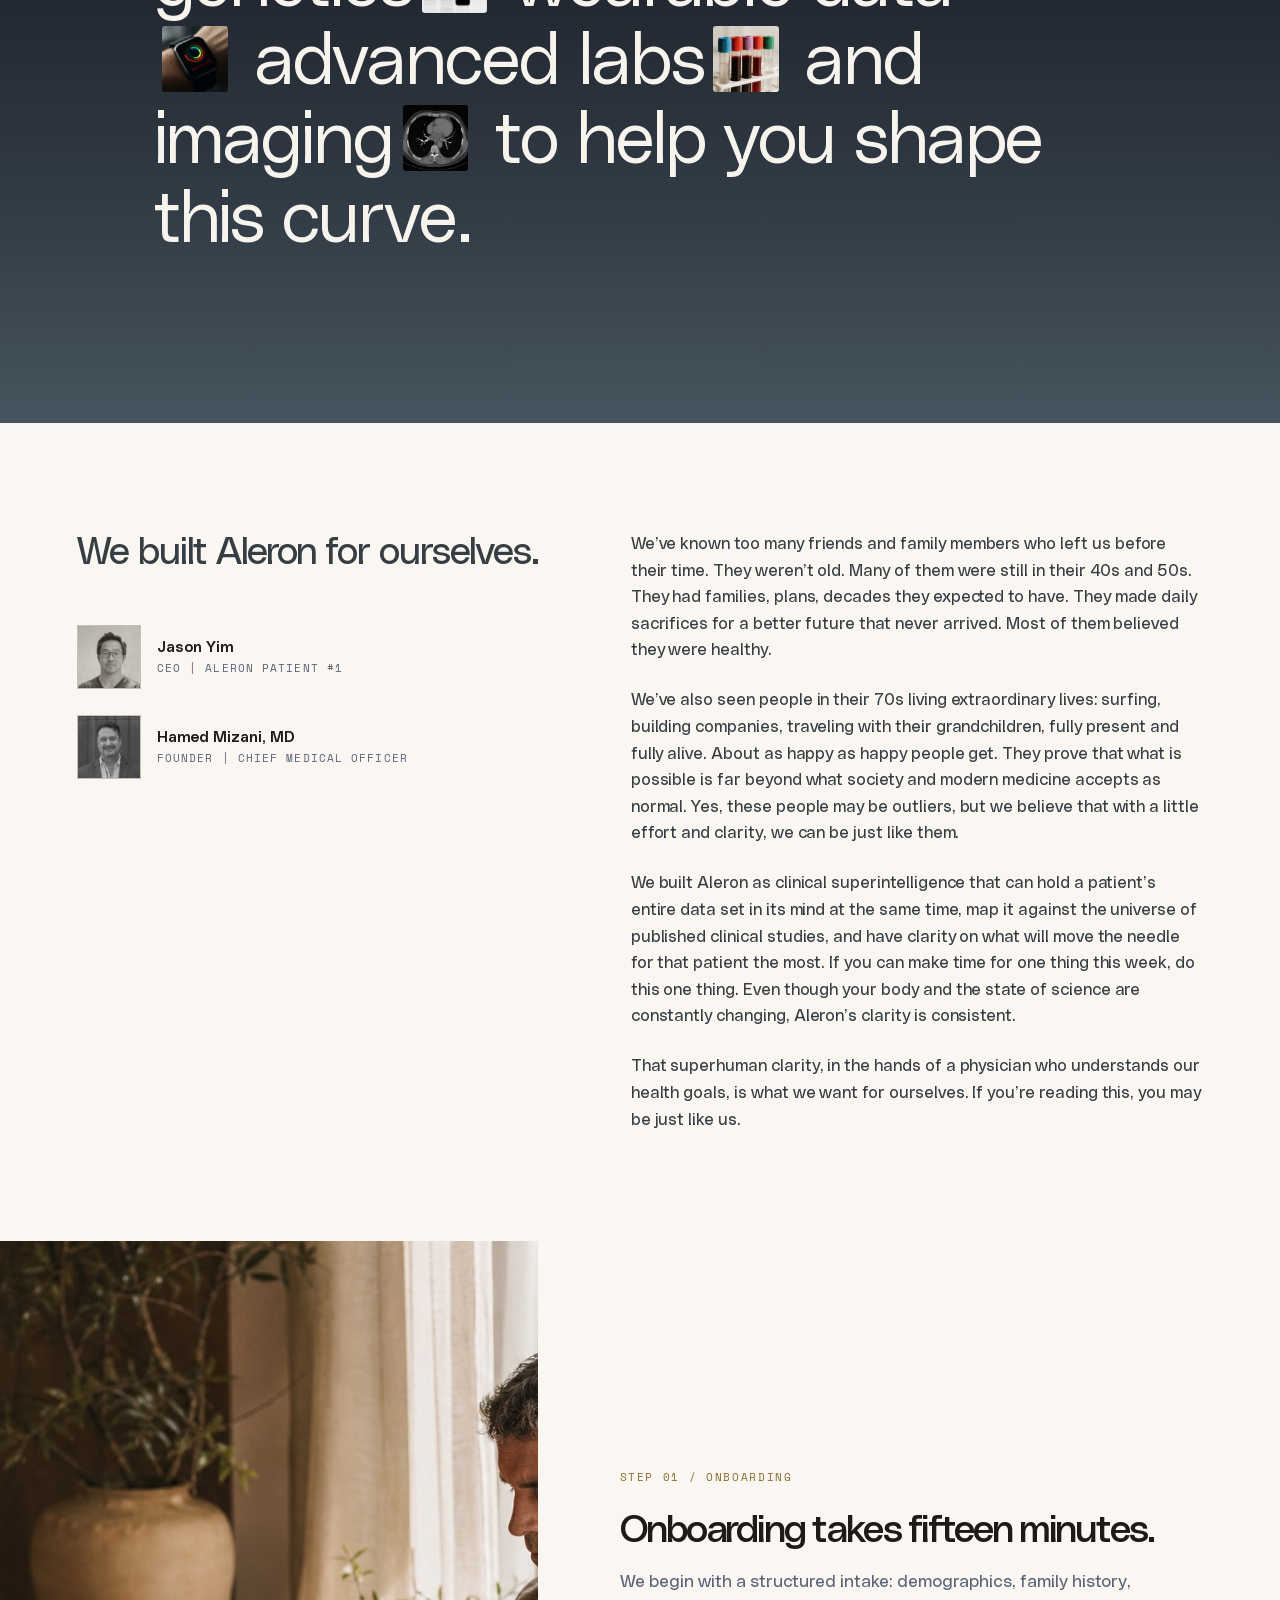
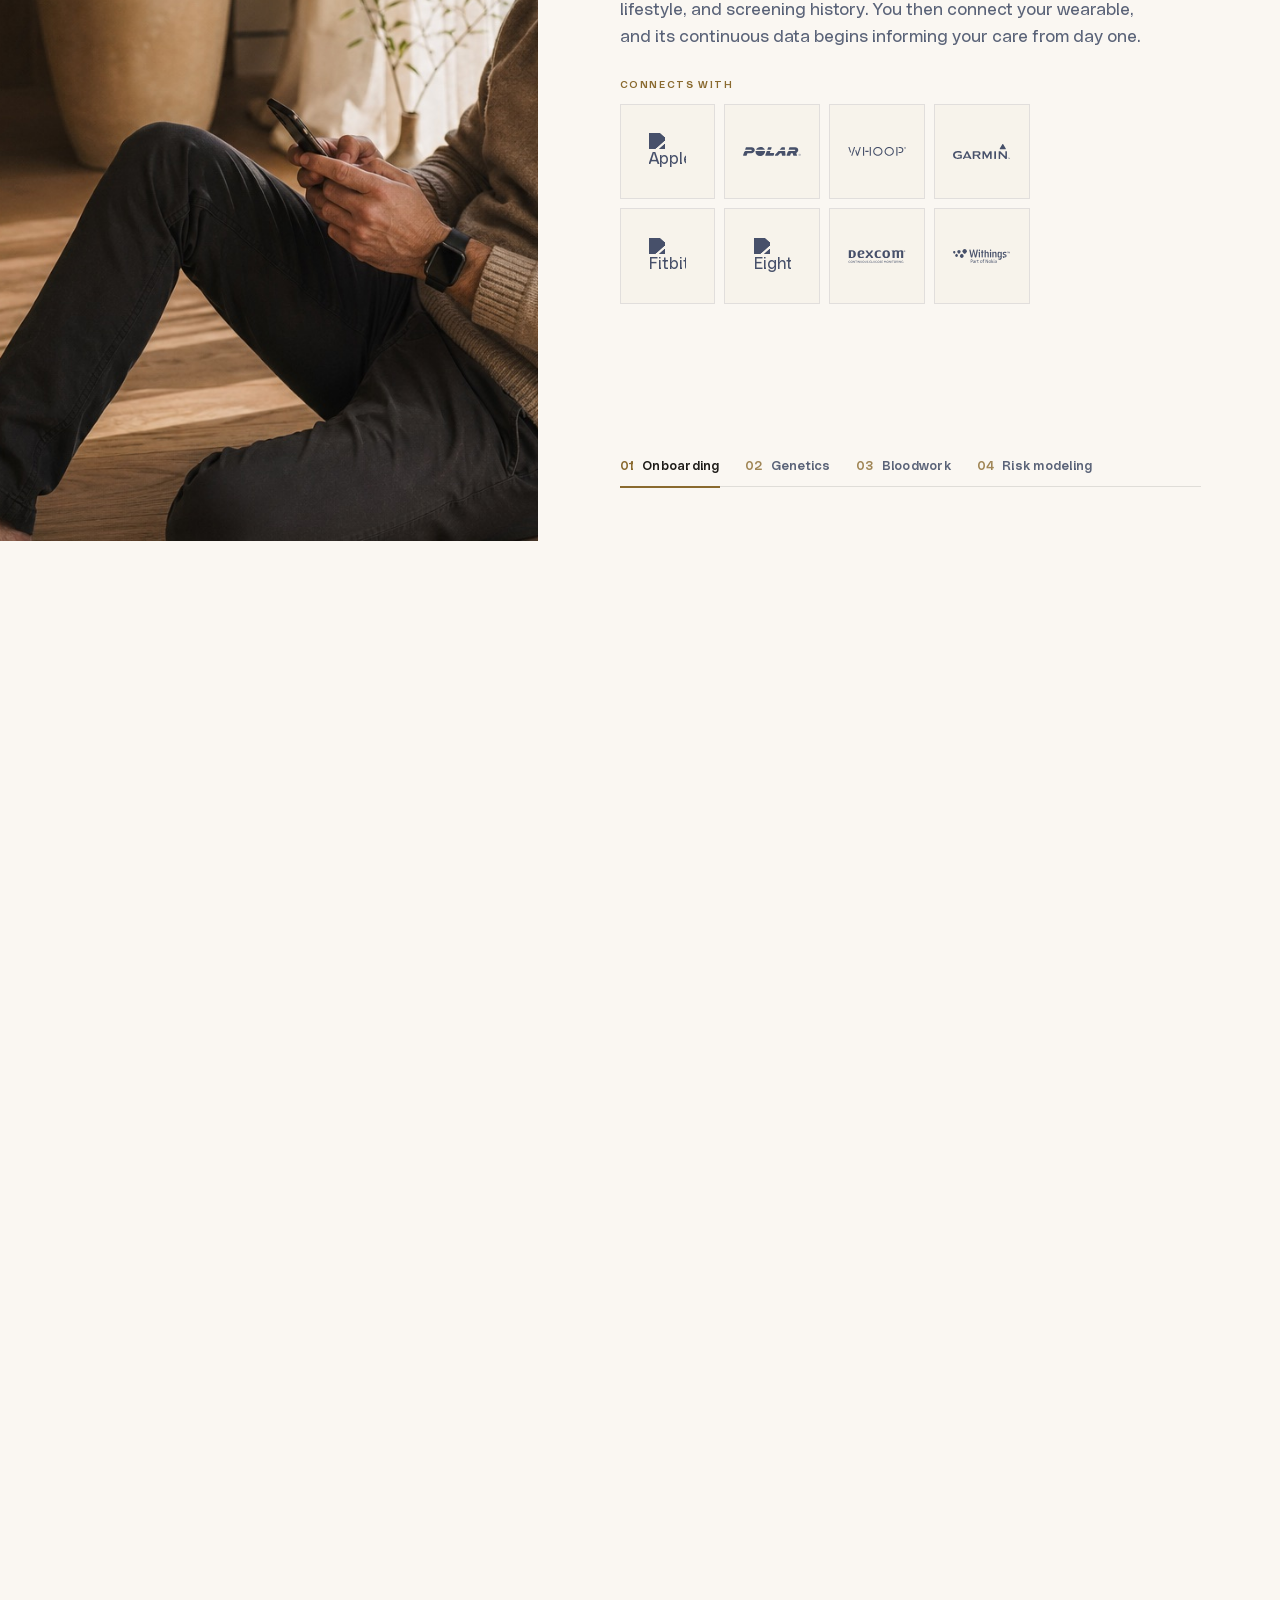
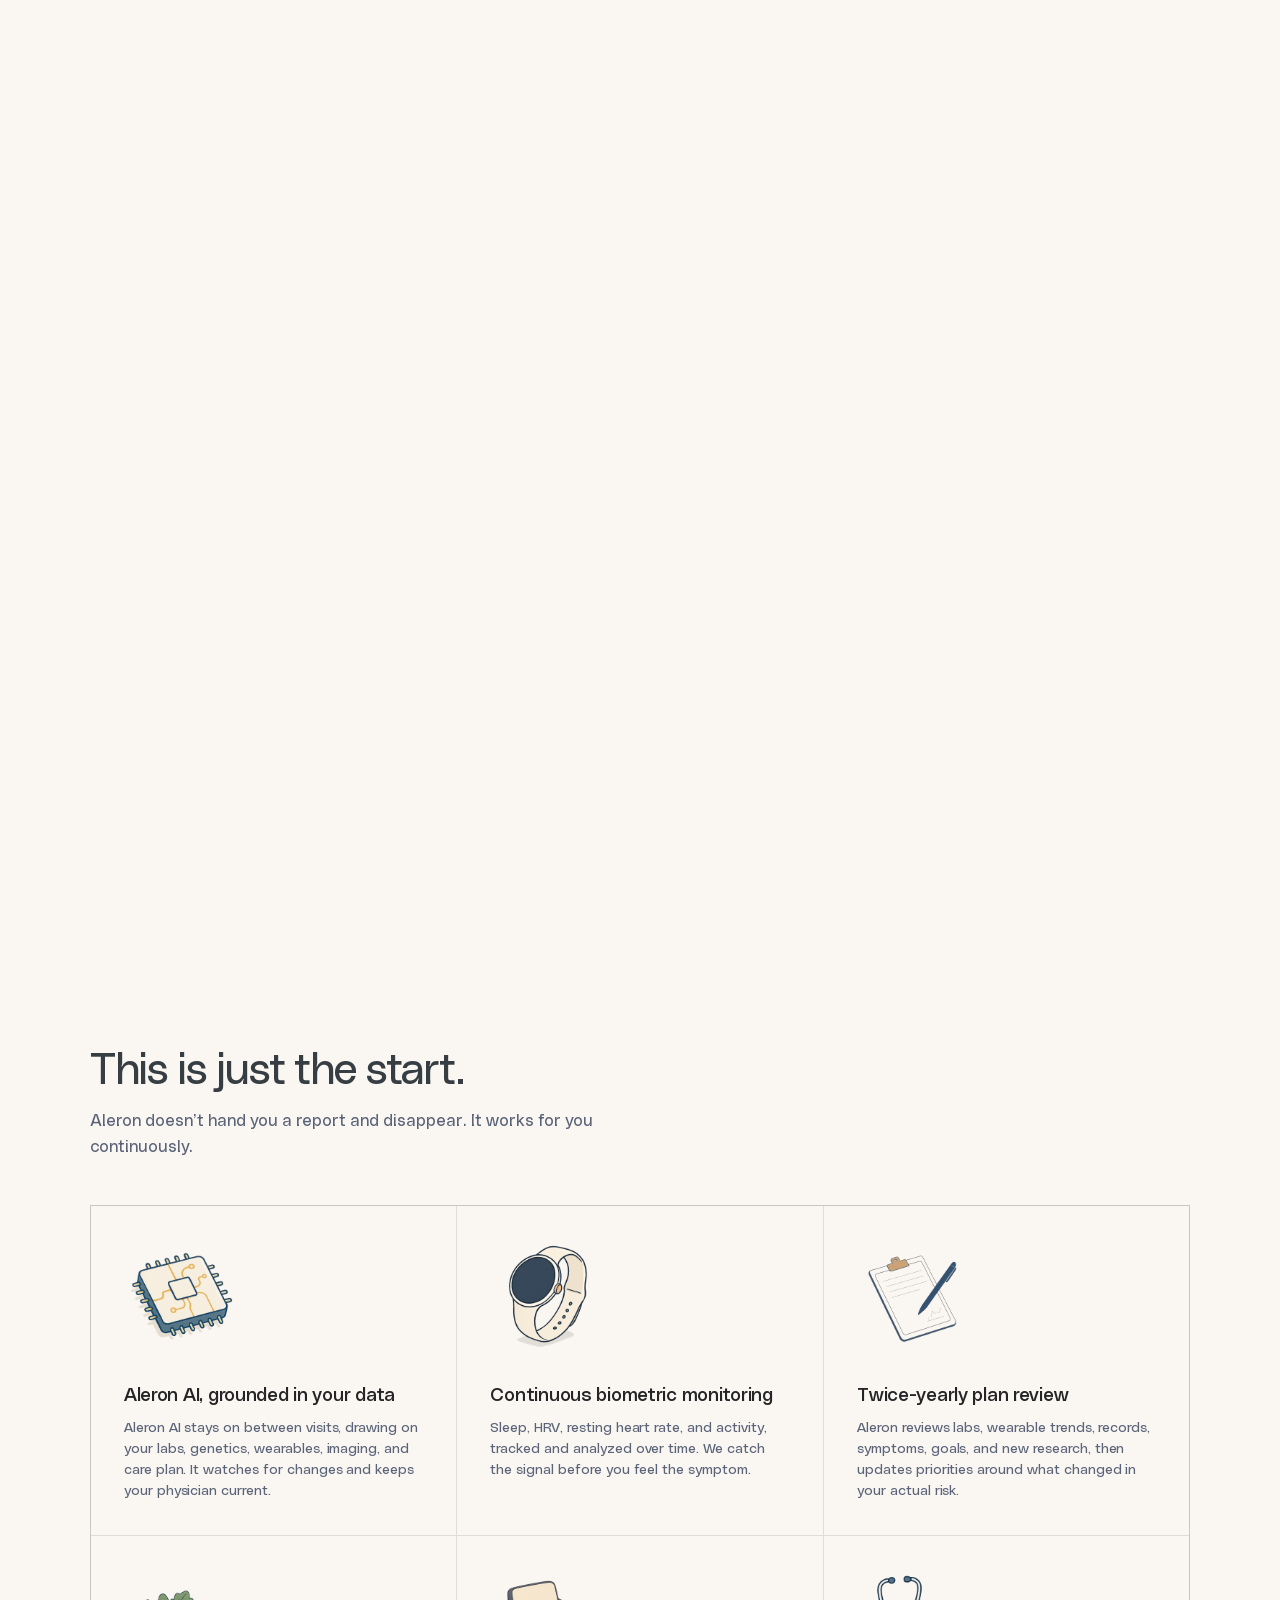
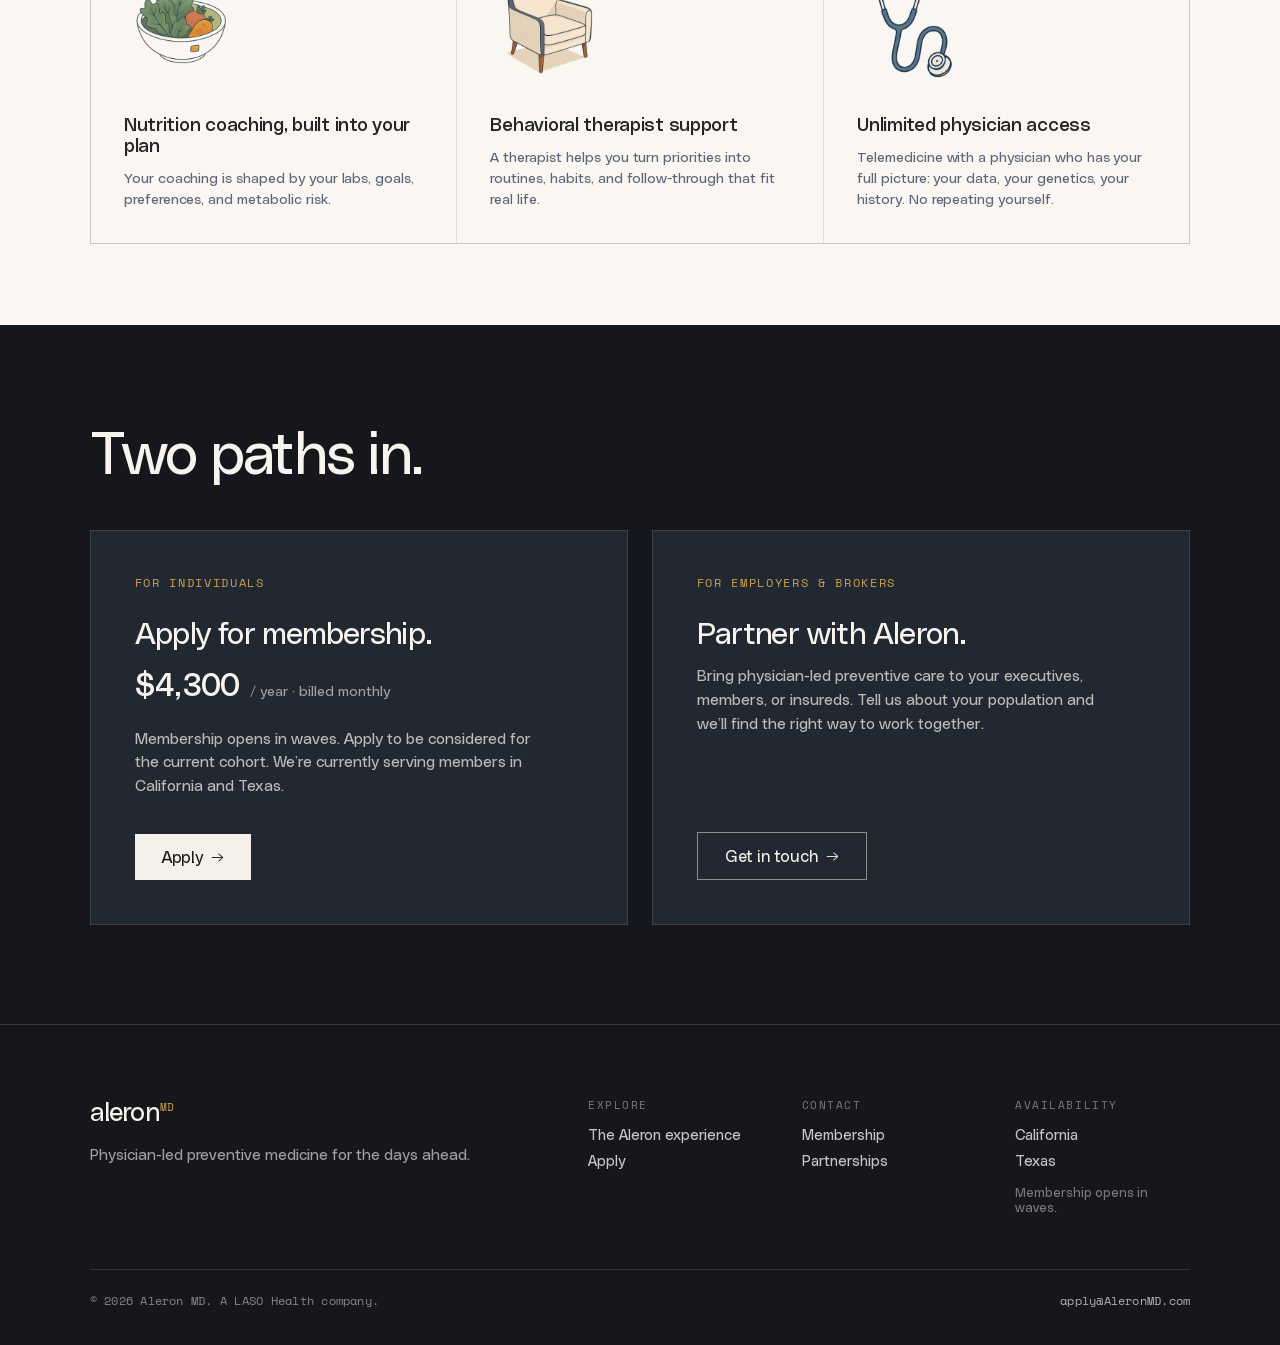
==== commit 37dcd67f: "Remove couple hero slide; open on surfer Drop the father-and-daughter (Hero_3) opening slide so the " ====
--- a/index.html
+++ b/index.html
@@ -335,18 +335,6 @@
     z-index: 4;
     transform: none;
   }
-  /* Hero_3 (Figma 2124:17) image planes — boxes replicate the Figma node positions so the
-     cut-out couple aligns exactly over the background scene. */
-  .opening-hero-layer.bg .hero3-bg {
-    position: absolute; inset: auto;
-    left: 8.27%; top: 0.11%; width: 93.58%; height: 119.16%;
-    object-fit: cover; object-position: center top;
-  }
-  .opening-hero-layer.subject.hero3-subject {
-    inset: auto;
-    left: 8.27%; top: 0.11%; width: 93.58%; height: 119.16%;
-    object-fit: cover; object-position: center top;
-  }
   /* Carousel slide planes (2121 / 2106): the bg scene and the aligned subject cut-out share
      identical source dimensions, so the SAME box + flip keeps the cut-out registered over its
      background. Boxes replicate each Figma frame's image placement exactly (offset + scale,
@@ -972,27 +960,17 @@
 <!-- OPENING HERO - runner + surfer layered carousel -->
 <section class="opening-hero-scroll" data-opening-hero data-logo-tone="light">
   <div class="opening-hero" tabindex="0" aria-label="Aleron MD hero, your best days are still ahead">
-    <!-- SLIDE 0 — Hero_3 (Figma 2124:17): first-light couple. -->
-    <div class="opening-hero-slide is-active" data-hero-slide="0" data-weave="hero3" aria-hidden="false">
-      <!-- BG plane (z1): the full first-light scene; the static velocity-weave mass rides this plane, behind the couple -->
-      <div class="opening-hero-layer bg" data-motion-layer="background" data-weave-mass><img class="hero3-bg" src="assets/aleron-hero3/scene.webp?v=hero3c" alt="A couple together outdoors at first light"></div>
-      <!-- MID plane (z2): the isolated floating weave accents — these ride the parallax transform -->
-      <div class="opening-hero-layer mid" data-motion-layer="parallax-blocks" aria-hidden="true"></div>
-      <!-- SUBJECT plane (z3): the couple, cut out, in front of the weave so the faces are never covered -->
-      <img class="opening-hero-layer subject hero3-subject" data-motion-layer="subject" src="assets/aleron-hero3/siloed.webp?v=hero3c" alt="">
-      <div class="opening-hero-layer anchor" data-motion-layer="anchored" aria-hidden="true"></div>
-    </div>
-    <!-- SLIDE 1 — Hero (Figma 2121:2149): man rising from the water at first light. Same dark weave gradient,
+    <!-- SLIDE 0 — Hero (Figma 2121:2149): man rising from the water at first light. Same dark weave gradient,
          this slide's own block composition; the gold cast is the sunrise photo showing through the gaps. -->
-    <div class="opening-hero-slide" data-hero-slide="1" data-weave="h2121" aria-hidden="true">
+    <div class="opening-hero-slide is-active" data-hero-slide="0" data-weave="h2121" aria-hidden="false">
       <div class="opening-hero-layer bg" data-motion-layer="background" data-weave-mass><img class="hero-cover" src="assets/hero-water/scene.jpg?v=hero2" alt="A man rising from the water at first light"></div>
       <div class="opening-hero-layer mid" data-motion-layer="parallax-blocks" aria-hidden="true"></div>
       <img class="opening-hero-layer subject hero-cover" data-motion-layer="subject" src="assets/hero-water/subject.webp?v=hero3" alt="">
       <div class="opening-hero-layer anchor" data-motion-layer="anchored" aria-hidden="true"></div>
     </div>
-    <!-- SLIDE 2 — Hero_2 (Figma 2106:390): woman running the coast. NOTE: background is a GettyImages comp —
+    <!-- SLIDE 1 — Hero_2 (Figma 2106:390): woman running the coast. NOTE: background is a GettyImages comp —
          must be licensed (or swapped) before launch. -->
-    <div class="opening-hero-slide" data-hero-slide="2" data-weave="h2106" aria-hidden="true">
+    <div class="opening-hero-slide" data-hero-slide="1" data-weave="h2106" aria-hidden="true">
       <div class="opening-hero-layer bg" data-motion-layer="background" data-weave-mass><img class="hero-cover" src="assets/hero-run/scene.jpg?v=hero2" alt="A woman running along the coast at first light"></div>
       <div class="opening-hero-layer mid" data-motion-layer="parallax-blocks" aria-hidden="true"></div>
       <img class="opening-hero-layer subject hero-cover" data-motion-layer="subject" src="assets/hero-run/subject.webp?v=hero3" alt="">
@@ -1012,7 +990,6 @@
         <div class="opening-hero-dots" role="tablist" aria-label="Hero slides">
           <button class="opening-hero-dot is-active" type="button" role="tab" aria-selected="true" aria-label="Slide 1"></button>
           <button class="opening-hero-dot" type="button" role="tab" aria-selected="false" aria-label="Slide 2"></button>
-          <button class="opening-hero-dot" type="button" role="tab" aria-selected="false" aria-label="Slide 3"></button>
         </div>
       </div>
     </div>
@@ -2100,19 +2077,6 @@
   // Each slide picks its composition via its data-weave attribute. The fill gradient is the same
   // dark Union (#1C1E22 -> #49545D) on every slide — the gold/white casts are the photos behind.
   const COMPOS = {
-    // Hero_3 (2124:17) — first-light couple.
-    hero3: {
-      blocks: [
-        [0,0],[0,1],[0,2],[0,3],[0,4],[0,5],[0,6],[0,7],[0,8],[0,9],[0,10],[0,11],[0,12],[0,13],
-        [1,0],[1,1],[1,2],[1,3],[1,4],[1,6],[1,7],[1,8],[1,9],[1,10],[1,11],[1,12],[1,13],
-        [2,5],[2,7],[2,8],[2,9],[2,10],[2,11],[2,12],[2,13],
-        [3,1],[3,8],[3,9],[3,13],
-        [4,2],[4,10],
-        [6,9],
-        [7,5],[7,13]
-      ],
-      floating: new Set(['3,1','4,2','4,10','6,9','7,5','7,13'])
-    },
     // Hero (2121:2149) — man rising from the water.
     h2121: {
       blocks: [
@@ -2164,7 +2128,7 @@
     const mid = slide.querySelector('.opening-hero-layer.mid');
     const mass = slide.querySelector('[data-weave-mass]');
     if (!mid || mid.dataset.weavePopulated === 'true') return;
-    const compo = COMPOS[slide.dataset.weave] || COMPOS.hero3;
+    const compo = COMPOS[slide.dataset.weave] || COMPOS.h2121;
     const fMid = document.createDocumentFragment();
     const fMass = document.createDocumentFragment();
     compo.blocks.forEach(([c, r]) => {
@@ -2193,7 +2157,6 @@
   .opening-hero-layer.anchor,
   .opening-hero-layer.subject { display: none !important; }
   .opening-hero-layer.bg > :not(img) { display: none !important; }
-  .opening-hero-layer.bg .hero3-bg,
   .opening-hero-layer.bg .hero-cover {
     position: absolute !important; inset: 0 !important;
     left: 0 !important; top: 0 !important; width: 100% !important; height: 100% !important;
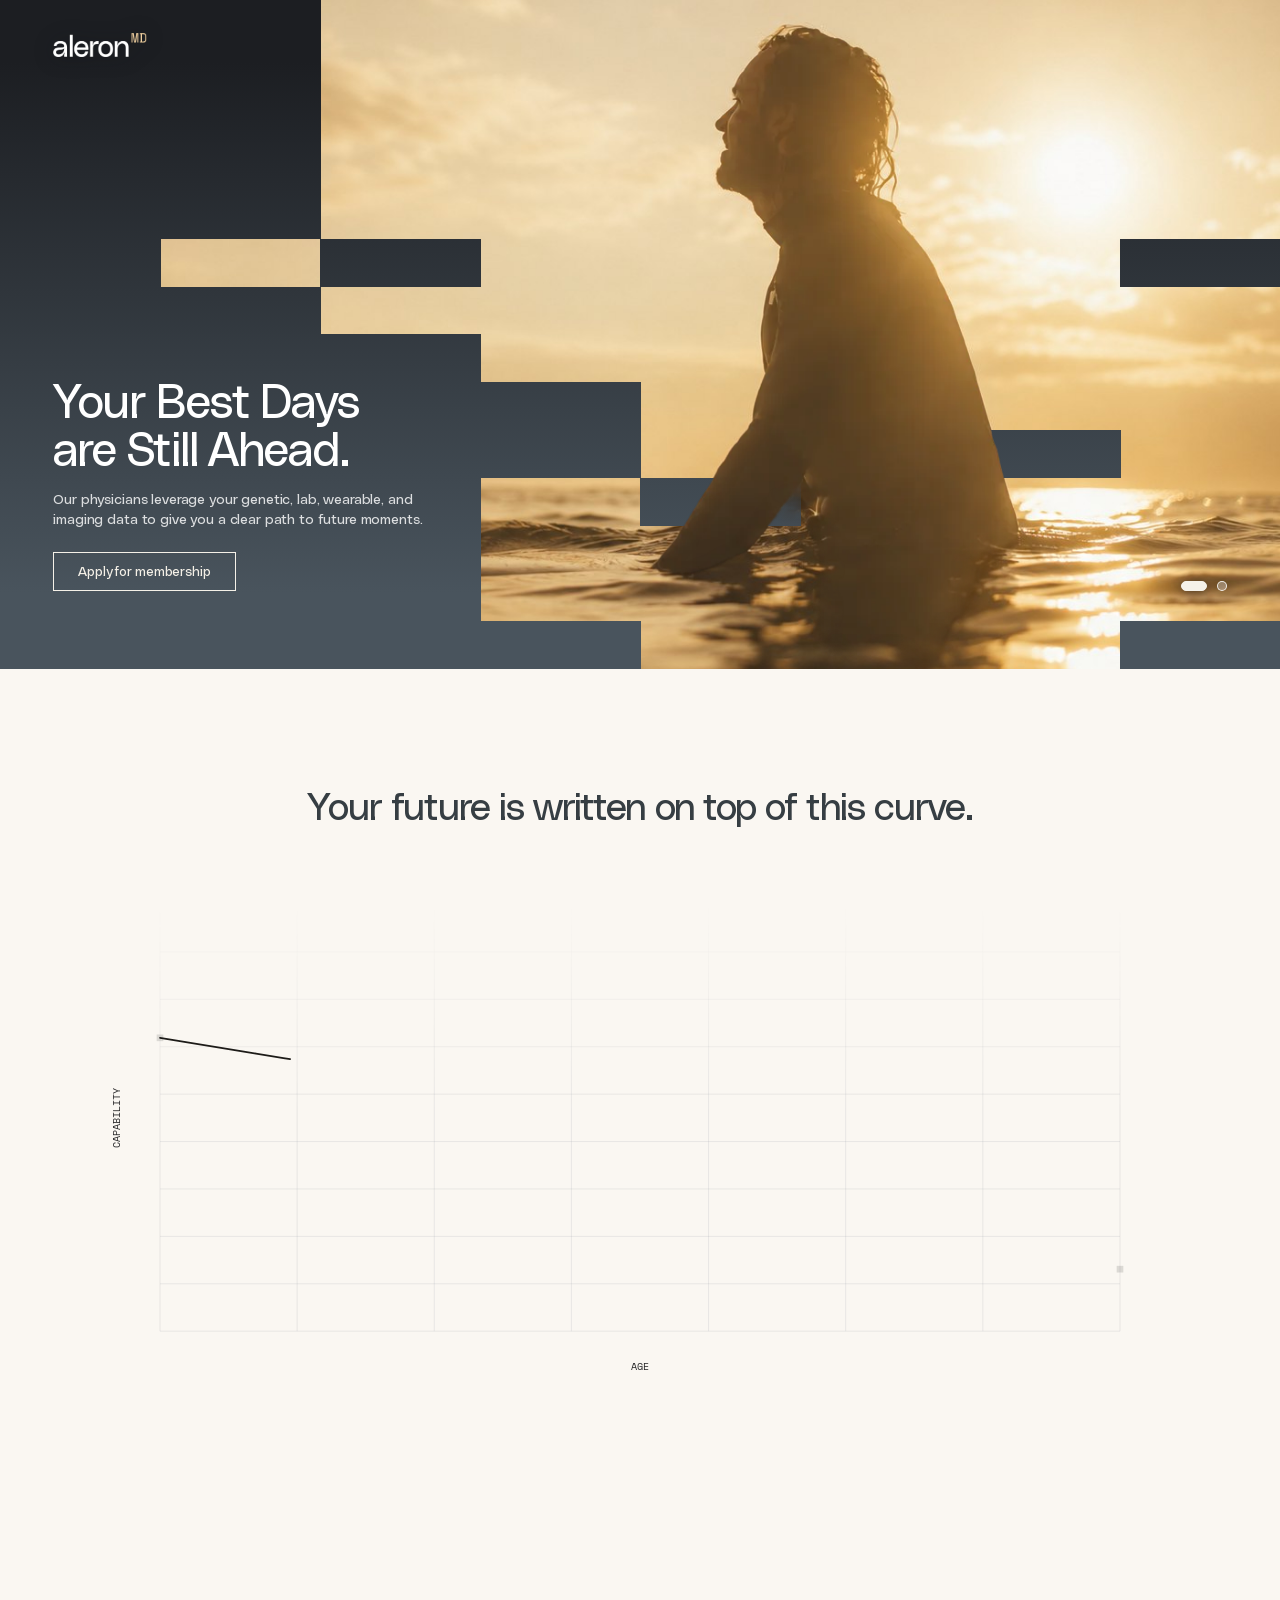
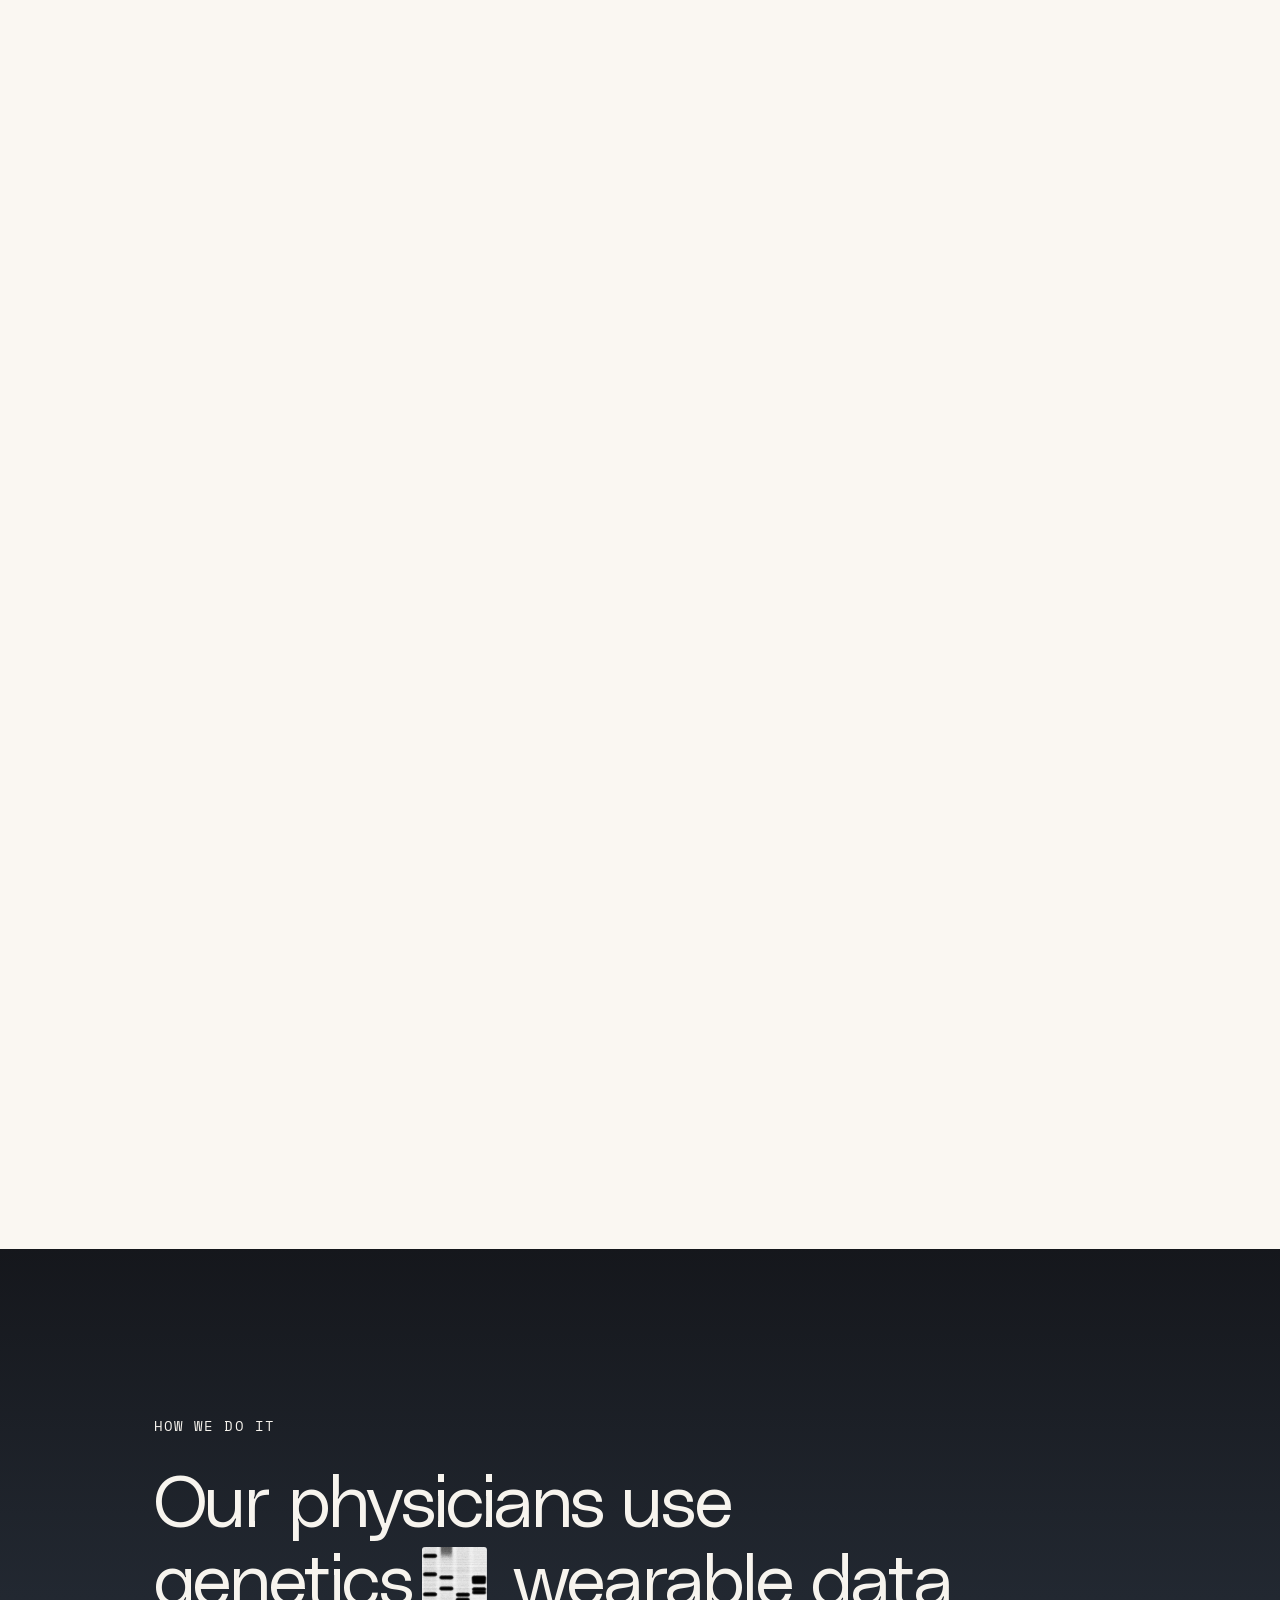
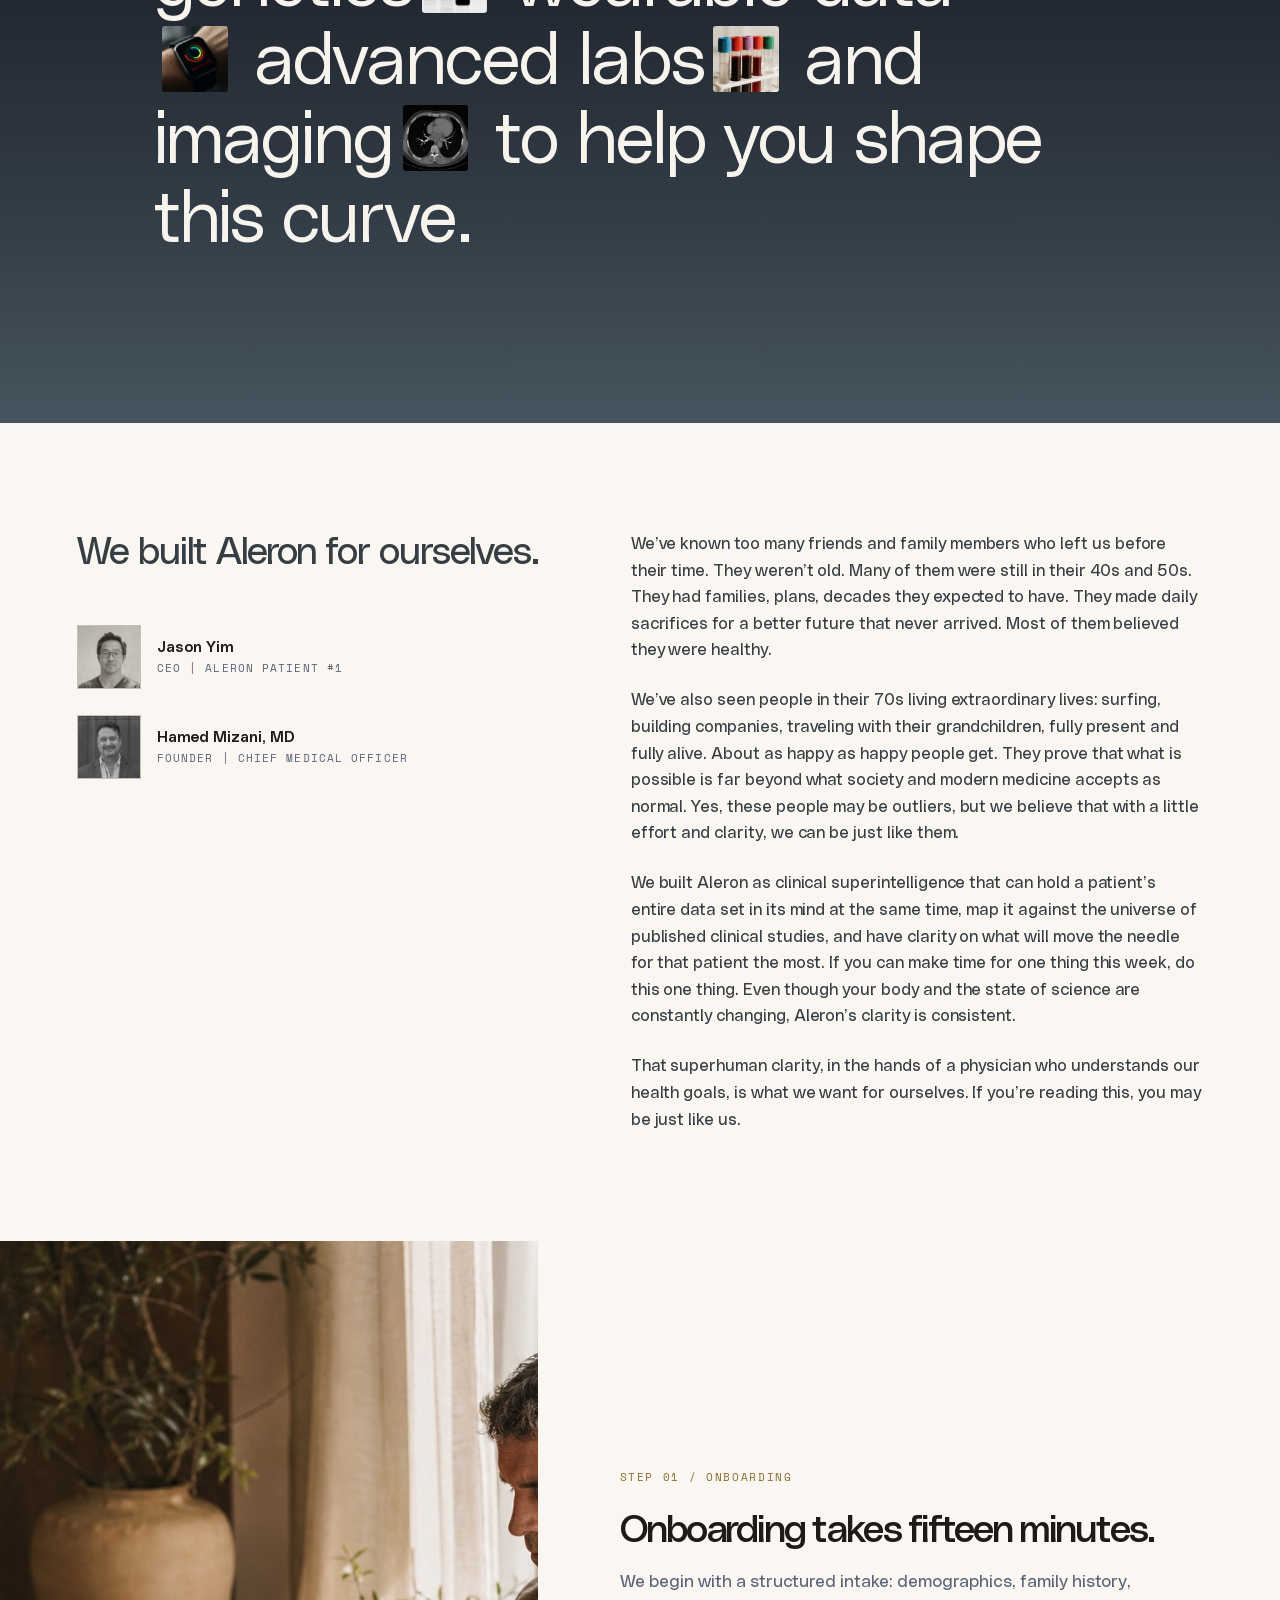
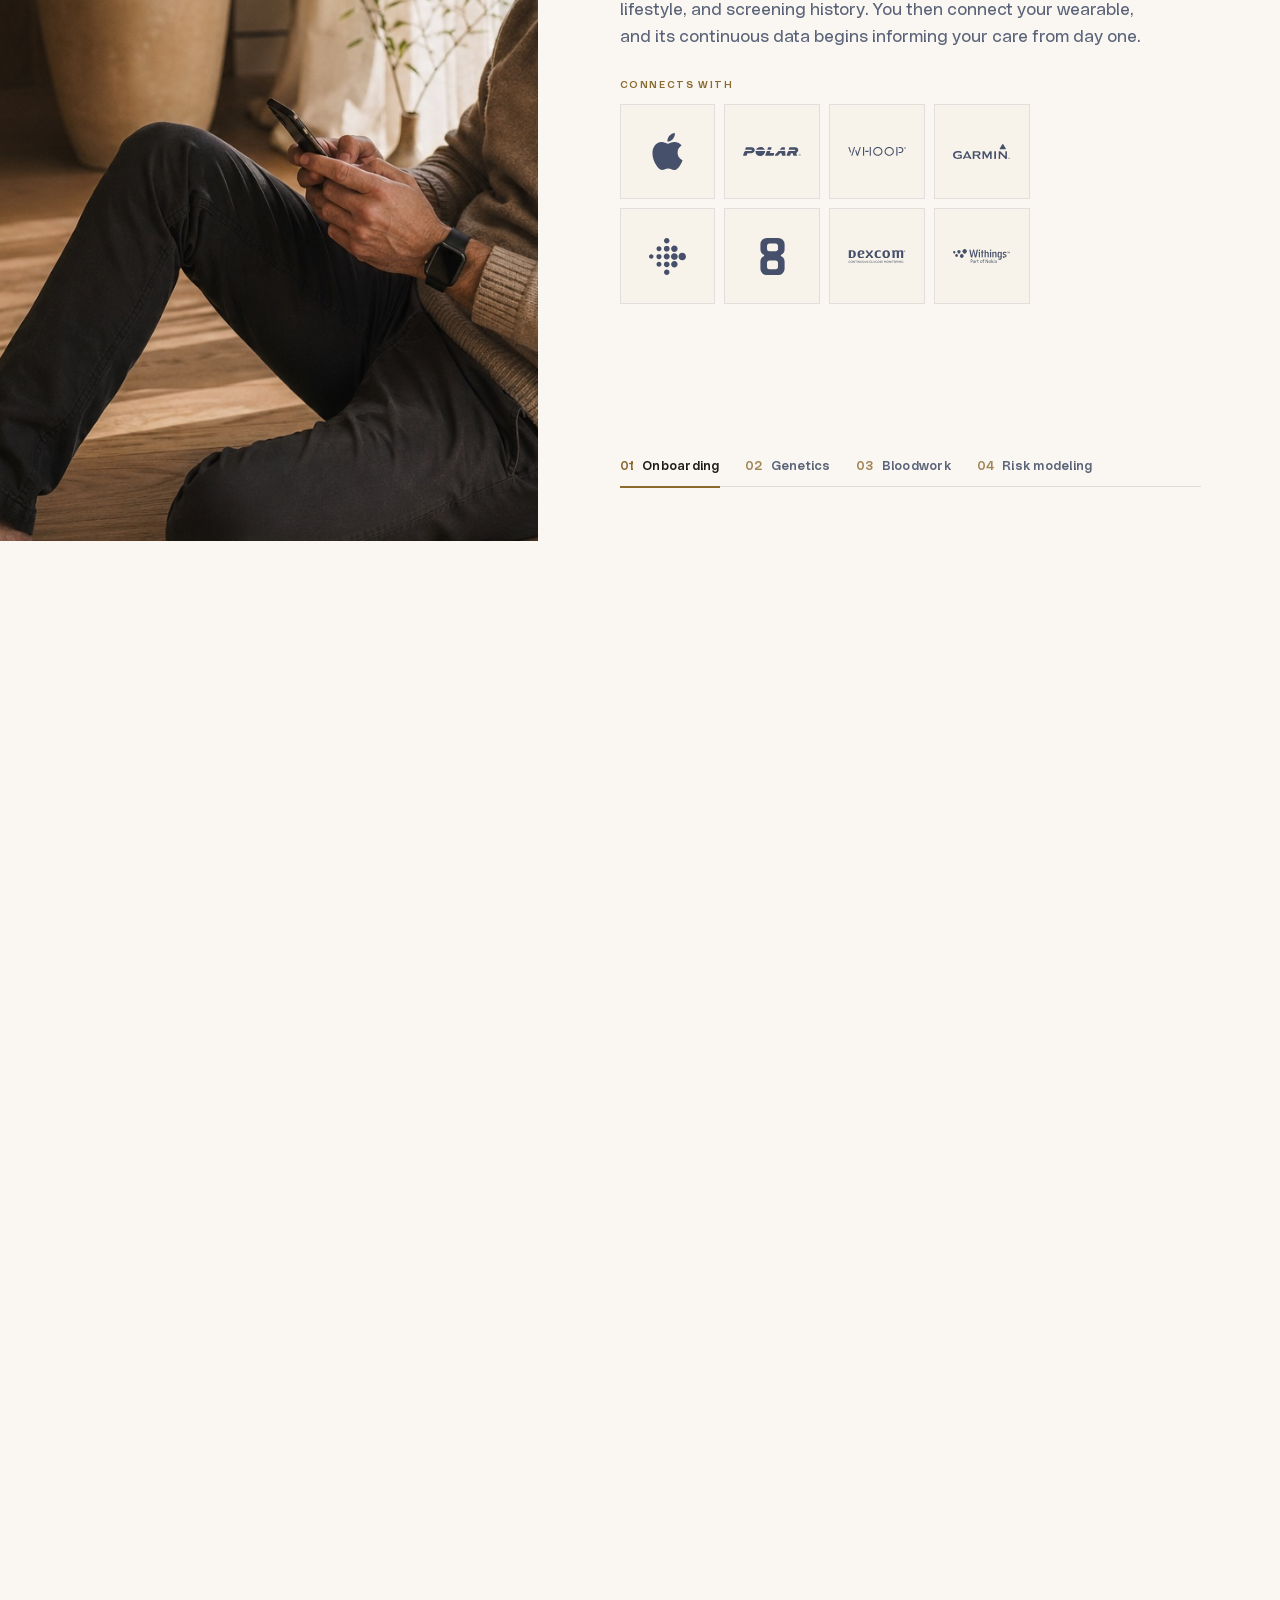
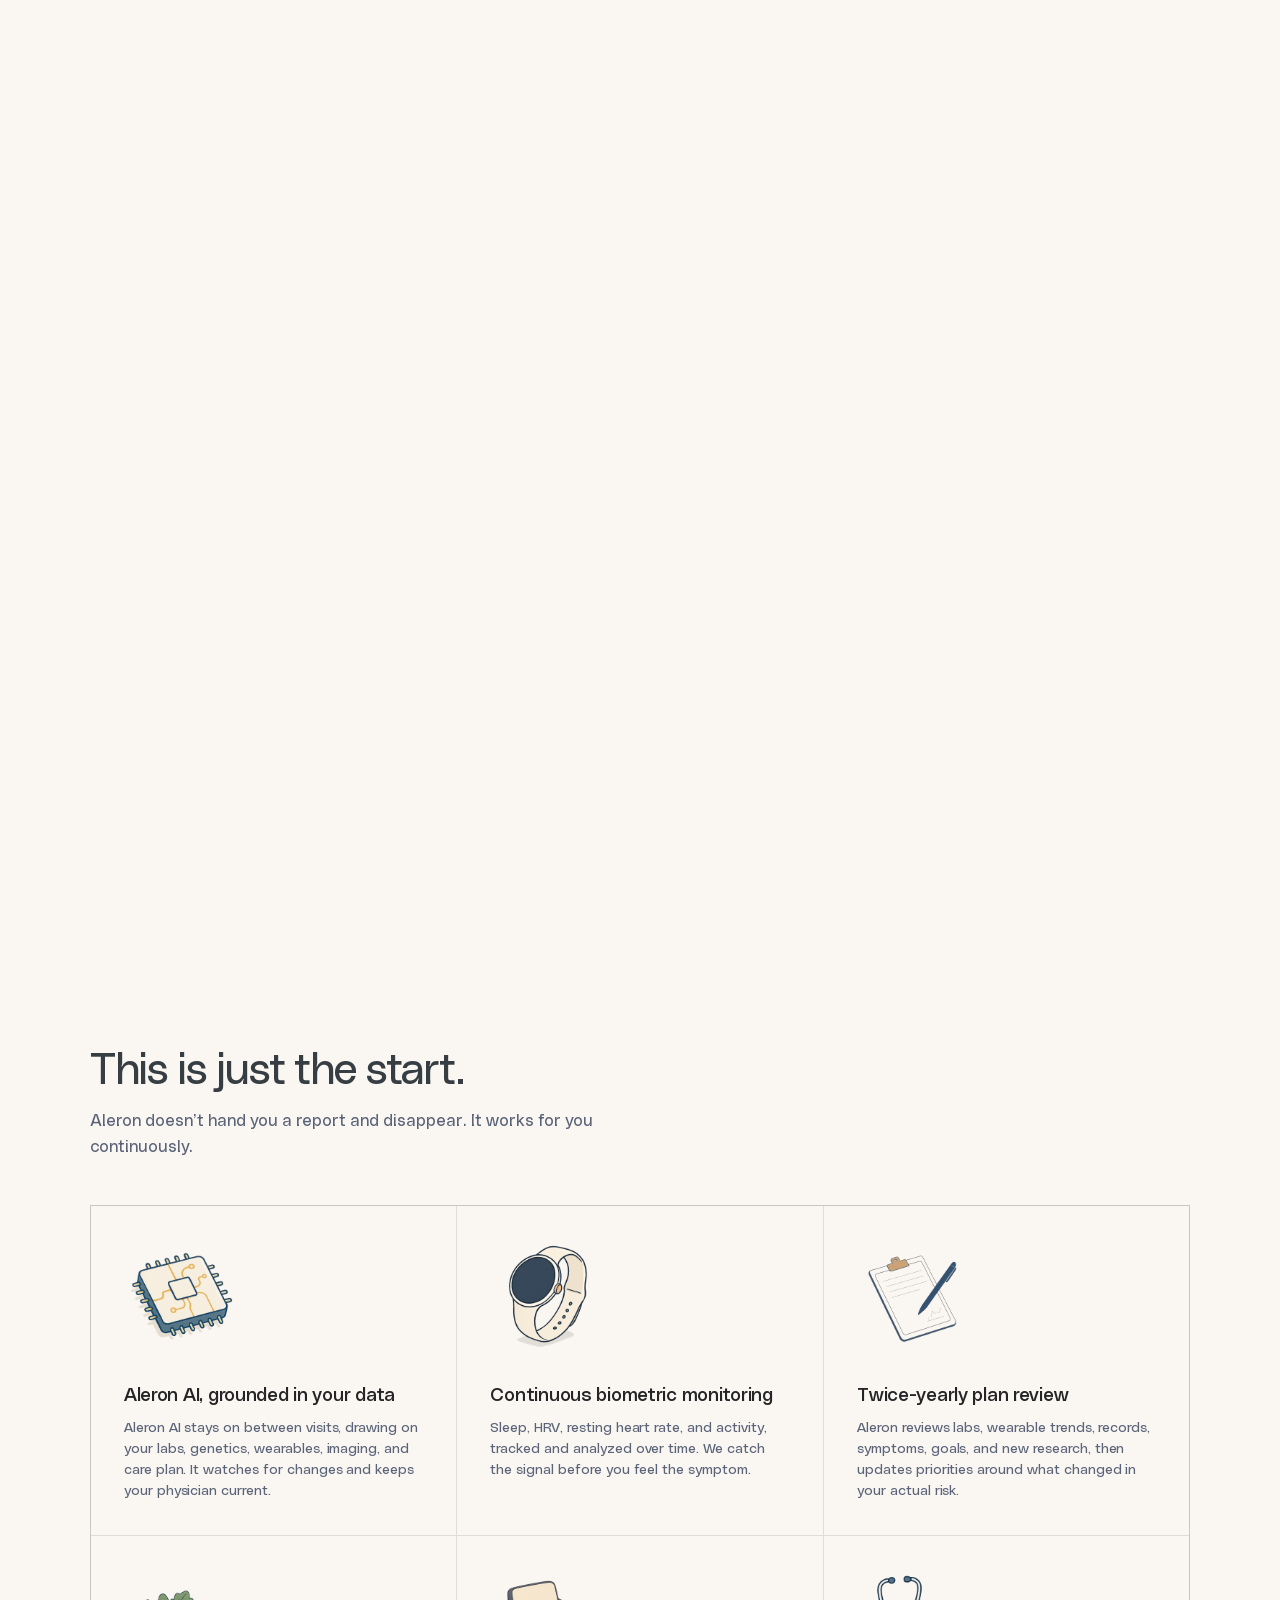
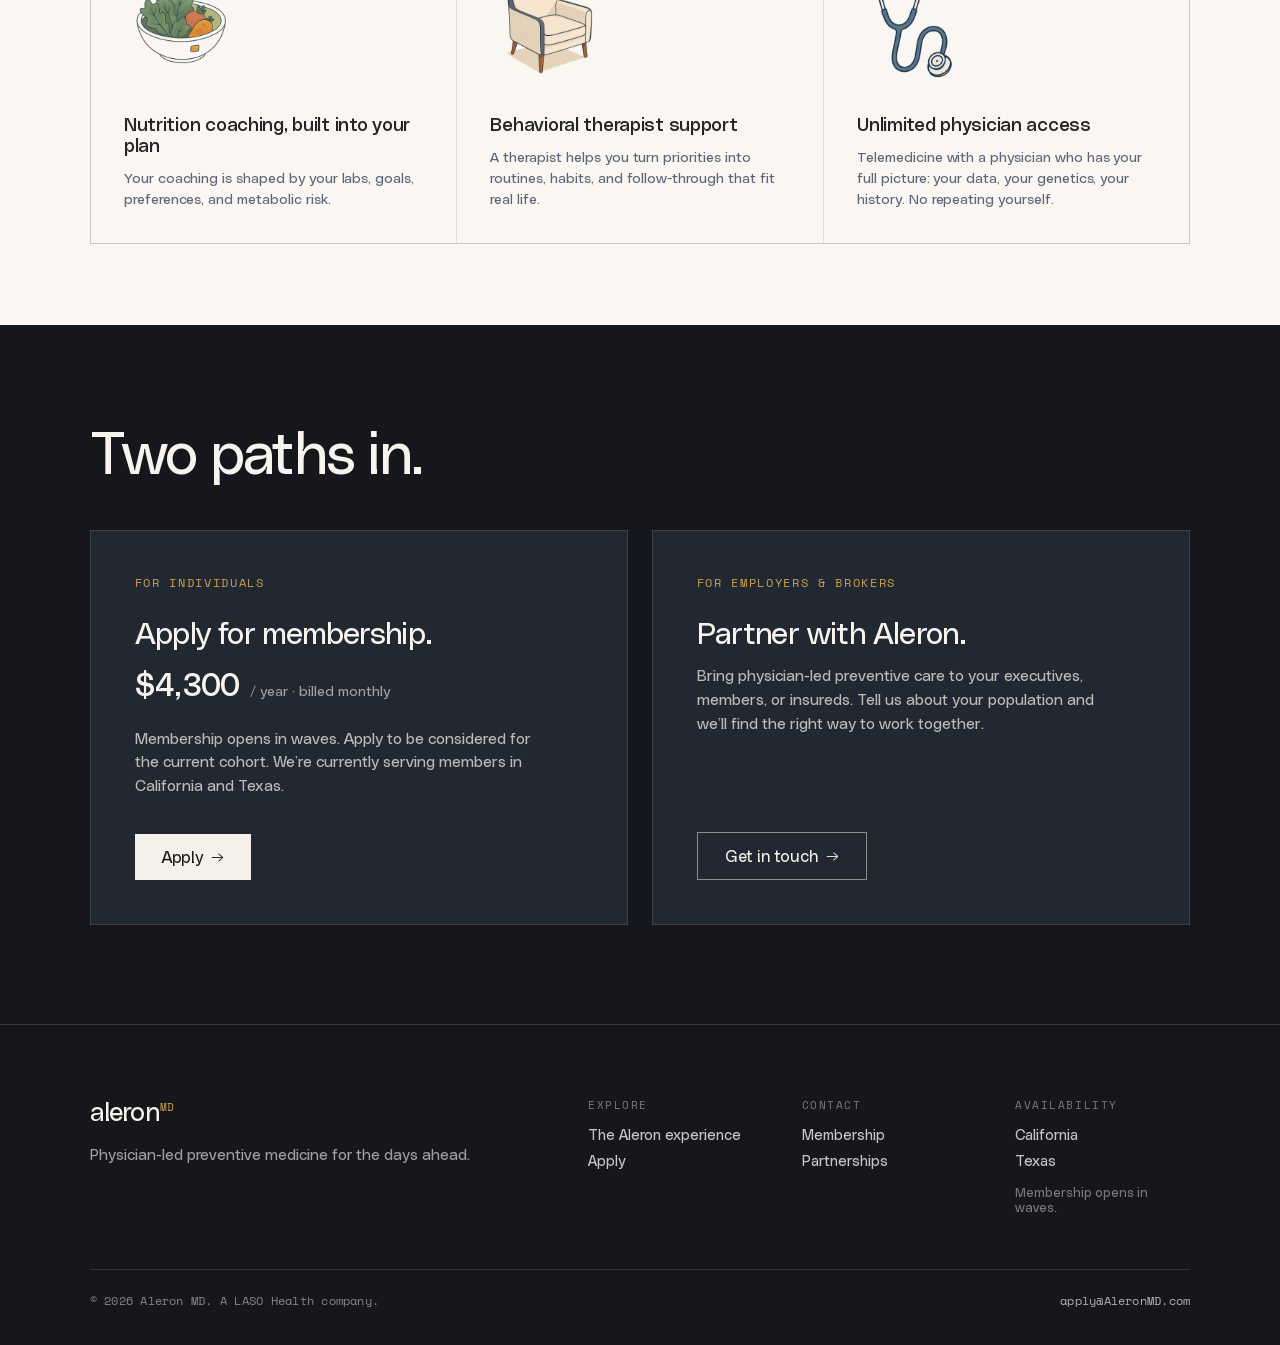
==== commit 552fd7b5: "Pre-production cleanup: remove Login, drop CF beacon, vendor logos, trim fonts - Remove the hero Log" ====
--- a/index.html
+++ b/index.html
@@ -18,7 +18,7 @@
 <link rel="icon" type="image/png" sizes="16x16" href="assets/favicon-16.png?v=aleron-a-fade-20260602">
 <link rel="apple-touch-icon" sizes="180x180" href="assets/apple-touch-icon.png?v=aleron-a-fade-20260602">
 <link rel="shortcut icon" href="assets/favicon.ico?v=aleron-a-fade-20260602">
-<link href="https://fonts.googleapis.com/css2?family=Caveat:wght@500;600&family=Hanken+Grotesk:wght@300;400;500;600;700&family=Space+Mono:wght@400;700&display=swap" rel="stylesheet">
+<link href="https://fonts.googleapis.com/css2?family=Hanken+Grotesk:wght@400;500;600;700&family=Space+Mono:wght@400;700&display=swap" rel="stylesheet">
 <style>
   /* PolySans — the brand voice (variable: Slim→Bulky). Matches Figma's "PolySans Neutral" at weight 400. */
   @font-face {
@@ -979,7 +979,6 @@
     <div class="opening-hero-chrome">
       <div class="opening-hero-topline">
         <img class="opening-hero-logo" src="assets/aleron-logo-white.png?v=aleron-runner-hero-20260601" alt="Aleron MD">
-        <a class="opening-hero-login" href="https://yimjason01-blip.github.io/meridian-landing-staging/login.html">Login</a>
       </div>
       <div class="opening-hero-bottom">
         <div class="opening-hero-copy">
@@ -1246,9 +1245,7 @@
 
 <!-- FOUNDER'S NOTE — placed after the curve + the "how we do it" beat, at PEAK INTEREST: once the reader has felt where
      they want to be on the curve, the founder tells them how to think about it.
-     Paper, letter-set, first person, signed by Jason (founder, "Patient Number One").
-     PLACEHOLDER: copy is a draft for Jason to redline; the signature uses a stand-in hand (Caveat) until a
-     real signature scan exists; the portrait is an AI placeholder until a real headshot exists. -->
+     Paper, letter-set, first person, signed by Jason (founder, "Patient Number One"). -->
 <style>
   .founders-note { background:#FAF7F2; padding:clamp(88px,12vh,168px) clamp(28px,6vw,104px); }
   .founders-note .fn-grid { max-width:1200px; margin:0 auto; display:grid; grid-template-columns:5fr 6fr; gap:clamp(44px,6vw,104px); align-items:start; }
@@ -1256,7 +1253,6 @@
   .founders-note .fn-signers { margin-top:clamp(44px,6vh,80px); display:flex; flex-direction:column; gap:26px; }
   .founders-note .fn-signer { display:flex; align-items:center; gap:16px; }
   .founders-note .fn-portrait { width:64px; height:64px; flex:none; object-fit:cover; background:#DAD6CE; border:1px solid var(--border); }
-  .founders-note .fn-sig { font-family:'Caveat',cursive; font-weight:600; font-size:30px; line-height:.8; color:#363E43; margin-bottom:7px; }
   .founders-note .fn-name { font-family:var(--voice); font-weight:600; font-size:15px; color:var(--ink); line-height:1.25; }
   .founders-note .fn-role { font-family:var(--audit); font-size:11px; letter-spacing:.1em; text-transform:uppercase; color:var(--slate); margin-top:3px; }
   .founders-note .fn-body p { font-family:var(--voice); font-weight:400; font-size:clamp(16px,1.3vw,20px); line-height:1.6; letter-spacing:-.003em; color:#363E43; margin:0 0 1.4em; }
@@ -1316,12 +1312,12 @@
               <p>We begin with a structured intake: demographics, family history, lifestyle, and screening history. You then connect your wearable, and its continuous data begins informing your care from day one.</p>
               <div class="exp-integ-label">Connects with</div>
               <div class="exp-logos">
-                <div class="exp-logo-cell"><img class="icon-square" src="https://cdn.simpleicons.org/apple/1a1a1a" alt="Apple Watch"></div>
+                <div class="exp-logo-cell"><img class="icon-square" src="assets/logos/apple.svg" alt="Apple Watch"></div>
                 <div class="exp-logo-cell"><img src="assets/logos/polar.svg" alt="Polar"></div>
                 <div class="exp-logo-cell"><img src="assets/logos/whoop.svg" alt="Whoop"></div>
                 <div class="exp-logo-cell"><img src="assets/logos/garmin.svg" alt="Garmin"></div>
-                <div class="exp-logo-cell"><img class="icon-square" src="https://cdn.simpleicons.org/fitbit/1a1a1a" alt="Fitbit"></div>
-                <div class="exp-logo-cell"><img class="icon-square" src="https://cdn.simpleicons.org/eightsleep/1a1a1a" alt="Eight Sleep"></div>
+                <div class="exp-logo-cell"><img class="icon-square" src="assets/logos/fitbit.svg" alt="Fitbit"></div>
+                <div class="exp-logo-cell"><img class="icon-square" src="assets/logos/eightsleep.svg" alt="Eight Sleep"></div>
                 <div class="exp-logo-cell"><img src="assets/logos/dexcom.svg" alt="Dexcom"></div>
                 <div class="exp-logo-cell"><img src="assets/logos/withings.svg" alt="Withings"></div>
               </div>
@@ -2141,7 +2137,6 @@
 })();
 </script>
 
-<script defer src="https://static.cloudflareinsights.com/beacon.min.js/v833ccba57c9e4d2798f2e76cebdd09a11778172276447" integrity="sha512-57MDmcccJXYtNnH+ZiBwzC4jb2rvgVCEokYN+L/nLlmO8rfYT/gIpW2A569iJ/3b+0UEasghjuZH/ma3wIs/EQ==" data-cf-beacon='{"version":"2024.11.0","token":"8dc646a0a32e46b1a343e1b4fd6a2995","r":1,"server_timing":{"name":{"cfCacheStatus":true,"cfEdge":true,"cfExtPri":true,"cfL4":true,"cfOrigin":true,"cfSpeedBrain":true},"location_startswith":null}}' crossorigin="anonymous"></script>
 <style>
 /* =====================================================================
    RESPONSIVE LAYER — breakpoint contract: sm 600 / md 900 / lg 1200.
